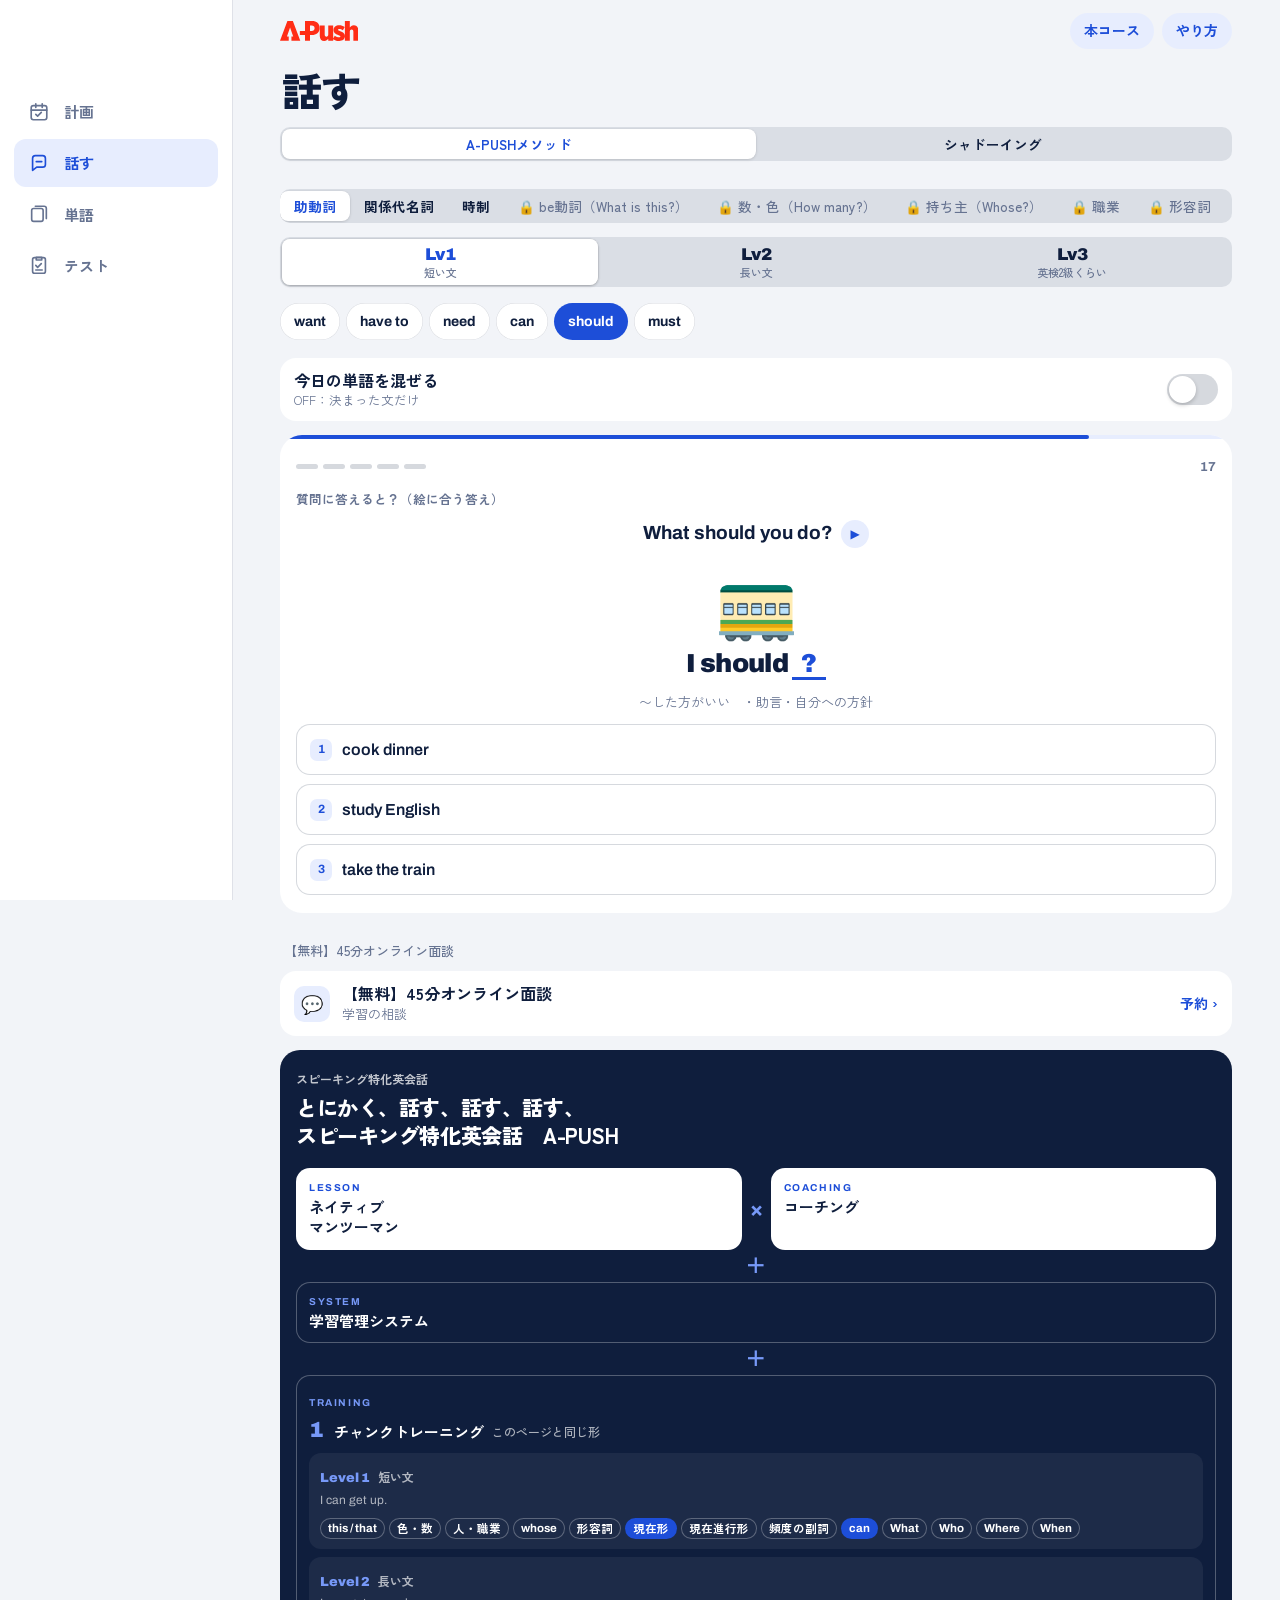
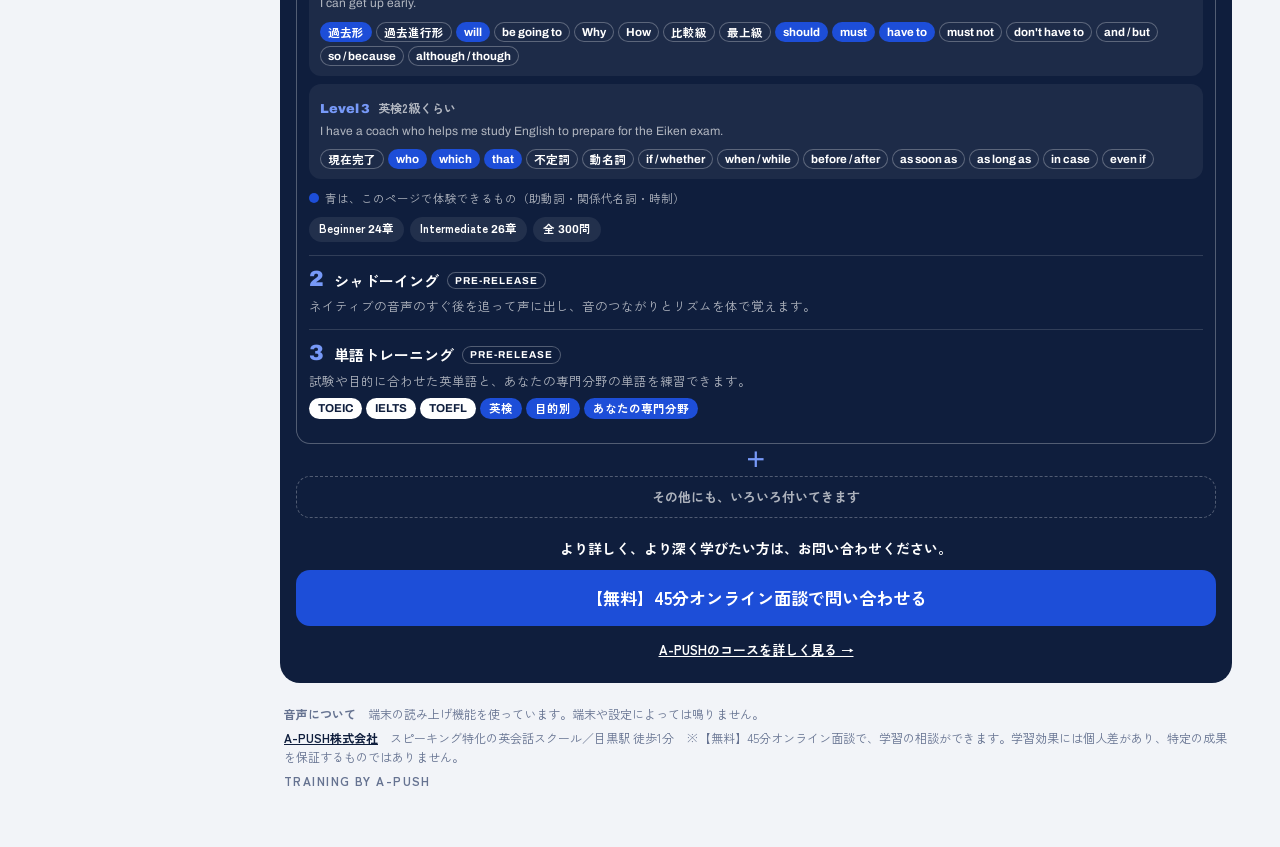
==== index.html @ 5a123e4f "ナビ：doboku・preraka を 計画・話す（＋シャドーイング）・単語・テスト に／study・training の4つ目を「テスト」に" ====
<!doctype html>
<html lang="ja">
<head>
<meta charset="utf-8">
<script>window.SITE={"id":"free","domain":"training.apush.jp","tourKey":"training","login":false,"words":{"title":"A-PUSH 単語（お試し版）","dir":"","index":false,"check":false,"default":"toeic700","syncUrl":"https://script.google.com/macros/s/AKfycbxFb0g6A2tabxluPos92mMQLU2pREAvqrwoZeflHXoOHPPf9rh5KufWlVkCX2rHs-pCvw/exec","courses":[{"g":"TOEIC","id":"toeic700","t":"TOEIC 700"},{"g":"ビジネス","id":"business","t":"ビジネス英単語（基本200）"},{"g":"IELTS","id":"ielts55","t":"IELTS 5.5"},{"g":"TOEFL","id":"toefl60","t":"TOEFL iBT 60"},{"g":"英検®","id":"eiken_pre2","t":"英検®準2級"},{"g":"ネイティブ","id":"native","t":"ネイティブのフレーズ（50）"},{"g":"スラング","id":"slang","t":"英語のスラング（50）"}],"locked":[{"g":"基本","id":"gen2","t":"中学2年レベル"},{"g":"基本","id":"gen3","t":"中学3年レベル"},{"g":"基本","id":"gen4","t":"高校基礎レベル"},{"g":"TOEIC","id":"toeic800","t":"800点"},{"g":"TOEIC","id":"toeic900","t":"900点"},{"g":"TOEIC","id":"toeic950","t":"950点"},{"g":"IELTS","id":"ielts60","t":"6.0"},{"g":"IELTS","id":"ielts65","t":"6.5"},{"g":"IELTS","id":"ielts70","t":"7.0"},{"g":"IELTS","id":"ielts75","t":"7.5"},{"g":"IELTS","id":"ielts80","t":"8.0"},{"g":"IELTS","id":"ielts85","t":"8.5"},{"g":"TOEFL","id":"toefl70","t":"70点"},{"g":"TOEFL","id":"toefl80","t":"80点"},{"g":"TOEFL","id":"toefl90","t":"90点"},{"g":"TOEFL","id":"toefl100","t":"100点"},{"g":"TOEFL","id":"toefl110","t":"110点"},{"g":"ビジネス","id":"biz1","t":"レベル1"},{"g":"ビジネス","id":"biz2","t":"レベル2"},{"g":"ビジネス","id":"biz3","t":"レベル3"},{"g":"ビジネス","id":"biz4","t":"レベル4"},{"g":"ビジネス","id":"biz5","t":"マーケティング・営業"},{"g":"ビジネス","id":"biz6","t":"IT・デジタル"},{"g":"ビジネス","id":"biz7","t":"製造・物流・品質"},{"g":"ビジネス","id":"biz8","t":"金融・会計・法務"},{"g":"ビジネス","id":"biz9","t":"人事・組織・働き方"},{"g":"ビジネス","id":"biz10","t":"インド・海外ビジネス"},{"g":"英検®","id":"eiken2","t":"2級"},{"g":"英検®","id":"eikenp1","t":"準1級"},{"g":"英検®","id":"eiken1","t":"1級"}]},"links":{"lp":"https://lp.apush.jp/","course":"/course/","line":true},"tours":{"/":[["#tabs","まず、練習する文法を選びます（助動詞・関係代名詞・時制）。"],["#lvsel","レベルです。Lv1から始めましょう。"],["#chips","この中から型を1つ選びます。"],["#qq","英語の質問です。▶でもう一度聞けます。"],["#choices","絵に合う答えを選んだら、声に出して3回。ここが本番です。"],["#btn-how","やり方はいつでもここから見られます。"],[".tabbar","下のタブで「計画・話す・単語・テスト」を行き来します。シャドーイングは「話す」の中です。"]],"/words/":[["#w-decks","単語帳を選びます。"],["#tasks","テスト → トレーニングの順に「スタート」を押します。"],["#w-mode","カードと一覧を切り替えられます。"],["#btn-howto","やり方はここから。"]],"/shadowing/":[["#sh-list","動画を選びます。レベル1から順に。"],["#howto","やり方はここから。"]],"/plan/":[["#ring","今日のゴールの達成の様子です。"],["#cal","練習した日に色がつきます。"],["#g-words","1日の目標をここで決めます。"],["#c-time","毎日の練習の時間を、自分のカレンダーに入れられます。"]]},"manifest":{"name":"A-PUSH 単語トレーニング","short":"A-PUSH単語","description":"TOEIC 700点を狙う単語を、絵と声で毎日。忘却曲線で、忘れかけた単語がまた出てきます。","start_url":"/words/?from=home","color":"#FFFFFF"},"exams":[{"id":"toeic","bank":true,"title":"TOEIC L&R","desc":"10分トレーニング・ショートタイムチャレンジ（25〜30分）・チャプター別トレーニング"},{"id":"ielts","bank":true,"title":"IELTS Academic","desc":"10分トレーニング・ショートタイムチャレンジ（25〜30分）・チャプター別トレーニング"},{"id":"toefl","bank":true,"title":"TOEFL iBT","desc":"10分トレーニング・ショートタイムチャレンジ（25〜30分）・チャプター別トレーニング"},{"id":"eiken1","bank":true,"title":"英検®1級","desc":"10分トレーニング・ショートタイムチャレンジ（25〜30分）・チャプター別トレーニング","group":"eiken","groupTitle":"英検®"},{"id":"eikenp1","bank":true,"title":"英検®準1級","desc":"10分トレーニング・ショートタイムチャレンジ（25〜30分）・チャプター別トレーニング","group":"eiken","groupTitle":"英検®"},{"id":"eiken2","bank":true,"title":"英検®2級","desc":"10分トレーニング・ショートタイムチャレンジ（25〜30分）・チャプター別トレーニング","group":"eiken","groupTitle":"英検®"},{"id":"eikenp2plus","bank":true,"title":"英検®準2級プラス","desc":"10分トレーニング・ショートタイムチャレンジ（25〜30分）・チャプター別トレーニング","group":"eiken","groupTitle":"英検®"},{"id":"eikenp2","bank":true,"title":"英検®準2級","desc":"10分トレーニング・ショートタイムチャレンジ（25〜30分）・チャプター別トレーニング","group":"eiken","groupTitle":"英検®"},{"id":"eiken3","bank":true,"title":"英検®3級","desc":"10分トレーニング・ショートタイムチャレンジ（25〜30分）・チャプター別トレーニング","group":"eiken","groupTitle":"英検®"},{"id":"eiken4","bank":true,"title":"英検®4級","desc":"10分トレーニング・ショートタイムチャレンジ（25〜30分）・チャプター別トレーニング","group":"eiken","groupTitle":"英検®"}],"daily":true,"free":true};</script>
<meta name="viewport" content="width=device-width, initial-scale=1, viewport-fit=cover">
<meta name="description" content="絵を見て英語を選び、声に出して3回。A-PUSHのスピーキング反復トレーニング。">
<meta name="theme-color" content="#F2F4F8">
<meta name="color-scheme" content="light">
<link rel="canonical" href="https://training.apush.jp/">

<!-- LINEやSNSでリンクを貼ったときのプレビュー -->
<meta property="og:type" content="website">
<meta property="og:url" content="https://training.apush.jp/">
<meta property="og:title" content="動詞チャンクトレーニング｜A-PUSH">
<meta property="og:description" content="絵を見て英語を選び、声に出して3回。1回2分のスピーキング練習。">
<meta property="og:image" content="https://training.apush.jp/ogp.png">
<meta property="og:site_name" content="A-PUSH">
<meta name="twitter:card" content="summary_large_image">

<link rel="icon" href="/favicon.png">
<link rel="apple-touch-icon" href="/apple-touch-icon.png">
<link rel="manifest" href="/chunk.webmanifest">
<meta name="apple-mobile-web-app-capable" content="yes">
<meta name="apple-mobile-web-app-title" content="A-PUSH">

<title>動詞チャンクトレーニング</title>
<link rel="preconnect" href="https://fonts.googleapis.com">
<link rel="preconnect" href="https://fonts.gstatic.com" crossorigin>
<link rel="stylesheet" href="https://fonts.googleapis.com/css2?family=Archivo:wght@500;700;900&family=Zen+Kaku+Gothic+New:wght@400;500;700;900&display=swap">
<link rel="stylesheet" href="/ui.css">
<style>
/* 話す（training）：見た目は /ui.css（doboku と同じ）。ここは doboku に無い分だけ */
img{max-width:100%}
.sr{position:absolute;width:1px;height:1px;overflow:hidden;clip:rect(0 0 0 0)}
.en{font-family:var(--en)}
.stem{font-family:var(--en);font-size:clamp(21px,5.4vw,26px);font-weight:900;letter-spacing:-.025em;line-height:1.2}
.qq{margin:0;text-align:center;font-family:var(--en);font-size:19px;font-weight:700;line-height:1.4;text-wrap:balance}
.qq button{width:28px;height:28px;border-radius:50%;background:var(--soft);color:var(--brand);font-size:12px;vertical-align:middle;margin-left:4px}
.chip.num small{font-size:11px;opacity:.7;margin-left:5px;font-weight:500}
.acts a{text-align:center;text-decoration:none}
.nudge{margin:0;padding-top:12px;border-top:.5px solid var(--line2);font-size:13px;color:var(--mute);line-height:1.6}
.nudge b{display:block;color:var(--ink);font-size:14px;font-weight:700;margin-bottom:2px}

/* ホーム画面に追加 */
.a2hs{display:grid;grid-template-columns:auto 1fr auto auto;align-items:center;gap:10px;background:var(--soft);border-radius:var(--r);padding:12px}
.a2hs img{border-radius:10px}
.a2hs b{display:block;font-size:13.5px;font-weight:700;line-height:1.4}
.a2hs span{display:block;font-size:12px;color:var(--mute);line-height:1.5;margin-top:2px}
.a2hs #a2hs-btn{background:var(--brand);color:var(--on);border-radius:99px;padding:8px 14px;font-size:13px;font-weight:700;white-space:nowrap}
.a2hs .x{font-size:20px;color:var(--mute);width:34px;height:34px}

/* やり方（スライド）：下から出る白いシート */
.how{border:0;padding:0 16px calc(16px + env(safe-area-inset-bottom,0px));margin:auto auto 0;width:100%;max-width:760px;max-height:calc(100dvh - env(safe-area-inset-top,0px) - 24px);overflow:auto;
  background:var(--card);color:var(--ink);border-radius:24px 24px 0 0;box-shadow:0 -8px 40px rgba(0,0,0,.18)}
.how::backdrop{background:var(--scrim)}
.how .sh-top{cursor:default;touch-action:auto}
.slides{display:flex;overflow-x:auto;scroll-snap-type:x mandatory;scrollbar-width:none;border-radius:14px;overscroll-behavior-x:contain;border:1px solid var(--line)}
.slides::-webkit-scrollbar{display:none}
.slides img{flex:0 0 100%;width:100%;height:auto;aspect-ratio:16/9;scroll-snap-align:center;display:block;background:#F4F7FB}
.slidebar{display:flex;align-items:center;justify-content:center;gap:12px;padding:12px 0 2px}
.slidebar button{width:44px;height:44px;border-radius:50%;background:var(--soft);color:var(--brand);font-size:22px;font-weight:700}
.slidebar button:disabled{opacity:.3;cursor:default}
.slidebar .n{font-family:var(--en);font-size:14px;font-weight:700;font-variant-numeric:tabular-nums;min-width:60px;text-align:center;color:var(--mute)}

/* 面談 */
.group a.row{text-decoration:none;color:var(--ink)}
.row .chev.go{color:var(--brand)}

/* A-PUSH のコース案内（doboku の .apush と同じ濃紺の箱） */
.more{background:var(--dark);color:#fff;border-radius:20px;padding:20px 16px 22px;--m:rgba(255,255,255,.66);--l:rgba(255,255,255,.14);--l2:rgba(255,255,255,.28);--acc:var(--mid)}
.more .k{margin:0 0 4px;font-size:12px;color:rgba(255,255,255,.75);font-weight:600}
.more h2{font-family:var(--fd);font-size:21px;font-weight:900;letter-spacing:-.02em;line-height:1.35;margin:0;text-wrap:balance}
.formula{margin-top:18px;display:grid}
.op{font-family:var(--en);font-size:20px;font-weight:900;color:var(--acc);text-align:center;line-height:1;padding:6px 0}
.duo{display:grid;grid-template-columns:1fr auto 1fr;align-items:stretch}
.duo .op{display:grid;place-items:center;padding:0 8px}
.blk{background:var(--card);color:var(--ink);border-radius:14px;padding:12px 13px}
.blk i{display:block;font-style:normal;font-family:var(--en);font-size:10px;font-weight:700;letter-spacing:.16em;color:var(--brand)}
.blk b{display:block;font-size:15px;font-weight:700;line-height:1.35;margin-top:2px}
.blk.dark{background:transparent;color:#fff;box-shadow:0 0 0 1px var(--l2) inset}
.blk.dark i{color:var(--acc)}
.train{box-shadow:0 0 0 1px var(--l2) inset;border-radius:14px;padding:12px 13px}
.train>i{font-style:normal;font-family:var(--en);font-size:10px;font-weight:700;letter-spacing:.16em;color:var(--acc)}
.tr{padding:13px 0;border-top:1px solid var(--l)}
.tr::after{content:"";display:block;clear:both}
.tr:first-of-type{border-top:0;padding-top:8px}
.tr .no{float:left;font-family:var(--en);font-size:22px;font-weight:900;color:var(--acc);line-height:1;margin:-1px 10px 0 0}
.tr h3{margin:0;font-size:15px;font-weight:700;display:flex;flex-wrap:wrap;align-items:center;gap:6px 8px}
.tr h3 small{font-size:12px;font-weight:500;color:var(--m)}
.tr p{margin:4px 0 0;font-size:12.5px;color:var(--m);line-height:1.6}
.pre{font-family:var(--en);font-size:10px;font-weight:700;letter-spacing:.1em;color:#fff;box-shadow:0 0 0 1px var(--l2) inset;border-radius:99px;padding:1px 8px}
.lvls{display:grid;gap:8px;margin-top:10px}
.lvl{border-radius:12px;background:rgba(255,255,255,.06);padding:10px 11px}
.lvh{margin:0;display:flex;flex-wrap:wrap;align-items:baseline;gap:2px 8px}
.lvh b{font-family:var(--en);font-size:13px;font-weight:900;color:var(--acc)}
.lvh span{font-size:12px;font-weight:700}
.lvh em{flex-basis:100%;font-style:normal;font-family:var(--en);font-size:12px;color:var(--m)}
.cs{display:flex;flex-wrap:wrap;gap:4px;margin-top:8px}
.cs span{font-family:var(--en);font-size:11.5px;font-weight:700;box-shadow:0 0 0 1px var(--l2) inset;border-radius:99px;padding:2px 8px;line-height:1.4}
.cs span.j{font-family:var(--f)}
.cs span.g{background:var(--brand);box-shadow:none;color:#fff}
.more .legend{font-size:11.5px;color:var(--m);margin:10px 0 0;padding:0;display:flex;align-items:center;gap:6px}
.more .legend::before{content:"";width:10px;height:10px;border-radius:50%;background:var(--brand)}
.count{display:flex;gap:6px;flex-wrap:wrap;margin-top:10px}
.count span{font-size:11.5px;font-weight:700;background:rgba(255,255,255,.08);border-radius:99px;padding:3px 10px}
.count span b{font-family:var(--en);color:#fff}
.tags{display:flex;flex-wrap:wrap;gap:4px;margin-top:7px}
.tags span{font-family:var(--en);font-size:11.5px;font-weight:700;background:var(--card);color:var(--ink);border-radius:99px;padding:2px 9px}
.tags span.g{background:var(--brand);color:#fff;font-family:var(--f)}
.etc{text-align:center;font-size:13px;font-weight:700;color:var(--m);border:1px dashed var(--l2);border-radius:14px;padding:10px}
.more .cta{margin:20px 0 10px;font-size:14px;font-weight:700;text-align:center}
.more .ghost{background:rgba(255,255,255,.1);color:#fff}
.more .lp{display:block;text-align:center;margin-top:14px;font-size:13px;font-weight:700;color:#fff}
.foot a{color:var(--ink);font-weight:700}
</style>
<script src="/lock.js"></script>
</head>
<body data-tab="sp">
<svg width="0" height="0" style="position:absolute" aria-hidden="true"><symbol id="aplogo" viewBox="0 0 228.41 58.35"><polygon points="21.57 0 0 57.45 16.22 57.45 25.48 57.45 25.48 45.57 20.25 45.57 29.37 18.69 38.55 45.57 33.35 45.57 33.35 57.45 42.61 57.45 59.18 57.45 37.53 0 21.57 0"/><path d="M93.35.33h-20.4v28.56h-15v12.25h15v16.31h14.61v-16.31h5.63c12.49-.16,22.44-6.95,22.44-20.66v-.33C115.62,7.34,106.81.33,93.35.33ZM100.94,21.05c0,4.81-3.1,7.83-8.24,7.83h-5.14v-16h5.06c5.3,0,8.32,2.69,8.32,7.92v.25Z"/><path d="M215.36,12.4c-5.63,0-9.22,3.18-11.67,6.69V.33h-14.36v43.41c0-7.51-5.39-10.77-13.38-13.79-4.32-1.79-6.53-2.69-6.53-4.32v-.16c0-1.22,1.06-2.28,3.35-2.28,3.18,0,7.34,1.55,10.85,3.75l5.22-9.71c-4.9-3.18-10.69-4.73-16.16-4.73-9.63,0-16.4,5.3-16.4,14.2v.16c0,8,5.71,11.1,13.47,13.95,4.41,1.71,6.45,2.53,6.45,4.24v.16c0,1.39-1.14,2.45-3.59,2.45-3.92,0-8.49-1.79-12.81-4.81l-4.66,8.26V13.3h-14.36v26.03c0,4.08-2.2,6.28-5.3,6.28s-5.06-2.2-5.06-6.28V13.3h-14.36v30.44c0,8.98,4.81,14.61,13.06,14.61,5.63,0,9.22-3.18,11.67-6.69v5.79h14.36v-4.55c5.54,3.86,11.77,5.44,17.56,5.44,9.96,0,16.65-5.22,16.65-14.44v13.55h14.36v-26.03c0-4.08,2.2-6.28,5.3-6.28s5.06,2.2,5.06,6.28v26.03h14.36v-30.44c0-8.98-4.81-14.61-13.06-14.61Z"/></symbol></svg>

<main class="screen">
  <div class="nav"><span class="navl"><svg class="aplogo" viewBox="0 0 228.41 58.35" fill="currentColor" role="img" aria-label="A-PUSH"><use href="#aplogo"/></svg><span class="mini">話す</span></span><button class="pill" id="btn-how" aria-haspopup="dialog">やり方</button></div>
  <h1 class="large">話す</h1>

  <div class="seg scroll" id="tabs" role="group" aria-label="種目">
    <button id="t-modal" aria-pressed="true">助動詞</button>
    <button id="t-relative" aria-pressed="false">関係代名詞</button>
    <button id="t-tense" aria-pressed="false">時制</button>
    <span id="t-locked" style="display:contents"></span>
  </div>
  <div class="seg lv" id="lvsel" role="group" aria-label="レベル">
    <button data-lv="1" aria-pressed="true"><b>Lv1</b><small>短い文</small></button>
    <button data-lv="2" aria-pressed="false"><b>Lv2</b><small>長い文</small></button>
    <button data-lv="3" aria-pressed="false"><b>Lv3</b><small>英検2級くらい</small></button>
  </div>

  <div class="chips" id="chips" role="group" aria-label="型を選ぶ"></div>
  <div class="toggle-row">
    <div><b>今日の単語を混ぜる</b><span id="mix-note">OFF：決まった文だけ</span></div>
    <button class="switch" id="mix" role="switch" aria-checked="false" aria-label="今日の単語を混ぜる"><i></i></button>
  </div>
  <div class="inst" id="rev-card" hidden>
    <span class="inst-ic" aria-hidden="true">🔁</span>
    <p><b>今日の復習：添削した文 <span id="rev-n" class="en"></span>文</b></p>
    <button class="primary" id="rev-go">復習する</button>
  </div>

  <div class="card">
    <div class="bar"><i id="tbar"></i></div>
    <div class="cin">

      <div id="v-quiz" class="cin" style="padding:0">
        <div class="meta">
          <span class="pips" id="pips"></span>
          <span id="qleft">20</span>
        </div>
        <p class="ask" id="ask">質問に答えると？</p>
        <p class="qq" id="qq"></p>
        <div class="pic" id="pic" role="img"></div>
        <p class="stem" id="stem"></p>
        <p class="say" id="stemja"></p>
        <div class="choices" id="choices"></div>
      </div>

      <div id="v-repeat" class="cin" style="padding:0" hidden>
        <p class="verdict" id="verdict"></p>
        <div class="pic" id="rpic" aria-hidden="true"></div>
        <p class="say en" id="rq"></p>
        <p class="answer" id="answer"></p>
        <p class="say" id="answerja"></p>
        <p class="say" id="rsay">声に出して3回。タップすると音が鳴ります。</p>
        <div class="dots" id="dots">
          <button class="dot" data-d="0" aria-label="1回目">1</button>
          <button class="dot" data-d="1" aria-label="2回目">2</button>
          <button class="dot" data-d="2" aria-label="3回目">3</button>
        </div>
        <div class="acts"><button class="primary" id="btn-next" disabled>次の絵へ</button></div>
      </div>

<!-- アドリブ（🎤で言う → AI添削 → 3回）と、添削した文の復習の画面。無料版・本コース共通（build が「部品の差し込み」の印の所に入れる）。動きは /adlib.js -->
      <div id="v-adlib" class="cin" style="padding:0" hidden>
        <div class="meta"><span class="wcat" id="a-tag">アドリブ</span><span id="a-n"></span></div>
        <p class="stem" id="a-frame"></p>
        <p class="say" id="a-fja"></p>
        <div class="pic" id="a-pic" aria-hidden="true"></div>
        <div class="adw"><p class="wen" id="a-en"></p><button class="tsay" id="a-say" aria-label="単語を聞く">🔊</button></div>
        <p class="say" id="a-ja"></p>
        <p class="say">この単語を使って、この型で自分の文を作り、声に出して言ってみよう。🎤を押して話し、言えたらもう一度押すと次へ進みます</p>
        <button class="mic" id="a-mic">🎤 話す</button>
        <p class="say" id="a-live" aria-live="polite"></p>
        <div id="a-type" hidden>
          <p class="say" id="a-nomic" hidden>声が使えない時は、打って入力してください</p>
          <input id="a-in" lang="en" autocomplete="off" autocapitalize="off" spellcheck="false" enterkeyhint="send" aria-label="あなたの英文" placeholder="ここに英文（直せます）">
          <div class="acts"><button class="ghost" id="a-again">もう一度話す</button><button class="primary" id="a-next">送って次へ</button></div>
        </div>
        <p class="say priv">添削のため、声（または英文）を送ります。声は文字にするためだけに使い、保存しません。名前は送りません（ログインの印は元に戻せない形にして、今月の利用分を数えるだけに使います）</p>
      </div>

      <div id="v-fix" class="cin" style="padding:0" hidden>
        <div class="meta"><span class="wcat" id="f-tag">添削</span><span id="f-n"></span></div>
        <p class="say" id="f-you-h">① あなたの文</p>
        <p class="you" id="f-you"></p>
        <p class="say" id="f-fix-h">② 添削</p>
        <p class="say" id="f-wait" role="status">添削しています…</p>
        <div id="f-err" hidden>
          <p id="f-msg" role="alert"></p>
          <div class="acts"><button class="ghost" id="f-skip">とばす</button><button class="ghost" id="f-retry">同じ文で送り直す</button><button class="primary" id="f-redo">言い直す</button></div>
        </div>
        <div id="f-ok" hidden>
          <span class="okb" id="f-badge">そのままでOK</span>
          <div class="adw"><p class="answer" id="f-en"></p><button class="tsay" id="f-say" aria-label="聞く">▶</button></div>
          <p class="say" id="f-note"></p>
          <p class="say">声に出して3回。タップすると音が鳴ります。</p>
          <div class="dots" id="f-dots">
            <button class="dot" data-f="0" aria-label="1回目">1</button>
            <button class="dot" data-f="1" aria-label="2回目">2</button>
            <button class="dot" data-f="2" aria-label="3回目">3</button>
          </div>
        </div>
        <div class="acts"><button class="primary" id="f-next" disabled>次へ</button></div>
      </div>


      <div id="v-result" class="cin" style="padding:0" hidden>
        <p class="big"><span id="rscore">0</span><em id="rtotal"> / 5</em></p>
        <p class="rmsg" id="rmsg"></p>
        <div class="recap" id="recap"></div>
        <div class="nudge">
          <b>次は、人を相手に話してみませんか。</b>
          ここで作った文は、相手がいて初めて会話になります。学習の相談は、【無料】45分オンライン面談でできます。
        </div>
        <div class="acts">
          <button class="primary" id="btn-again">もう1回</button>
          <a class="ghost" href="https://line.me/R/oaMessage/@431enzow/?%E4%BA%88%E7%B4%84" target="_blank" rel="noopener">【無料】45分オンライン面談</a>
        </div>
      </div>

    </div>
  </div>

  <div class="a2hs" id="a2hs" hidden>
    <img src="/apple-touch-icon.png" alt="" width="44" height="44">
    <div>
      <b>ホーム画面に追加すると、毎日すぐ開けます</b>
      <span id="a2hs-how"></span>
    </div>
    <button id="a2hs-btn" hidden>追加する</button>
    <button class="x" id="a2hs-x" aria-label="閉じる">×</button>
  </div>

  <p class="label">【無料】45分オンライン面談</p>
  <div class="group">
    <a class="row" href="https://line.me/R/oaMessage/@431enzow/?%E4%BA%88%E7%B4%84" target="_blank" rel="noopener"><span class="ic" aria-hidden="true">💬</span><span><b>【無料】45分オンライン面談</b><small>学習の相談</small></span><span class="chev go">予約 ›</span></a>
  </div>

  <section class="more" aria-labelledby="more-h">
    <p class="k">スピーキング特化英会話</p>
    <h2 id="more-h">とにかく、話す、話す、話す、<br>スピーキング特化英会話　A-PUSH</h2>

    <div class="formula">
      <div class="duo">
        <div class="blk"><i>LESSON</i><b>ネイティブ<br>マンツーマン</b></div>
        <span class="op" aria-label="かける">×</span>
        <div class="blk"><i>COACHING</i><b>コーチング</b></div>
      </div>
      <span class="op" aria-label="たす">＋</span>
      <div class="blk dark"><i>SYSTEM</i><b>学習管理システム</b></div>
      <span class="op" aria-label="たす">＋</span>

      <div class="train">
        <i>TRAINING</i>

        <div class="tr">
          <span class="no">1</span>
          <div>
            <h3>チャンクトレーニング<small>このページと同じ形</small></h3>
            <div class="lvls">
              <div class="lvl">
                <p class="lvh"><b>Level 1</b><span>短い文</span><em>I can get up.</em></p>
                <div class="cs"><span>this / that</span><span class="j">色・数</span><span class="j">人・職業</span><span>whose</span><span class="j">形容詞</span><span class="j g">現在形</span><span class="j">現在進行形</span><span class="j">頻度の副詞</span><span class="g">can</span><span>What</span><span>Who</span><span>Where</span><span>When</span></div>
              </div>
              <div class="lvl">
                <p class="lvh"><b>Level 2</b><span>長い文</span><em>I can get up early.</em></p>
                <div class="cs"><span class="j g">過去形</span><span class="j">過去進行形</span><span class="g">will</span><span>be going to</span><span>Why</span><span>How</span><span class="j">比較級</span><span class="j">最上級</span><span class="g">should</span><span class="g">must</span><span class="g">have to</span><span>must not</span><span>don't have to</span><span>and / but</span><span>so / because</span><span>although / though</span></div>
              </div>
              <div class="lvl">
                <p class="lvh"><b>Level 3</b><span>英検2級くらい</span><em>I have a coach who helps me study English to prepare for the Eiken exam.</em></p>
                <div class="cs"><span class="j">現在完了</span><span class="g">who</span><span class="g">which</span><span class="g">that</span><span class="j">不定詞</span><span class="j">動名詞</span><span>if / whether</span><span>when / while</span><span>before / after</span><span>as soon as</span><span>as long as</span><span>in case</span><span>even if</span></div>
              </div>
            </div>
            <p class="legend">青は、このページで体験できるもの（助動詞・関係代名詞・時制）</p>
            <div class="count"><span>Beginner <b>24</b>章</span><span>Intermediate <b>26</b>章</span><span>全 <b>300</b>問</span></div>
          </div>
        </div>

        <div class="tr">
          <span class="no">2</span>
          <div>
            <h3>シャドーイング<span class="pre">PRE-RELEASE</span></h3>
            <p>ネイティブの音声のすぐ後を追って声に出し、音のつながりとリズムを体で覚えます。</p>
          </div>
        </div>

        <div class="tr">
          <span class="no">3</span>
          <div>
            <h3>単語トレーニング<span class="pre">PRE-RELEASE</span></h3>
            <p>試験や目的に合わせた英単語と、あなたの専門分野の単語を練習できます。</p>
            <div class="tags"><span>TOEIC</span><span>IELTS</span><span>TOEFL</span><span class="g">英検</span><span class="g">目的別</span><span class="g">あなたの専門分野</span></div>
          </div>
        </div>
      </div>

      <span class="op" aria-label="たす">＋</span>
      <div class="etc">その他にも、いろいろ付いてきます</div>
    </div>

    <p class="cta">より詳しく、より深く学びたい方は、お問い合わせください。</p>
    <div class="acts">
      <a class="primary" href="https://line.me/R/oaMessage/@431enzow/?%E4%BA%88%E7%B4%84" target="_blank" rel="noopener">【無料】45分オンライン面談で問い合わせる</a>
    </div>
    <a class="lp" href="https://lp.apush.jp/" target="_blank" rel="noopener">A-PUSHのコースを詳しく見る →</a>
  </section>

  <footer class="foot">
    <span><b>音声について</b>　端末の読み上げ機能を使っています。端末や設定によっては鳴りません。</span>
    <span><a href="https://lp.apush.jp/" target="_blank" rel="noopener">A-PUSH株式会社</a>　スピーキング特化の英会話スクール／目黒駅 徒歩1分　※【無料】45分オンライン面談で、学習の相談ができます。学習効果には個人差があり、特定の成果を保証するものではありません。</span>
    <span class="by">TRAINING BY A-PUSH</span>
  </footer>
</main>

<dialog class="how" id="how" aria-label="使い方（A-PUSH 英語の学び方）">
  <div class="sh-top"><div class="grab"></div><div class="sh-head"><span class="sh-title">やり方</span><button class="sh-x" id="how-x" aria-label="閉じる">×</button></div></div>
  <div class="slides" id="slides">
    <img src="/howto/01.webp" alt="英語は、慣れでできている。" width="1600" height="900">
    <img src="/howto/02.webp" alt="話せる英語は、声に出した回数で決まる。" width="1600" height="900" loading="lazy">
    <img src="/howto/03.webp" alt="感覚と知識を、合わせる。" width="1600" height="900" loading="lazy">
    <img src="/howto/04.webp" alt="使い方：毎日、3つを順番に回す。" width="1600" height="900" loading="lazy">
    <img src="/howto/05.webp" alt="やり方：シャドーイング。聞いて、重ねて言う。" width="1600" height="900" loading="lazy">
    <img src="/howto/06.webp" alt="分からなくても、真似て言い続ける。" width="1600" height="900" loading="lazy">
    <img src="/howto/07.webp" alt="やり方：スピーキング。絵を見て、選んで、声に出す。" width="1600" height="900" loading="lazy">
    <img src="/howto/08.webp" alt="単語の学習方法：選んで、声に出して、3回。" width="1600" height="900" loading="lazy">
    <img src="/howto/09.webp" alt="単語の復習：言えた単語は、決まった日に戻ってくる。" width="1600" height="900" loading="lazy">
    <img src="/howto/10.webp" alt="まず慣れ。その次に専門用語。" width="1600" height="900" loading="lazy">
    <img src="/howto/11.webp" alt="頭に余裕ができると、意味が入る。" width="1600" height="900" loading="lazy">
    <img src="/howto/12.webp" alt="考える前に、口から出す。" width="1600" height="900" loading="lazy">
    <img src="/howto/13.webp" alt="英語を、九九にする。" width="1600" height="900" loading="lazy">
    <img src="/howto/14.webp" alt="忘れかけた頃に、もう一度。" width="1600" height="900" loading="lazy">
    <img src="/howto/15.webp" alt="まとめ：単語＋圧倒的な反復。慣れで、英語力を作る。" width="1600" height="900" loading="lazy">
    <img src="/howto/16.webp" alt="【無料】45分オンライン面談、待ってます！申し込みは lp.apush.jp" width="1600" height="900" loading="lazy">
  </div>
  <div class="slidebar">
    <button id="sl-prev" aria-label="前のスライド">‹</button>
    <span class="n" id="sl-n">1 / 16</span>
    <button id="sl-next" aria-label="次のスライド">›</button>
  </div>
</dialog>
<p class="toast" id="toast" role="status" hidden></p>

<script src="/activity.js"></script>
<script src="/adlib.js"></script>  <!-- アドリブ→🎤→AI添削→3回→復習（無料版・本コース共通） -->
<script>
/* 動詞チャンク30：[絵, Lv1 原形, 日本語, 過去形, Lv2 原形, 日本語, 過去形, Lv3 原形, 日本語, 過去形]
   Lv1 短い文 ／ Lv2 長い文 ／ Lv3 英検2級くらいの単語と言い回し */
const V=[
["⏰","get up","起きる","got up","get up early","早く起きる","got up early","get up before sunrise","日の出前に起きる","got up before sunrise"],
["🛌","go to bed","寝る","went to bed","go to bed before midnight","夜12時前に寝る","went to bed before midnight","go to bed early to recover from jet lag","時差ボケを治すために早く寝る","went to bed early to recover from jet lag"],
["🚿","take a shower","シャワーを浴びる","took a shower","take a quick shower","さっとシャワーを浴びる","took a quick shower","take a shower to refresh myself after work","仕事のあとシャワーで気分をすっきりさせる","took a shower to refresh myself after work"],
["🪥","brush my teeth","歯をみがく","brushed my teeth","brush my teeth after lunch","昼ごはんのあと歯をみがく","brushed my teeth after lunch","brush my teeth thoroughly before the dental checkup","歯の検診の前に、念入りに歯をみがく","brushed my teeth thoroughly before the dental checkup"],
["🧼","wash my hands","手を洗う","washed my hands","wash my hands with soap","せっけんで手を洗う","washed my hands with soap","wash my hands carefully to avoid catching a cold","風邪をひかないように、しっかり手を洗う","washed my hands carefully to avoid catching a cold"],
["👕","get dressed","着替える","got dressed","get dressed for the party","パーティー用に着替える","got dressed for the party","get dressed appropriately for the job interview","面接にふさわしい服に着替える","got dressed appropriately for the job interview"],
["🍳","eat breakfast","朝ごはんを食べる","ate breakfast","eat breakfast with my family","家族と朝ごはんを食べる","ate breakfast with my family","eat a balanced breakfast to stay healthy","健康のために、バランスのいい朝ごはんを食べる","ate a balanced breakfast to stay healthy"],
["☕","drink coffee","コーヒーを飲む","drank coffee","drink a cup of coffee","コーヒーを1杯飲む","drank a cup of coffee","drink less coffee to reduce my caffeine intake","カフェインをとりすぎないよう、コーヒーを減らす","drank less coffee to reduce my caffeine intake"],
["👨‍🍳","cook dinner","夕飯を作る","cooked dinner","cook dinner for my family","家族に夕飯を作る","cooked dinner for my family","cook dinner with fresh local ingredients","地元の新鮮な食材で夕飯を作る","cooked dinner with fresh local ingredients"],
["🍽️","do the dishes","皿を洗う","did the dishes","do the dishes after dinner","夕飯のあと皿を洗う","did the dishes after dinner","do the dishes without being asked","言われる前に皿を洗う","did the dishes without being asked"],
["🧺","do the laundry","洗濯する","did the laundry","do the laundry before work","仕事の前に洗濯する","did the laundry before work","do the laundry and fold all the clothes","洗濯して、服を全部たたむ","did the laundry and folded all the clothes"],
["🧹","clean my room","部屋を掃除する","cleaned my room","clean my room and the kitchen","部屋とキッチンを掃除する","cleaned my room and the kitchen","clean my room and throw away unnecessary things","部屋を掃除して、いらない物を捨てる","cleaned my room and threw away unnecessary things"],
["🗑️","take out the trash","ゴミを出す","took out the trash","take out the trash in the morning","朝ゴミを出す","took out the trash in the morning","take out the trash and separate the recyclables","ゴミを出して、資源ごみを分別する","took out the trash and separated the recyclables"],
["🚪","leave home","家を出る","left home","leave home at seven","7時に家を出る","left home at seven","leave home early to avoid the rush hour","ラッシュアワーを避けるために早く家を出る","left home early to avoid the rush hour"],
["🚃","take the train","電車に乗る","took the train","take the train to work","電車で仕事に行く","took the train to work","take an earlier train to arrive on time","時間どおりに着くよう、早めの電車に乗る","took an earlier train to arrive on time"],
["🚗","drive a car","車を運転する","drove a car","drive my car to the station","駅まで車を運転する","drove my car to the station","drive carefully in heavy traffic","渋滞の中を慎重に運転する","drove carefully in heavy traffic"],
["💼","go to work","仕事に行く","went to work","go to work by bike","自転車で仕事に行く","went to work by bike","go to work early to prepare for the presentation","プレゼンの準備のために早く出社する","went to work early to prepare for the presentation"],
["📧","check my email","メールを確認する","checked my email","check my email on my phone","スマホでメールを確認する","checked my email on my phone","check my email and reply to my clients","メールを確認して、取引先に返信する","checked my email and replied to my clients"],
["📞","make a phone call","電話をかける","made a phone call","make a phone call to my mother","母に電話をかける","made a phone call to my mother","make a phone call to confirm the reservation","予約を確認するために電話をかける","made a phone call to confirm the reservation"],
["📝","write a report","レポートを書く","wrote a report","write a report for my boss","上司にレポートを書く","wrote a report for my boss","write a report on the results of the survey","調査の結果についてレポートを書く","wrote a report on the results of the survey"],
["🛒","go shopping","買い物に行く","went shopping","go shopping at the mall","ショッピングモールで買い物する","went shopping at the mall","go shopping for groceries on a tight budget","限られた予算で食料品を買いに行く","went shopping for groceries on a tight budget"],
["🎫","buy a ticket","チケットを買う","bought a ticket","buy a ticket for the concert","コンサートのチケットを買う","bought a ticket for the concert","buy a ticket in advance to get a discount","割引を受けるために前もってチケットを買う","bought a ticket in advance to get a discount"],
["💳","pay the bill","会計をする","paid the bill","pay the bill by card","カードで会計をする","paid the bill by card","pay the bill before the due date","期限の前に請求書を支払う","paid the bill before the due date"],
["🏋️","go to the gym","ジムに行く","went to the gym","go to the gym after work","仕事のあとジムに行く","went to the gym after work","go to the gym to build muscle and stay in shape","筋肉をつけて体型を保つためにジムに行く","went to the gym to build muscle and stay in shape"],
["🏃","run in the park","公園を走る","ran in the park","run in the park with my dog","犬と公園を走る","ran in the park with my dog","run in the park to prepare for the marathon","マラソンに備えて公園を走る","ran in the park to prepare for the marathon"],
["⚽","play soccer","サッカーをする","played soccer","play soccer with my friends","友達とサッカーをする","played soccer with my friends","play soccer in a local tournament","地元の大会でサッカーをする","played soccer in a local tournament"],
["🎬","watch a movie","映画を見る","watched a movie","watch a movie at home","家で映画を見る","watched a movie at home","watch a movie without Japanese subtitles","日本語字幕なしで映画を見る","watched a movie without Japanese subtitles"],
["📖","read a book","本を読む","read a book","read a book on the train","電車で本を読む","read a book on the train","read a book about economics","経済についての本を読む","read a book about economics"],
["🎧","listen to music","音楽を聴く","listened to music","listen to music on the way to work","通勤中に音楽を聴く","listened to music on the way to work","listen to an English podcast to improve my listening skills","リスニング力を上げるために英語のポッドキャストを聞く","listened to an English podcast to improve my listening skills"],
["📚","study English","英語を勉強する","studied English","study English for an hour","英語を1時間勉強する","studied English for an hour","study English to prepare for the Eiken exam","英検に備えて英語を勉強する","studied English to prepare for the Eiken exam"]
];
let LV=1;
const ph=vi=>{const v=V[vi],o=1+(LV-1)*3;return {b:v[o],j:v[o+1],p:v[o+2]};};


const MODALS=[
["I want to","〜したい","自分の希望を言うとき","What do you want to do?"],
["I have to","〜しなければいけない","状況としてやる必要があるとき","What do you have to do?"],
["I need to","〜する必要がある","必要性を伝えるとき","What do you need to do?"],
["I can","〜できる","できることを伝えるとき","What can you do?"],
["I should","〜した方がいい","助言・自分への方針","What should you do?"],
["I must","〜しなければならない","強い義務・決意","What must you do?"]
];
const RELATIVES=[
["I have a coach who helps me","〜するのを手伝ってくれるコーチがいます","who：人を説明する","What kind of coach do you have?"],
["I use an app which helps me","〜するのを助けてくれるアプリを使っています","which：物を説明する","What app do you use?"],
["I need a plan that helps me","〜するための計画が必要です","that：人にも物にも使える","What do you need?"]
];
const TENSES=[
["past","過去","昨日のこと"],
["habit","現在","いつもの習慣"],
["future","未来","明日の予定"],
["mix","ミックス","3つをランダムに"]
];
const TENSE_KEYS=["past","habit","future"];
/* 時を表す言葉のバリエーション（2026-10-18）：[英語, 質問, 日本語] */
const TW={
  past:[["yesterday","What did you do yesterday?","昨日 〜した"],["last night","What did you do last night?","昨夜 〜した"],["this morning","What did you do this morning?","今朝 〜した"]],
  habit:[["every day","What do you do every day?","毎日 〜する"],["on weekends","What do you do on weekends?","週末に 〜する"]],
  future:[["tomorrow","What will you do tomorrow?","明日 〜する"],["this weekend","What will you do this weekend?","今週末 〜する"],["after work","What will you do after work?","仕事のあと 〜する"]]
};
function tenseSentence(vi,key,w){
  const x=ph(vi),t=TW[key][w||0][0];
  if(key==="past")   return "I "+x.p+" "+t+".";
  if(key==="habit")  return "I "+x.b+" "+t+".";
  return "I will "+x.b+" "+t+".";
}
/* 質問に答える（2026-10-18）：どの問題も、聞こえる質問に答える形 */
const questionOf=q=>MODE==="tense"?TW[q.t][q.w][1]:SET()[SEL][3];

/* 1文ずつ確かめて不自然だった文（2026-10-18）。この文になる組み合わせは、問題にも選択肢にも出さない */
const BAD=new Set(["I ate a balanced breakfast to stay healthy last night.", "I ate a balanced breakfast to stay healthy yesterday.", "I ate breakfast last night.", "I ate breakfast with my family last night.", "I brush my teeth after lunch on weekends.", "I brush my teeth on weekends.", "I brush my teeth thoroughly before the dental checkup every day.", "I brush my teeth thoroughly before the dental checkup on weekends.", "I brushed my teeth after lunch last night.", "I brushed my teeth after lunch this morning.", "I brushed my teeth after lunch yesterday.", "I brushed my teeth last night.", "I brushed my teeth this morning.", "I brushed my teeth thoroughly before the dental checkup last night.", "I brushed my teeth yesterday.", "I buy a ticket every day.", "I buy a ticket for the concert every day.", "I buy a ticket for the concert on weekends.", "I buy a ticket in advance to get a discount every day.", "I buy a ticket in advance to get a discount on weekends.", "I buy a ticket on weekends.", "I can brush my teeth after lunch.", "I can brush my teeth thoroughly before the dental checkup.", "I can brush my teeth.", "I can buy a ticket for the concert.", "I can buy a ticket.", "I can check my email and reply to my clients.", "I can check my email on my phone.", "I can check my email.", "I can clean my room and the kitchen.", "I can clean my room and throw away unnecessary things.", "I can clean my room.", "I can do the dishes after dinner.", "I can do the dishes without being asked.", "I can do the dishes.", "I can do the laundry and fold all the clothes.", "I can do the laundry before work.", "I can do the laundry.", "I can drink a cup of coffee.", "I can drink coffee.", "I can drink less coffee to reduce my caffeine intake.", "I can drive my car to the station.", "I can eat a balanced breakfast to stay healthy.", "I can eat breakfast with my family.", "I can eat breakfast.", "I can get dressed appropriately for the job interview.", "I can get dressed for the party.", "I can get dressed.", "I can get up before sunrise.", "I can get up early.", "I can get up.", "I can go shopping at the mall.", "I can go shopping.", "I can go to bed before midnight.", "I can go to bed early to recover from jet lag.", "I can go to bed.", "I can go to the gym after work.", "I can go to the gym.", "I can go to work by bike.", "I can go to work early to prepare for the presentation.", "I can go to work.", "I can leave home at seven.", "I can leave home early to avoid the rush hour.", "I can leave home.", "I can listen to music on the way to work.", "I can listen to music.", "I can make a phone call to confirm the reservation.", "I can make a phone call to my mother.", "I can make a phone call.", "I can pay the bill by card.", "I can pay the bill.", "I can play soccer with my friends.", "I can read a book on the train.", "I can read a book.", "I can run in the park with my dog.", "I can run in the park.", "I can study English for an hour.", "I can study English.", "I can take a quick shower.", "I can take a shower to refresh myself after work.", "I can take a shower.", "I can take an earlier train to arrive on time.", "I can take out the trash and separate the recyclables.", "I can take out the trash in the morning.", "I can take out the trash.", "I can take the train to work.", "I can take the train.", "I can wash my hands carefully to avoid catching a cold.", "I can wash my hands with soap.", "I can wash my hands.", "I can watch a movie at home.", "I can watch a movie.", "I can write a report for my boss.", "I can write a report.", "I clean my room and the kitchen every day.", "I cooked dinner for my family this morning.", "I cooked dinner this morning.", "I cooked dinner with fresh local ingredients this morning.", "I did the dishes after dinner this morning.", "I did the laundry before work last night.", "I do the dishes without being asked on weekends.", "I do the laundry before work on weekends.", "I drank a cup of coffee last night.", "I drank coffee last night.", "I drank less coffee to reduce my caffeine intake last night.", "I drank less coffee to reduce my caffeine intake this morning.", "I drank less coffee to reduce my caffeine intake yesterday.", "I drink a cup of coffee on weekends.", "I drink coffee on weekends.", "I drink less coffee to reduce my caffeine intake every day.", "I drink less coffee to reduce my caffeine intake on weekends.", "I drive a car every day.", "I drive a car on weekends.", "I drive carefully in heavy traffic on weekends.", "I drove a car last night.", "I drove a car this morning.", "I drove a car yesterday.", "I eat a balanced breakfast to stay healthy on weekends.", "I eat breakfast on weekends.", "I get dressed appropriately for the job interview every day.", "I get dressed appropriately for the job interview on weekends.", "I get dressed every day.", "I get dressed for the party on weekends.", "I get dressed on weekends.", "I get up every day.", "I get up on weekends.", "I go shopping at the mall every day.", "I go shopping for groceries on a tight budget every day.", "I go to bed early to recover from jet lag every day.", "I go to bed early to recover from jet lag on weekends.", "I go to bed every day.", "I go to bed on weekends.", "I go to the gym after work on weekends.", "I go to work by bike on weekends.", "I go to work early to prepare for the presentation every day.", "I go to work early to prepare for the presentation on weekends.", "I got dressed appropriately for the job interview last night.", "I got dressed for the party this morning.", "I got dressed last night.", "I got dressed this morning.", "I got dressed yesterday.", "I got up before sunrise last night.", "I got up early last night.", "I got up last night.", "I got up this morning.", "I got up yesterday.", "I have a coach who helps me brush my teeth after lunch.", "I have a coach who helps me brush my teeth thoroughly before the dental checkup.", "I have a coach who helps me brush my teeth.", "I have a coach who helps me buy a ticket for the concert.", "I have a coach who helps me buy a ticket in advance to get a discount.", "I have a coach who helps me buy a ticket.", "I have a coach who helps me check my email and reply to my clients.", "I have a coach who helps me check my email on my phone.", "I have a coach who helps me check my email.", "I have a coach who helps me clean my room and the kitchen.", "I have a coach who helps me clean my room and throw away unnecessary things.", "I have a coach who helps me clean my room.", "I have a coach who helps me cook dinner for my family.", "I have a coach who helps me cook dinner with fresh local ingredients.", "I have a coach who helps me cook dinner.", "I have a coach who helps me do the dishes after dinner.", "I have a coach who helps me do the dishes without being asked.", "I have a coach who helps me do the dishes.", "I have a coach who helps me do the laundry and fold all the clothes.", "I have a coach who helps me do the laundry before work.", "I have a coach who helps me do the laundry.", "I have a coach who helps me drink a cup of coffee.", "I have a coach who helps me drink coffee.", "I have a coach who helps me drive a car.", "I have a coach who helps me drive carefully in heavy traffic.", "I have a coach who helps me drive my car to the station.", "I have a coach who helps me eat breakfast with my family.", "I have a coach who helps me eat breakfast.", "I have a coach who helps me get dressed appropriately for the job interview.", "I have a coach who helps me get dressed for the party.", "I have a coach who helps me get dressed.", "I have a coach who helps me get up before sunrise.", "I have a coach who helps me get up early.", "I have a coach who helps me get up.", "I have a coach who helps me go shopping at the mall.", "I have a coach who helps me go shopping for groceries on a tight budget.", "I have a coach who helps me go shopping.", "I have a coach who helps me go to bed before midnight.", "I have a coach who helps me go to bed early to recover from jet lag.", "I have a coach who helps me go to bed.", "I have a coach who helps me go to work by bike.", "I have a coach who helps me go to work early to prepare for the presentation.", "I have a coach who helps me go to work.", "I have a coach who helps me leave home at seven.", "I have a coach who helps me leave home early to avoid the rush hour.", "I have a coach who helps me leave home.", "I have a coach who helps me listen to an English podcast to improve my listening skills.", "I have a coach who helps me listen to music on the way to work.", "I have a coach who helps me listen to music.", "I have a coach who helps me make a phone call to confirm the reservation.", "I have a coach who helps me make a phone call to my mother.", "I have a coach who helps me make a phone call.", "I have a coach who helps me pay the bill before the due date.", "I have a coach who helps me pay the bill by card.", "I have a coach who helps me pay the bill.", "I have a coach who helps me play soccer in a local tournament.", "I have a coach who helps me play soccer with my friends.", "I have a coach who helps me read a book about economics.", "I have a coach who helps me read a book on the train.", "I have a coach who helps me read a book.", "I have a coach who helps me run in the park to prepare for the marathon.", "I have a coach who helps me run in the park with my dog.", "I have a coach who helps me take a quick shower.", "I have a coach who helps me take a shower to refresh myself after work.", "I have a coach who helps me take a shower.", "I have a coach who helps me take an earlier train to arrive on time.", "I have a coach who helps me take out the trash and separate the recyclables.", "I have a coach who helps me take out the trash in the morning.", "I have a coach who helps me take out the trash.", "I have a coach who helps me take the train to work.", "I have a coach who helps me take the train.", "I have a coach who helps me wash my hands carefully to avoid catching a cold.", "I have a coach who helps me wash my hands with soap.", "I have a coach who helps me wash my hands.", "I have a coach who helps me watch a movie at home.", "I have a coach who helps me watch a movie without Japanese subtitles.", "I have a coach who helps me watch a movie.", "I have a coach who helps me write a report for my boss.", "I have a coach who helps me write a report on the results of the survey.", "I have a coach who helps me write a report.", "I have to do the dishes without being asked.", "I have to drink a cup of coffee.", "I have to drink coffee.", "I have to drive a car.", "I have to go shopping at the mall.", "I have to leave home.", "I have to listen to music on the way to work.", "I have to listen to music.", "I have to make a phone call to my mother.", "I have to play soccer with my friends.", "I have to read a book on the train.", "I have to watch a movie at home.", "I have to watch a movie without Japanese subtitles.", "I have to watch a movie.", "I leave home early to avoid the rush hour on weekends.", "I leave home every day.", "I leave home on weekends.", "I left home early to avoid the rush hour last night.", "I left home last night.", "I left home this morning.", "I left home yesterday.", "I listen to music on the way to work on weekends.", "I listened to music on the way to work last night.", "I made a phone call to my mother yesterday.", "I make a phone call on weekends.", "I make a phone call to confirm the reservation every day.", "I make a phone call to confirm the reservation on weekends.", "I make a phone call to my mother every day.", "I make a phone call to my mother on weekends.", "I must drink a cup of coffee.", "I must drink coffee.", "I must go shopping at the mall.", "I must go shopping.", "I must leave home.", "I must listen to music on the way to work.", "I must listen to music.", "I must make a phone call to my mother.", "I must play soccer in a local tournament.", "I must play soccer with my friends.", "I must play soccer.", "I must read a book on the train.", "I must read a book.", "I must run in the park with my dog.", "I must run in the park.", "I must watch a movie at home.", "I must watch a movie without Japanese subtitles.", "I must watch a movie.", "I need a plan that helps me brush my teeth after lunch.", "I need a plan that helps me brush my teeth thoroughly before the dental checkup.", "I need a plan that helps me brush my teeth.", "I need a plan that helps me buy a ticket for the concert.", "I need a plan that helps me buy a ticket in advance to get a discount.", "I need a plan that helps me buy a ticket.", "I need a plan that helps me check my email and reply to my clients.", "I need a plan that helps me check my email on my phone.", "I need a plan that helps me check my email.", "I need a plan that helps me clean my room and the kitchen.", "I need a plan that helps me clean my room and throw away unnecessary things.", "I need a plan that helps me cook dinner for my family.", "I need a plan that helps me cook dinner with fresh local ingredients.", "I need a plan that helps me cook dinner.", "I need a plan that helps me do the dishes after dinner.", "I need a plan that helps me do the dishes without being asked.", "I need a plan that helps me do the dishes.", "I need a plan that helps me do the laundry before work.", "I need a plan that helps me do the laundry.", "I need a plan that helps me drink a cup of coffee.", "I need a plan that helps me drink coffee.", "I need a plan that helps me drive a car.", "I need a plan that helps me drive carefully in heavy traffic.", "I need a plan that helps me drive my car to the station.", "I need a plan that helps me eat breakfast with my family.", "I need a plan that helps me eat breakfast.", "I need a plan that helps me get dressed appropriately for the job interview.", "I need a plan that helps me get dressed for the party.", "I need a plan that helps me get dressed.", "I need a plan that helps me get up.", "I need a plan that helps me go shopping at the mall.", "I need a plan that helps me go shopping.", "I need a plan that helps me go to bed.", "I need a plan that helps me go to work by bike.", "I need a plan that helps me go to work early to prepare for the presentation.", "I need a plan that helps me go to work.", "I need a plan that helps me leave home at seven.", "I need a plan that helps me leave home.", "I need a plan that helps me listen to music on the way to work.", "I need a plan that helps me listen to music.", "I need a plan that helps me make a phone call to confirm the reservation.", "I need a plan that helps me make a phone call to my mother.", "I need a plan that helps me make a phone call.", "I need a plan that helps me pay the bill before the due date.", "I need a plan that helps me pay the bill by card.", "I need a plan that helps me pay the bill.", "I need a plan that helps me play soccer in a local tournament.", "I need a plan that helps me play soccer with my friends.", "I need a plan that helps me play soccer.", "I need a plan that helps me read a book on the train.", "I need a plan that helps me read a book.", "I need a plan that helps me run in the park to prepare for the marathon.", "I need a plan that helps me run in the park with my dog.", "I need a plan that helps me take a quick shower.", "I need a plan that helps me take a shower to refresh myself after work.", "I need a plan that helps me take a shower.", "I need a plan that helps me take an earlier train to arrive on time.", "I need a plan that helps me take out the trash and separate the recyclables.", "I need a plan that helps me take out the trash in the morning.", "I need a plan that helps me take out the trash.", "I need a plan that helps me take the train to work.", "I need a plan that helps me take the train.", "I need a plan that helps me wash my hands carefully to avoid catching a cold.", "I need a plan that helps me wash my hands with soap.", "I need a plan that helps me wash my hands.", "I need a plan that helps me watch a movie at home.", "I need a plan that helps me watch a movie without Japanese subtitles.", "I need a plan that helps me watch a movie.", "I need a plan that helps me write a report for my boss.", "I need a plan that helps me write a report on the results of the survey.", "I need a plan that helps me write a report.", "I need to do the dishes without being asked.", "I need to drive a car.", "I need to go shopping at the mall.", "I need to leave home.", "I need to listen to music on the way to work.", "I need to listen to music.", "I need to make a phone call to my mother.", "I need to play soccer in a local tournament.", "I need to play soccer with my friends.", "I need to read a book on the train.", "I need to watch a movie at home.", "I need to watch a movie without Japanese subtitles.", "I need to watch a movie.", "I pay the bill before the due date every day.", "I pay the bill before the due date on weekends.", "I pay the bill by card every day.", "I pay the bill by card on weekends.", "I pay the bill every day.", "I pay the bill on weekends.", "I play soccer in a local tournament every day.", "I read a book about economics every day.", "I should drink a cup of coffee.", "I should drink coffee.", "I should drive a car.", "I should leave home.", "I should listen to music on the way to work.", "I should listen to music.", "I should make a phone call to my mother.", "I should watch a movie at home.", "I should watch a movie.", "I take a quick shower on weekends.", "I take a shower on weekends.", "I take a shower to refresh myself after work on weekends.", "I take an earlier train to arrive on time on weekends.", "I take the train to work on weekends.", "I took a shower to refresh myself after work this morning.", "I took an earlier train to arrive on time last night.", "I took out the trash in the morning last night.", "I took out the trash in the morning this morning.", "I took out the trash in the morning yesterday.", "I took the train to work last night.", "I use an app which helps me brush my teeth after lunch.", "I use an app which helps me brush my teeth thoroughly before the dental checkup.", "I use an app which helps me brush my teeth.", "I use an app which helps me clean my room and the kitchen.", "I use an app which helps me clean my room and throw away unnecessary things.", "I use an app which helps me clean my room.", "I use an app which helps me do the dishes after dinner.", "I use an app which helps me do the dishes without being asked.", "I use an app which helps me do the dishes.", "I use an app which helps me do the laundry and fold all the clothes.", "I use an app which helps me do the laundry before work.", "I use an app which helps me do the laundry.", "I use an app which helps me drink a cup of coffee.", "I use an app which helps me drink coffee.", "I use an app which helps me drive a car.", "I use an app which helps me drive carefully in heavy traffic.", "I use an app which helps me drive my car to the station.", "I use an app which helps me eat breakfast with my family.", "I use an app which helps me eat breakfast.", "I use an app which helps me get dressed appropriately for the job interview.", "I use an app which helps me get dressed for the party.", "I use an app which helps me get dressed.", "I use an app which helps me go shopping at the mall.", "I use an app which helps me go shopping.", "I use an app which helps me go to the gym after work.", "I use an app which helps me go to the gym.", "I use an app which helps me go to work by bike.", "I use an app which helps me go to work early to prepare for the presentation.", "I use an app which helps me go to work.", "I use an app which helps me leave home at seven.", "I use an app which helps me leave home early to avoid the rush hour.", "I use an app which helps me leave home.", "I use an app which helps me make a phone call to my mother.", "I use an app which helps me play soccer in a local tournament.", "I use an app which helps me play soccer with my friends.", "I use an app which helps me play soccer.", "I use an app which helps me run in the park to prepare for the marathon.", "I use an app which helps me run in the park with my dog.", "I use an app which helps me take a quick shower.", "I use an app which helps me take a shower to refresh myself after work.", "I use an app which helps me take a shower.", "I use an app which helps me take out the trash and separate the recyclables.", "I use an app which helps me take out the trash in the morning.", "I use an app which helps me take out the trash.", "I use an app which helps me take the train to work.", "I use an app which helps me wash my hands carefully to avoid catching a cold.", "I use an app which helps me wash my hands with soap.", "I use an app which helps me wash my hands.", "I use an app which helps me watch a movie without Japanese subtitles.", "I use an app which helps me write a report for my boss.", "I use an app which helps me write a report.", "I want to go shopping for groceries on a tight budget.", "I want to leave home.", "I want to make a phone call to my mother.", "I want to wash my hands with soap.", "I wash my hands carefully to avoid catching a cold on weekends.", "I wash my hands every day.", "I wash my hands on weekends.", "I wash my hands with soap every day.", "I wash my hands with soap on weekends.", "I washed my hands carefully to avoid catching a cold last night.", "I washed my hands carefully to avoid catching a cold this morning.", "I washed my hands carefully to avoid catching a cold yesterday.", "I washed my hands last night.", "I washed my hands this morning.", "I washed my hands with soap last night.", "I washed my hands with soap this morning.", "I washed my hands with soap yesterday.", "I washed my hands yesterday.", "I watch a movie without Japanese subtitles every day.", "I went to bed before midnight this morning.", "I went to bed before midnight yesterday.", "I went to bed early to recover from jet lag this morning.", "I went to bed early to recover from jet lag yesterday.", "I went to bed last night.", "I went to bed this morning.", "I went to bed yesterday.", "I went to the gym after work this morning.", "I went to work by bike last night.", "I went to work early to prepare for the presentation last night.", "I went to work last night.", "I will brush my teeth after lunch after work.", "I will brush my teeth after lunch this weekend.", "I will brush my teeth after lunch tomorrow.", "I will brush my teeth after work.", "I will brush my teeth this weekend.", "I will brush my teeth thoroughly before the dental checkup after work.", "I will brush my teeth tomorrow.", "I will do the dishes after dinner after work.", "I will do the dishes without being asked after work.", "I will do the dishes without being asked this weekend.", "I will do the laundry before work after work.", "I will do the laundry before work this weekend.", "I will drink a cup of coffee this weekend.", "I will drink a cup of coffee tomorrow.", "I will drink coffee this weekend.", "I will drink coffee tomorrow.", "I will drink less coffee to reduce my caffeine intake after work.", "I will drink less coffee to reduce my caffeine intake this weekend.", "I will drive a car after work.", "I will drive a car this weekend.", "I will drive a car tomorrow.", "I will drive carefully in heavy traffic after work.", "I will drive carefully in heavy traffic this weekend.", "I will eat a balanced breakfast to stay healthy after work.", "I will eat a balanced breakfast to stay healthy this weekend.", "I will eat breakfast after work.", "I will eat breakfast this weekend.", "I will eat breakfast with my family after work.", "I will get dressed after work.", "I will get dressed appropriately for the job interview after work.", "I will get dressed appropriately for the job interview this weekend.", "I will get dressed this weekend.", "I will get dressed tomorrow.", "I will get up after work.", "I will get up before sunrise after work.", "I will get up early after work.", "I will get up this weekend.", "I will get up tomorrow.", "I will go to bed after work.", "I will go to bed before midnight after work.", "I will go to bed before midnight tomorrow.", "I will go to bed early to recover from jet lag after work.", "I will go to bed early to recover from jet lag tomorrow.", "I will go to bed this weekend.", "I will go to bed tomorrow.", "I will go to the gym after work after work.", "I will go to the gym after work this weekend.", "I will go to work after work.", "I will go to work by bike after work.", "I will go to work by bike this weekend.", "I will go to work early to prepare for the presentation after work.", "I will go to work early to prepare for the presentation this weekend.", "I will leave home after work.", "I will leave home at seven after work.", "I will leave home early to avoid the rush hour after work.", "I will leave home early to avoid the rush hour this weekend.", "I will leave home this weekend.", "I will leave home tomorrow.", "I will listen to music on the way to work after work.", "I will listen to music on the way to work this weekend.", "I will make a phone call to my mother tomorrow.", "I will play soccer in a local tournament after work.", "I will take a quick shower this weekend.", "I will take a quick shower tomorrow.", "I will take a shower this weekend.", "I will take a shower to refresh myself after work after work.", "I will take a shower to refresh myself after work this weekend.", "I will take a shower tomorrow.", "I will take an earlier train to arrive on time after work.", "I will take an earlier train to arrive on time this weekend.", "I will take out the trash in the morning after work.", "I will take out the trash in the morning tomorrow.", "I will take the train to work after work.", "I will take the train to work this weekend.", "I will wash my hands after work.", "I will wash my hands carefully to avoid catching a cold after work.", "I will wash my hands carefully to avoid catching a cold this weekend.", "I will wash my hands carefully to avoid catching a cold tomorrow.", "I will wash my hands this weekend.", "I will wash my hands tomorrow.", "I will wash my hands with soap after work.", "I will wash my hands with soap this weekend.", "I will wash my hands with soap tomorrow.", "I write a report on the results of the survey every day.", "I write a report on the results of the survey on weekends."]);
/* この型・このレベルで使える動作 */
function goodV(){
  return V.map((_,i)=>i).filter(vi=>!BAD.has(SET()[SEL][0]+" "+ph(vi).b+"."));
}
/* 時制：その時制・その時の言葉で、自然な文になる動作 */
const goodFor=(t,w)=>V.map((_,i)=>i).filter(vi=>!BAD.has(tenseSentence(vi,t,w)));
const LIMITS={1:20,2:25,3:30}, LIMIT_OF=()=>LIMITS[LV];
const $=id=>document.getElementById(id);
let MODE="modal", SEL=4, queue=[], qi=0, score=0, log=[], taps=0, timer=null, left=0;

const shuffle=a=>{a=a.slice();for(let i=a.length-1;i>0;i--){const j=Math.floor(Math.random()*(i+1));[a[i],a[j]]=[a[j],a[i]];}return a;};
const esc=s=>String(s).replace(/[&<>"]/g,c=>({"&":"&amp;","<":"&lt;",">":"&gt;",'"':"&quot;"}[c]));
/* 切り替え（セグメント）の白い板を、押した所へすべらせる（doboku の engine.js と同じ） */
function segSlide(id){
  const el=$(id);if(!el)return;
  let i=el.querySelector(".sl");
  if(!i){i=document.createElement("i");i.className="sl";el.insertBefore(i,el.firstChild);}
  const btns=[...el.querySelectorAll("button")];if(!btns.length)return;
  const n=btns.findIndex(b=>b.getAttribute("aria-pressed")==="true");
  i.hidden=n<0;if(n<0)return;
  i.style.width="calc((100% - 4px) / "+btns.length+")";
  i.style.transform="translateX("+n*100+"%)";
}
function view(k){["quiz","repeat","adlib","fix","result"].forEach(n=>$("v-"+n).hidden=(n!==k));}
function speak(t){if(window.apSay)return apSay(t);try{if(!("speechSynthesis" in window))return;speechSynthesis.cancel();const u=new SpeechSynthesisUtterance(t);u.lang="en-US";u.rate=.9;speechSynthesis.speak(u);}catch(e){}}

const SET=()=>MODE==="modal"?MODALS:MODE==="relative"?RELATIVES:TENSES;
function sentenceOf(q){
  if(MODE==="tense")return tenseSentence(q.vi,q.t,q.w);
  return SET()[SEL][0]+" "+ph(q.vi).b+".";
}

/* ---- アドリブ5問（/?adlib=1）：今日の単語 × 今の型。🎤で言う → AI 添削 → 3回 ----
   単語の記録は読むだけ（書かない）。今日の新しい単語 → 今日の復習 → なければ最後に学習した日の単語 */
let AD=false, WC=null, adl=[];
// 単語の画面で選んでいる単語帳（無ければ TOEIC 700）。ファイルが読めなければ WC は null のまま
function loadDeck(){
  return new Promise(done=>{
    if(WC)return done();
    let id=null;try{id=localStorage.getItem("apush-words-course");}catch(e){}
    if(!id||!/^[a-z0-9_]+$/.test(id))id="toeic700";
    const sc=document.createElement("script");sc.src="/words/"+id+".js";
    sc.onload=()=>{if(window.APW_COURSE&&window.APW_COURSE.id===id)WC=window.APW_COURSE;done();};
    sc.onerror=()=>done();
    document.head.appendChild(sc);
  });
}
function todayWords(C,S,t){
  if(!C||!S||!S.cards)return [];
  const days=S.days||{}, ids=[];
  ((days[t]||{}).batch||[]).forEach(wi=>ids.push(wi+":0"));
  Object.keys(S.cards).filter(id=>S.cards[id].box<=5&&S.cards[id].due<=t)
    .sort((a,b)=>S.cards[a].due<S.cards[b].due?-1:S.cards[a].due>S.cards[b].due?1:0).forEach(id=>ids.push(id));
  if(!ids.length){
    const last=Object.keys(days).filter(k=>k<=t&&(days[k].batch||[]).length).sort().pop();
    if(last)days[last].batch.forEach(wi=>ids.push(wi+":0"));
  }
  const seen=new Set(), out=[];
  ids.forEach(id=>{
    const [wi,si]=id.split(":").map(Number), w=C.words[wi]; if(!w||seen.has(wi))return; seen.add(wi);
    const m=w[1][si]||w[1][0]; out.push({en:w[0],ja:m[0],emo:m[1]||""});
  });
  return out;
}
function wordsNow(){
  if(!WC)return [];
  let S=null; try{ S=JSON.parse(localStorage.getItem("apush-words-"+WC.id+"-v1")); }catch(e){}
  return todayWords(WC,S,ymd(new Date()));
}
/* その型の文の枠：助動詞 I should ＿＿. ／ 関係代名詞 I have a coach who ＿＿. ／ 時制 I ＿＿ yesterday. */
function frameOf(){
  if(MODE==="tense"){
    let t=TENSES[SEL][0]; if(t==="mix")t=TENSE_KEYS[Math.floor(Math.random()*3)];
    const w=TW[t][0];
    return {en:(t==="future"?"I will ＿＿ ":"I ＿＿ ")+w[0]+".", ja:w[2]};
  }
  const s=SET()[SEL];
  return {en:s[0].replace(/ helps me$/,"")+" ＿＿.", ja:s[2]};
}
async function startAdlib(){
  await loadDeck();
  const ws=wordsNow();
  if(!ws.length){toast('今日の単語がまだありません。<a href="/words/">単語</a>で今日の単語を始めると、ここでアドリブができます');setTimeout(()=>$("toast").hidden=true,6000);return;}
  AD=true;clearInterval(timer);Adlib.reset();
  queue=Array.from({length:5},(_,n)=>({ad:true,word:ws[n%ws.length],frame:frameOf()}));   // 単語が少なければ、くり返す
  qi=0;score=0;log=[];adl=[];
  openAd();
  $("v-adlib").closest(".card").scrollIntoView({behavior:"smooth",block:"start"});
}
/* 今日の単語を混ぜる：ONなら、話すは毎回アドリブ5問（今日の単語 × 今の型） */
let MIX=false;
try{ MIX=localStorage.getItem("apush-training-mix")==="1"; }catch(e){}
function paintMix(){
  $("mix").setAttribute("aria-checked",String(MIX));
  $("mix-note").textContent=MIX?"ON：今日の単語でアドリブ":"OFF：決まった文だけ";
}
$("mix").addEventListener("click",()=>{
  MIX=!MIX; try{ localStorage.setItem("apush-training-mix",MIX?"1":"0"); }catch(e){}
  paintMix(); MIX?startAdlib():startRound();
});
const restart=()=>AD||MIX?startAdlib():startRound();   // アドリブ中に型やレベルを変えたら、新しい型でアドリブをやり直す
function openAd(){
  const q=queue[qi];
  clearInterval(timer);$("tbar").style.width="100%";$("tbar").classList.remove("low");
  Adlib.show({tag:"アドリブ",n:(qi+1)+" / "+queue.length,frame:q.frame.en,frameJa:q.frame.ja,pic:q.word.emo,word:q.word.en,meaning:q.word.ja,pattern:q.frame.en});
}
/* アドリブの流れ（🎤・添削・3回・復習は /adlib.js）。ここはこのページの分だけ */
Adlib.setup({
  send(it){adl.push(it);if(qi>=queue.length-1){Adlib.fix(adl);return;}qi++;openAd();},   // 5問目のあとは添削を1文ずつ
  fixed(){if(window.apMark)apMark("adlib");},   // 添削した文を3回言えた＝今日＆計画の「アドリブ n / 5」
  done:showAdResult,
  reviewStart(){clearInterval(timer);$("tbar").style.width="100%";$("tbar").classList.remove("low");},
  reviewDone(L){
    $("rscore").textContent=L.length;$("rtotal").textContent=" 文 復習";
    $("rmsg").textContent="今日の復習おわり。";
    $("recap").innerHTML=L.map(x=>'<div class="rrow"><span class="m">🔁</span><span class="s">'+esc(x.en)+'</span><span class="v y">✓</span></div>').join("");
    $("btn-again").textContent="練習にもどる";
    AD=false;
    view("result");
  }
});
function showAdResult(){
  AD=false;
  const ok=adl.filter(it=>it.marked).length;
  $("rscore").textContent=ok;$("rtotal").textContent=" / "+adl.length+" 文";
  $("rmsg").textContent=ok?"アドリブ、おつかれさまでした。添削した文は、1日後・4日後・11日後に「今日の復習」で出てきます。":"添削できた文がありませんでした。電波の良い所で、もう1回。";
  $("recap").innerHTML=adl.map(it=>'<div class="rrow"><span class="m">💬</span><span class="s">'+esc(it.r?it.r.corrected:it.you)+'</span><span class="v '+(it.marked?"y":"n")+'">'+(it.marked?"✓":"–")+'</span></div>').join("");
  $("btn-again").textContent=MIX?"もう1回":"いつもの練習へ";
  view("result");
}
const ymd=d=>d.getFullYear()+"-"+String(d.getMonth()+1).padStart(2,"0")+"-"+String(d.getDate()).padStart(2,"0");

/* ホーム画面に追加：スマホのブラウザで開いた時だけ案内 */
(function(){
  var standalone = matchMedia("(display-mode: standalone)").matches || navigator.standalone === true;
  var closed=false; try{ closed = localStorage.getItem("apush-a2hs-chunk-closed")==="1"; }catch(e){}
  if(standalone || closed) return;
  var ua=navigator.userAgent, ios=/iPhone|iPad|iPod/.test(ua);
  if(!ios && !/Android/.test(ua)) return;          // パソコンでは出さない
  var box=$("a2hs"), how=$("a2hs-how"), btn=$("a2hs-btn"), deferred=null;
  how.textContent = ios ? "Safariの下の共有ボタン（□↑）→「ホーム画面に追加」" : "右上のメニュー（⋮）→「ホーム画面に追加」";
  box.hidden=false;
  addEventListener("beforeinstallprompt",function(e){ e.preventDefault(); deferred=e; btn.hidden=false; how.textContent="ボタンを押すだけで追加できます"; });
  btn.addEventListener("click",function(){ if(!deferred) return; deferred.prompt(); deferred.userChoice.then(function(){ deferred=null; box.hidden=true; }); });
  $("a2hs-x").addEventListener("click",function(){ box.hidden=true; try{ localStorage.setItem("apush-a2hs-chunk-closed","1"); }catch(e){} });
})();

/* 使い方の開閉 */
/* 使い方：スライド（A-PUSH 英語の学び方）。スワイプ・‹ ›・←→キーでめくる */
const slides=$("slides"), slN=slides.children.length;
const slAt=()=>Math.round(slides.scrollLeft/slides.clientWidth);
const slGo=i=>slides.scrollTo({left:Math.max(0,Math.min(slN-1,i))*slides.clientWidth,behavior:"smooth"});
const slSync=()=>{const i=slAt(); $("sl-n").textContent=(i+1)+" / "+slN; $("sl-prev").disabled=i===0; $("sl-next").disabled=i===slN-1;};
slides.addEventListener("scroll",slSync,{passive:true});
$("sl-prev").addEventListener("click",()=>slGo(slAt()-1));
$("sl-next").addEventListener("click",()=>slGo(slAt()+1));
$("how").addEventListener("keydown",e=>{const d={ArrowLeft:-1,ArrowRight:1}[e.key]; if(d){e.preventDefault(); slGo(slAt()+d);}});
$("btn-how").addEventListener("click",()=>{$("how").showModal(); slides.scrollLeft=0; slSync();});
$("how-x").addEventListener("click",()=>$("how").close());
$("how").addEventListener("click",e=>{if(e.target===$("how"))$("how").close();}); // 背景タップで閉じる

/* 種目タブ */
["modal","relative","tense"].forEach(k=>$("t-"+k).addEventListener("click",()=>{
  MODE=k; SEL=(k==="tense")?0:(k==="modal"?4:0);
  ["modal","relative","tense"].forEach(n=>$("t-"+n).setAttribute("aria-pressed",String(n===k)));
  segSlide("tabs");
  renderChips(); restart();
}));

function renderChips(){
  $("chips").innerHTML=SET().map((x,i)=>{
    const mix=(MODE==="tense"&&x[0]==="mix");
    // 短い名前だけ：助動詞は want / have to …、関係代名詞は who / which / that
    const label=MODE==="tense"?(mix?"ミックス":x[1])
      :MODE==="modal"?x[0].replace(/^I /,"").replace(/ to$/,"").replace(/^have$/,"have to")
      :x[2].split("：")[0];
    // 関係代名詞は「1・2・3」＋下に小さく who / which / that
    const inner = MODE==="relative" ? '<b>'+(i+1)+'</b><small>'+esc(label)+'</small>' : esc(label);
    return '<button class="chip'+(MODE==="tense"?"":" en")+(MODE==="relative"?" num":"")+'" data-s="'+i+'" aria-pressed="'+(i===SEL)+'" aria-label="'+esc(label)+'">'+inner+'</button>';
  }).join("");
}
$("chips").addEventListener("click",e=>{
  const b=e.target.closest("[data-s]"); if(!b)return;
  SEL=+b.dataset.s;
  document.querySelectorAll("[data-s]").forEach(el=>el.setAttribute("aria-pressed",String(+el.dataset.s===SEL)));
  restart();
});

function startRound(){
  AD=false;Adlib.reset();$("btn-again").textContent="もう1回";
  if(MODE==="tense"){   /* 時制：5問。選択肢は同じ時制・ちがう動作の文（まちがい探しにしない） */
    const sel=TENSES[SEL][0],used=new Set();queue=[];
    for(let n=0;n<40&&queue.length<5;n++){
      const t=sel==="mix"?TENSE_KEYS[Math.floor(Math.random()*3)]:sel,w=Math.floor(Math.random()*TW[t].length);
      const g=goodFor(t,w).filter(vi=>!used.has(vi));
      if(goodFor(t,w).length<3||!g.length)continue;
      const vi=shuffle(g)[0];used.add(vi);queue.push({vi,t,w});
    }
    qi=0;score=0;log=[];
    if(queue.length){askQuestion();return;}
  }
  const good=MODE==="tense"?[]:goodV();
  if(good.length<3){   /* 選択肢が3つ作れない型は出さない */
    clearInterval(timer);queue=[];log=[];qi=0;score=0;paintPips();
    $("ask").textContent="このレベルでは、この型の問題がありません。ほかの型かレベルを選んでください。";
    $("qq").innerHTML="";$("pic").textContent="";$("stem").innerHTML="";$("stemja").textContent="";$("choices").innerHTML="";
    view("quiz");return;
  }
  queue=shuffle(good).slice(0,5).map(vi=>({vi}));
  qi=0;score=0;log=[];
  askQuestion();
}
function paintPips(){
  $("pips").innerHTML=queue.map((_,i)=>{
    const l=log[i];return '<span class="pip'+(l?(l.right?" y":" n"):"")+'"></span>';
  }).join("");
}
function askQuestion(){
  const q=queue[qi];
  const v=V[q.vi];
  paintPips();
  const qs=questionOf(q);
  $("qq").innerHTML=esc(qs)+' <button type="button" aria-label="質問をもう一度聞く">▶</button>';
  speak(qs);
  $("pic").textContent=v[0];
  $("pic").setAttribute("aria-label","絵："+ph(q.vi).j);
  if(MODE==="tense"){
    $("ask").textContent="質問に答えると？";
    $("stem").innerHTML='<span class="blank">'+esc(TW[q.t][q.w][0])+'</span>';
    $("stemja").textContent=TW[q.t][q.w][2];
    const wrong=shuffle(goodFor(q.t,q.w).filter(i=>i!==q.vi)).slice(0,2);
    $("choices").innerHTML=shuffle([q.vi,...wrong]).map((o,n)=>
      '<button class="ch" data-v="'+o+'"><span class="k en">'+(n+1)+'</span>'+esc(tenseSentence(o,q.t,q.w))+'</button>').join("");
  }else{
    const s=SET()[SEL];
    $("ask").textContent="質問に答えると？（絵に合う答え）";
    $("stem").innerHTML=esc(s[0])+' <span class="blank">?</span>';
    $("stemja").textContent=s[1]+"　・"+s[2];
    const wrong=shuffle(goodV().filter(i=>i!==q.vi)).slice(0,2);
    $("choices").innerHTML=shuffle([q.vi,...wrong]).map((o,n)=>
      '<button class="ch" data-v="'+o+'"><span class="k en">'+(n+1)+'</span>'+esc(ph(o).b)+'</button>').join("");
  }
  view("quiz");
  startTimer();
}
function startTimer(){
  left=LIMIT_OF();paintTimer();
  clearInterval(timer);
  timer=setInterval(()=>{left--;paintTimer();if(left<=0){clearInterval(timer);answer(null);}},1000);
}
function paintTimer(){
  const bar=$("tbar");
  bar.style.width=Math.max(0,left)/LIMIT_OF()*100+"%";
  bar.classList.toggle("low",left<=5);
  $("qleft").textContent=Math.max(0,left);
}
$("qq").addEventListener("click",e=>{if(e.target.closest("button"))speak(questionOf(queue[qi]));});
$("choices").addEventListener("click",e=>{
  const b=e.target.closest(".ch"); if(!b||b.disabled)return;
  clearInterval(timer);
  answer(+b.dataset.v);
});
function answer(chosen){
  const q=queue[qi];
  const correctKey=q.vi;
  const right=(chosen===correctKey);
  if(right)score++;
  log.push({q,right,timeout:chosen===null});
  document.querySelectorAll(".ch").forEach(el=>{
    el.disabled=true;
    const val=+el.dataset.v;
    if(val===correctKey)el.classList.add("correct");
    else if(chosen!==null&&val===chosen)el.classList.add("wrong");
    else el.classList.add("dim");
  });
  setTimeout(()=>openRepeat(q,right,chosen===null),650);
}
function openRepeat(q,right,timedOut){
  const s=sentenceOf(q), v=V[q.vi];
  $("tbar").style.width="100%";$("tbar").classList.remove("low");
  $("verdict").textContent=right?"正解":(timedOut?"時間切れ　正しい形はこちら":"おしい　正しい形はこちら");
  $("verdict").className="verdict "+(right?"y":"n");
  $("rpic").textContent=v[0];
  $("rq").textContent=questionOf(q);
  $("answer").className="answer";
  $("answer").textContent=s;
  $("answerja").textContent=ph(q.vi).j+"（"+(MODE==="tense"?TW[q.t][q.w][2]:SET()[SEL][1])+"）";
  $("rpic").hidden=false;
  $("rq").className="say en";
  $("rsay").textContent="声に出して3回。タップすると音が鳴ります。";
  resetDots();
  view("repeat");
  speak(s);
}
function resetDots(){
  taps=0;
  document.querySelectorAll(".dot").forEach(d=>d.classList.remove("on"));
  repLabel();
}
// 3回言う：点でも「言えた」ボタンでも数える。3回で「次へ」になる
function repLabel(){$("btn-next").disabled=false;$("btn-next").textContent=taps<3?"言えた（"+taps+"/3）":(qi===queue.length-1)?"結果を見る":"次の絵へ";}
function repTap(){
  if(taps>=3)return;
  $("dots").querySelectorAll(".dot")[taps].classList.add("on");taps++;
  if(taps<3)speak(sentenceOf(queue[qi]));
  repLabel();
}
$("dots").addEventListener("click",e=>{if(e.target.closest("[data-d]"))repTap();});
$("btn-next").addEventListener("click",()=>{
  if(taps<3){repTap();return;}
  if(qi>=queue.length-1){showResult();return;}
  qi++;askQuestion();
});
function showResult(){
  if(window.apMark)apMark("chunk");
  const n=queue.length;
  $("rscore").textContent=score;$("rtotal").textContent=" / "+n;
  $("rmsg").textContent=score===n?"全問正解。上の型を変えて、次の形へ。":
    score>=n*.6?"あと少し。もう1回いきましょう。":
    "この形はまだ練習が要ります。もう1回。";
  $("recap").innerHTML=log.map(l=>
    '<div class="rrow"><span class="m">'+V[l.q.vi][0]+'</span>'+
    '<span class="s">'+esc(sentenceOf(l.q))+'</span>'+
    '<span class="v '+(l.right?"y":"n")+'">'+(l.right?"○":"×")+'</span></div>').join("");
  view("result");
}
$("btn-again").addEventListener("click",()=>MIX?startAdlib():startRound());

/* レベル：1 短い文 ／ 2 長い文 ／ 3 英検2級くらい */
$("lvsel").addEventListener("click",e=>{
  const b=e.target.closest("[data-lv]"); if(!b)return;
  LV=+b.dataset.lv;
  $("lvsel").querySelectorAll("[data-lv]").forEach(el=>el.setAttribute("aria-pressed",String(el===b)));
  segSlide("lvsel"); restart();
});

renderChips();
if(window.apLockedTabs)$("t-locked").innerHTML=apLockedTabs(["助動詞","関係代名詞","現在形","過去形","未来（will）"]);   /* 本コースの文法は鍵付きで並べる */
segSlide("tabs"); segSlide("lvsel");
startRound();
paintMix();
Adlib.paintRev();
// 今日＆計画・単語の画面から：/?adlib=1 はアドリブ5問、/?review=adlib は添削した文の復習
{const q=new URLSearchParams(location.search);
 if(q.has("adlib")||q.has("review"))history.replaceState(null,"",location.pathname);
 if(q.get("adlib")==="1"||MIX)startAdlib();
 else if(q.get("review")==="adlib")Adlib.openReview();}
</script>
<script src="/ui.js" defer></script>
<script src="/say.js"></script><script src="/install.js" defer></script>  <!-- ホーム画面に追加の案内・LINEから来た人・記録の引き継ぎ（2026-10-16） -->
</body>
</html>
---- ui.css ----
/* A-PUSH 共通の見た目（doboku・club-kit と同じ。2026-10-17）。club-kit/template/shell.html の style から作った。白基調だけ。 */

/* 型：iPhoneのアプリに近い形。下に4つのタブ（今日＆計画・話す・シャドーイング・単語）、上は大きな見出し→スクロールですりガラスのバー。
   お知らせと通知は「今日＆計画」から。色は団体の色1つ（--brand）＋白。暗い画面の設定では濃紺。文字は端末の文字（iPhoneならヒラギノ）。 */
:root{
  --brand:#1D4ED8;
  --bg:#F2F4F8; --card:#FFFFFF; --ink:#0F1E3D; --mute:#667391; --line:rgba(15,30,61,.10); --line2:rgba(15,30,61,.17);
  --soft:#E7EDFE; --soft2:#C7D5FD; --mid:#7799F8;
  --on:#FFFFFF; --ok:#16A34A; --warn:#B45309; --ng:#DC2626; --bar:rgba(255,255,255,.72); --scrim:rgba(15,30,61,.32); --dark:#0F1E3D;
  /* 本文・見出し＝Zen Kaku Gothic New／数字と英語＝Archivo。届かない時（オフライン）は端末の文字に戻る */
  --f:"Zen Kaku Gothic New",-apple-system,BlinkMacSystemFont,"Hiragino Sans","Hiragino Kaku Gothic ProN","Noto Sans JP","Yu Gothic",system-ui,sans-serif;
  --fd:"Zen Kaku Gothic New",-apple-system,BlinkMacSystemFont,"Hiragino Sans","Hiragino Kaku Gothic ProN","Noto Sans JP",system-ui,sans-serif;
  --en:"Archivo","Zen Kaku Gothic New",-apple-system,BlinkMacSystemFont,"Hiragino Sans","Noto Sans JP",system-ui,sans-serif;
  --r:16px; --spring:cubic-bezier(.2,.8,.2,1);
  color-scheme:light;
}
*{box-sizing:border-box}
[hidden]{display:none!important}
html{-webkit-tap-highlight-color:transparent;-webkit-text-size-adjust:100%;overscroll-behavior:none;background:var(--bg)}
body{margin:0;overscroll-behavior:none;background:var(--bg);color:var(--ink);font-family:var(--f);font-size:16px;line-height:1.55;-webkit-font-smoothing:antialiased;min-height:100dvh}
body::before{content:"";position:fixed;inset:0 0 auto;height:env(safe-area-inset-top,0px);z-index:9;background:var(--bar);-webkit-backdrop-filter:blur(20px);backdrop-filter:blur(20px)}
button{font:inherit;color:inherit;cursor:pointer;background:none;border:0;padding:0}
button,a,[role="button"],.tap{touch-action:manipulation;-webkit-user-select:none;user-select:none;-webkit-touch-callout:none}
input,textarea,select{font:inherit;font-size:16px;color:inherit}
:focus-visible{outline:3px solid var(--mid);outline-offset:2px;border-radius:8px}
a{color:inherit}

/* 画面 */
.screen{max-width:560px;margin:0 auto;padding-left:max(16px,env(safe-area-inset-left,0px));padding-right:max(16px,env(safe-area-inset-right,0px));
  padding-bottom:calc(96px + env(safe-area-inset-bottom,0px));display:flex;flex-direction:column;gap:12px;animation:in .28s var(--spring)}
@keyframes in{from{opacity:0;transform:translateY(6px)}to{opacity:1;transform:none}}
.nav{position:sticky;top:env(safe-area-inset-top,0px);z-index:8;margin:0 calc(-1*max(16px,env(safe-area-inset-left,0px))) -4px;
  padding:10px max(16px,env(safe-area-inset-right,0px)) 8px max(16px,env(safe-area-inset-left,0px));min-height:52px;
  display:flex;justify-content:space-between;align-items:center;gap:8px;transition:background .2s,box-shadow .2s}
.nav.stuck{background:var(--bar);-webkit-backdrop-filter:blur(20px) saturate(180%);backdrop-filter:blur(20px) saturate(180%);box-shadow:0 .5px 0 var(--line2)}
.nav .mini{font-weight:700;font-size:17px;opacity:0;transition:opacity .2s;letter-spacing:-.01em}
.nav.stuck .mini{opacity:1}
/* A-PUSHのロゴ（どの団体のサイトでも一番上・左）。スクロールすると、ロゴがその画面の名前に入れ替わる */
.navl{position:relative;display:flex;align-items:center;min-width:0;height:38px}
.aplogo{display:block;height:20px;width:auto;color:#FF2D16;transition:opacity .2s}
.nav.stuck .aplogo{opacity:0}
.navl .mini{position:absolute;left:0;white-space:nowrap}
.navr{display:flex;align-items:center;gap:8px}
.pill{background:var(--soft);color:var(--brand);font-weight:600;font-size:14px;padding:7px 14px;border-radius:999px;transition:transform .1s ease-out}
.bell{position:relative;width:38px;height:38px;border-radius:50%;background:var(--soft);color:var(--brand);display:grid;place-items:center;flex:none}
.bell svg{width:21px;height:21px}
.bell .badge{position:absolute;top:-2px;right:-2px;min-width:19px;height:19px;border-radius:99px;background:var(--ng);color:#fff;font-size:11px;font-weight:800;
  display:grid;place-items:center;padding:0 5px;box-shadow:0 0 0 2px var(--bg)}
.eyebrow{margin:6px 2px 0;font-size:12px;font-weight:600;letter-spacing:.08em;color:var(--brand);text-transform:uppercase}
.large{font-family:var(--fd);font-size:34px;font-weight:900;letter-spacing:-.028em;line-height:1.12;margin:0 2px;text-wrap:balance}
.sub{color:var(--mute);font-size:15px;margin:-6px 2px 4px}
.sub button{color:var(--brand);font-weight:600}
.label{font-size:13px;color:var(--mute);margin:14px 4px -4px;font-weight:500}
.hr{height:1px;background:var(--line2);margin:22px 2px 6px;border:0}
.sect{font-family:var(--fd);font-size:25px;font-weight:900;letter-spacing:-.025em;margin:4px 2px 0}
.note{margin:0 4px;font-size:12.5px;color:var(--mute)}

/* 押した時の反応（指を離す前） */
.press{transition:transform .1s ease-out,background-color .12s,opacity .12s}
.press:active,.press.down{transform:scale(.97)}

/* 共通の箱 */
.group{background:var(--card);border-radius:var(--r);overflow:hidden}
.row{display:grid;grid-template-columns:36px 1fr auto;gap:12px;align-items:center;padding:12px 14px;width:100%;text-align:left;min-height:60px}
.row+.row{border-top:.5px solid var(--line2)}
.row:active{background:var(--line)}
.ic{width:36px;height:36px;border-radius:10px;display:grid;place-items:center;font-size:18px;background:var(--soft)}
.row b{font-weight:700;font-size:16px;display:block;line-height:1.3}
.row small{color:var(--mute);font-size:13px;display:block}
.chev{color:var(--mute);font-size:14px;font-weight:600;white-space:nowrap}
.row.done .chev{color:var(--ok)}

/* 今日 */
.hero{display:grid;grid-template-columns:auto 1fr;gap:18px;align-items:center;background:var(--card);border-radius:20px;padding:18px}
.ring{width:96px;height:96px}
.ring circle{fill:none;stroke-width:11;stroke-linecap:round}
.ring .t{stroke:var(--soft)}
.ring .v{stroke:var(--brand);transition:stroke-dashoffset .9s var(--spring)}
.hero b{font-family:var(--en);font-weight:900;font-size:28px;letter-spacing:-.02em;font-variant-numeric:tabular-nums;display:block;line-height:1.2}
.hero p{margin:2px 0 0;color:var(--mute);font-size:14px}
.tiles{display:grid;grid-template-columns:repeat(3,1fr);gap:8px}
.tiles div{background:var(--card);border-radius:14px;padding:10px 6px;text-align:center;font-size:12px;color:var(--mute)}
.tiles b{display:block;font-family:var(--en);font-weight:900;font-size:24px;color:var(--ink);font-variant-numeric:tabular-nums;letter-spacing:-.01em;line-height:1.25}
.sum{display:grid;grid-template-columns:1fr 1fr;gap:8px}
.sum div{background:var(--card);border-radius:14px;padding:12px;display:flex;flex-direction:column;gap:2px;min-width:0}
.sum span{font-size:11.5px;color:var(--mute);line-height:1.4}
.sum b{font-size:17px;font-weight:700;color:var(--brand)}
.inst{display:grid;grid-template-columns:auto 1fr auto;gap:10px;align-items:center;background:var(--soft);border-radius:var(--r);padding:12px 12px 12px 14px}
.inst-ic{width:30px;height:30px;border-radius:9px;background:var(--brand);color:var(--on);display:grid;place-items:center;font-weight:800}
.inst p{margin:0;font-size:13.5px;line-height:1.55}
.inst-x{color:var(--mute);font-size:20px;width:34px;height:34px}
.inst .primary{grid-column:1/-1}
.apush{display:grid;grid-template-columns:1fr auto;grid-template-areas:"k c" "n c";align-items:center;gap:2px 12px;text-decoration:none;color:#fff;background:var(--dark);border-radius:20px;padding:16px 18px;margin-top:8px}
.ap-k{grid-area:k;font-size:12px;color:rgba(255,255,255,.75);font-weight:600}
.ap-n{grid-area:n;font-family:var(--en);font-weight:900;font-size:28px;line-height:1.05;letter-spacing:-.015em}
.ap-c{grid-area:c;font-size:13px;font-weight:600;background:var(--brand);color:var(--on);border-radius:99px;padding:9px 14px;white-space:nowrap}
.foot{font-size:12px;color:var(--mute);padding:8px 4px 0;display:flex;flex-direction:column;gap:6px}
.foot .by{letter-spacing:.12em;font-weight:600}

/* 話す */
.toggle-row{display:flex;justify-content:space-between;align-items:center;gap:12px;background:var(--card);border-radius:var(--r);padding:12px 14px}
.toggle-row div{display:flex;flex-direction:column;line-height:1.35;min-width:0}
.toggle-row b{font-size:16px;font-weight:600}
.toggle-row span{font-size:12.5px;color:var(--mute)}
.switch{flex:none;width:51px;height:31px;border-radius:99px;background:var(--line2);position:relative;transition:background .2s}
.switch i{position:absolute;top:2px;left:2px;width:27px;height:27px;border-radius:50%;background:#fff;box-shadow:0 2px 4px rgba(0,0,0,.2);transition:transform .3s var(--spring)}
.switch[aria-checked="true"]{background:var(--ok)}
.switch[aria-checked="true"] i{transform:translateX(20px)}
.seg{position:relative;display:grid;grid-auto-flow:column;grid-auto-columns:1fr;background:var(--line);border-radius:10px;padding:2px}
.seg .sl{position:absolute;top:2px;bottom:2px;left:2px;border-radius:8px;background:var(--card);box-shadow:0 1px 3px rgba(0,0,0,.13),0 0 0 .5px rgba(0,0,0,.04);
  transition:transform .32s var(--spring),width .32s var(--spring);pointer-events:none}
.seg button,.seg a{position:relative;z-index:1;border-radius:8px;padding:7px 4px;font-size:13.5px;font-weight:600;color:var(--ink);line-height:1.2;transition:color .2s,transform .1s ease-out}
.seg button:active,.seg a:active{transform:scale(.96)}
.seg button[aria-pressed="true"],.seg a[aria-pressed="true"]{color:var(--brand);background:var(--card);box-shadow:0 1px 3px rgba(0,0,0,.13),0 0 0 .5px rgba(0,0,0,.04)}
.seg a{text-decoration:none;text-align:center}
.seg.sp-kind{margin:0 0 14px}
.seg.lv button{display:flex;flex-direction:column;align-items:center;padding:6px 4px}
.seg.lv b{font-family:var(--en);font-weight:900;font-size:17px}
.seg.lv small{font-size:11px;color:var(--mute);font-weight:500}
.chips{display:flex;gap:6px;overflow-x:auto;padding:2px 2px 4px;margin:0 -2px;scrollbar-width:none;scroll-snap-type:x proximity}
.chips::-webkit-scrollbar{display:none}
.chip{flex:none;scroll-snap-align:start;background:var(--card);border-radius:99px;padding:8px 14px;font-size:14px;font-weight:700;white-space:nowrap;box-shadow:0 0 0 .5px var(--line2) inset}
.chip[aria-pressed="true"]{background:var(--brand);color:var(--on);box-shadow:none}
.chip .n{font-size:11px;opacity:.7;margin-left:5px;font-weight:500}
.tag{display:inline-block;font-size:11px;font-weight:600;padding:1px 8px;border-radius:99px;background:var(--soft);color:var(--brand);margin-left:6px;vertical-align:2px}

/* 問題のカード */
.card{background:var(--card);border-radius:22px;overflow:hidden}
.bar{height:4px;background:var(--soft)}
.bar i{display:block;height:100%;width:100%;background:var(--brand);transition:width 1s linear;border-radius:0 4px 4px 0}
.bar i.low{background:var(--ink)}
.cin{padding:18px 16px;display:flex;flex-direction:column;gap:12px}
.meta{display:flex;justify-content:space-between;align-items:center;font-family:var(--en);font-size:13px;color:var(--mute);font-weight:700;font-variant-numeric:tabular-nums}
.pips{display:flex;gap:5px}
.pip{width:22px;height:5px;border-radius:3px;background:var(--line2)}
.pip.y{background:var(--brand)} .pip.n{background:var(--mid)} .pip.cur{background:var(--ink)}
.ask{margin:0;font-size:12.5px;font-weight:600;color:var(--mute)}
.pic{font-size:clamp(54px,15vw,68px);line-height:1;text-align:center;padding:4px 0}
.ja{margin:0;font-size:19px;font-weight:700;line-height:1.5;text-align:center;text-wrap:balance}
.cue{align-self:center;max-width:100%;text-align:center;font-size:13px;font-weight:600;color:var(--brand);background:var(--soft);padding:5px 12px;border-radius:99px}
.stem{margin:0;text-align:center;font-size:18px;font-weight:700}
.choices{display:flex;flex-direction:column;gap:9px}
.ch{display:flex;gap:10px;align-items:flex-start;text-align:left;background:var(--card);border-radius:14px;padding:14px;font-family:var(--en);font-size:16px;line-height:1.45;font-weight:600;
  box-shadow:0 0 0 1px var(--line2) inset;transition:transform .1s ease-out,background .15s,box-shadow .15s,color .15s}
.ch:active:not(:disabled){transform:scale(.98);background:var(--soft)}
.ch .k{flex:none;width:22px;height:22px;border-radius:7px;background:var(--soft);color:var(--brand);font-weight:700;font-size:12px;display:grid;place-items:center;margin-top:1px}
.ch.correct{background:var(--brand);color:var(--on);box-shadow:none}
.ch.correct .k{background:rgba(255,255,255,.22);color:var(--on)}
.ch.wrong{color:var(--mute);text-decoration:line-through;box-shadow:0 0 0 1.5px var(--ink) inset;animation:shake .3s}
.ch.dim{opacity:.4}
.ch:disabled{cursor:default}
@keyframes shake{25%{transform:translateX(-4px)}75%{transform:translateX(4px)}}
.verdict{margin:0;font-weight:800;font-size:16px;text-align:center}
.verdict.y{color:var(--brand)} .verdict.n{color:var(--ink)}
.answer{margin:0;font-family:var(--en);font-size:21px;font-weight:800;line-height:1.4;text-align:center;text-wrap:balance;letter-spacing:-.01em}
.say{margin:0;font-size:13px;color:var(--mute);text-align:center}
.dots{display:flex;justify-content:center;gap:14px}
.dot{width:54px;height:54px;border-radius:50%;background:var(--soft);color:var(--brand);font-family:var(--en);font-weight:900;font-size:20px;transition:transform .1s ease-out,background .15s}
.dot:active{transform:scale(.92)}
.dot.on{background:var(--brand);color:var(--on)}
.acts{display:flex;gap:8px;flex-wrap:wrap}
.primary{flex:1;background:var(--brand);color:var(--on);border-radius:14px;padding:15px;font-weight:700;font-size:17px;transition:transform .1s ease-out,opacity .15s}
.primary:active:not(:disabled){transform:scale(.97)}
.primary:disabled{opacity:.3;cursor:default}
.ghost{flex:1;background:var(--soft);border-radius:14px;padding:14px;font-weight:600;font-size:16px;color:var(--brand);transition:transform .1s ease-out}
.ghost:active{transform:scale(.97)}
.big{margin:0;text-align:center;font-family:var(--en);font-weight:900;font-size:72px;line-height:1;color:var(--brand);letter-spacing:-.03em}
.big em{font-style:normal;font-size:28px;color:var(--mute)}
.rmsg{margin:0;text-align:center;font-weight:700}
.recap{display:flex;flex-direction:column}
.rrow{display:grid;grid-template-columns:28px 1fr 22px;gap:8px;align-items:start;padding:9px 0;border-top:.5px solid var(--line2);font-size:14px}
.rrow .m{font-size:20px;line-height:1.2}
.rrow .v{font-weight:800;text-align:right} .rrow .v.y{color:var(--brand)} .rrow .v.n{color:var(--mute)}

/* 単語 */
.decks{display:grid;grid-template-columns:repeat(auto-fit,minmax(150px,1fr));gap:8px}
.deck{display:flex;flex-direction:column;text-align:left;background:var(--card);border-radius:14px;padding:11px 12px;line-height:1.4;min-width:0;box-shadow:0 0 0 .5px var(--line2) inset;transition:transform .1s ease-out}
.deck:active{transform:scale(.97)}
.deck b{font-size:15px;font-weight:700}
.deck span{font-size:11.5px;color:var(--mute)}
.deck em{font-style:normal;color:var(--brand);font-weight:700}
.deck[aria-pressed="true"]{background:var(--soft);box-shadow:0 0 0 2px var(--brand) inset}
.daily{display:flex;justify-content:space-between;align-items:center;gap:10px;flex-wrap:wrap;background:var(--card);border-radius:var(--r);padding:12px 14px}
.daily span{display:flex;flex-direction:column;line-height:1.35} .daily b{font-size:15px;font-weight:600} .daily small{font-size:11.5px;color:var(--mute)}
#w-daily{flex:1;min-width:220px}
.today{display:flex;flex-direction:column;gap:6px;padding:0 4px}
.today-t{display:flex;justify-content:space-between;font-size:12.5px;color:var(--mute)} .today-t b{font-family:var(--en);font-weight:900;font-size:19px;color:var(--ink);font-variant-numeric:tabular-nums}
.today .bar{border-radius:4px;overflow:hidden}
.filters{display:grid;grid-template-columns:1fr auto;gap:8px;align-items:center}
.filters .seg{min-width:140px}
.wcount{display:flex;justify-content:space-between;font-size:12.5px;color:var(--mute);font-weight:600}
#w-done.due{background:var(--soft);color:var(--brand);padding:0 8px;border-radius:6px;font-weight:700}
.wja{margin:0;text-align:center;font-family:var(--fd);font-size:clamp(28px,8vw,34px);font-weight:900;letter-spacing:-.025em;line-height:1.3;text-wrap:balance;padding:10px 0 2px}
.wcat{align-self:center;font-size:12px;font-weight:600;background:var(--soft);color:var(--brand);border-radius:99px;padding:2px 10px}
.wen{margin:0;text-align:center;font-family:var(--en);font-size:clamp(26px,7vw,30px);font-weight:800;line-height:1.3;color:var(--brand);letter-spacing:-.01em}
.fin{display:flex;flex-direction:column;align-items:center;gap:8px;padding:14px 0;text-align:center}
.fin-mark{width:64px;height:64px;border-radius:50%;background:var(--brand);color:var(--on);display:grid;place-items:center;font-size:28px;font-weight:900}
.fin-msg{margin:0;font-size:18px;font-weight:800}
.fin .acts{width:100%}
.list{display:flex;flex-direction:column;background:var(--card);border-radius:var(--r);overflow:hidden}
.li{display:grid;grid-template-columns:1fr 1fr 34px;gap:10px;align-items:center;padding:10px 14px;font-size:15px}
.li+.li{border-top:.5px solid var(--line2)}
.li .e{font-family:var(--en);font-weight:700;color:var(--brand)}
.li .ok{color:var(--brand);font-size:11px;font-weight:700}
.spk{width:32px;height:32px;border-radius:50%;background:var(--soft);color:var(--brand);font-size:12px}
.search{width:100%;border:0;background:var(--line);border-radius:11px;padding:10px 12px}

/* シャドーイング */
.flow{display:grid;grid-template-columns:repeat(auto-fit,minmax(150px,1fr));gap:8px}
.step{background:var(--card);border-radius:14px;padding:11px 12px;font-size:13.5px;display:flex;gap:9px;align-items:flex-start;line-height:1.5}
.step b{flex:none;font-weight:700;font-size:13px;width:24px;height:24px;border-radius:50%;background:var(--brand);color:var(--on);display:grid;place-items:center}
.shl{display:flex;flex-direction:column;gap:8px}
.shl h3{margin:12px 4px 0;font-size:16px;font-weight:700;display:flex;align-items:baseline;gap:8px;flex-wrap:wrap}
.shl h3 span{font-size:12px;color:var(--mute);font-weight:500}
.vid{display:grid;grid-template-columns:44px 1fr auto;gap:12px;align-items:center;background:var(--card);border-radius:14px;padding:11px 12px;text-decoration:none;color:var(--ink);transition:transform .1s ease-out}
.vid:active{transform:scale(.98)}
.vid .id{font-family:var(--en);font-weight:900;font-size:18px;background:var(--soft);color:var(--brand);border-radius:10px;text-align:center;padding:8px 0}
.vid .t{font-weight:600;font-size:15px;line-height:1.4;min-width:0}
.vid .t small{display:block;font-weight:500;color:var(--mute);font-size:12px}
.vid .go{font-size:13px;color:var(--brand);font-weight:600}
.credit{font-size:12px;color:var(--mute);margin:0 4px}

/* 計画 */
.calhd{display:flex;align-items:center;justify-content:space-between;padding:2px 2px 10px}
.calhd b{font-family:var(--fd);font-weight:900;font-size:18px;letter-spacing:-.01em}
.calhd button{width:36px;height:36px;border-radius:50%;background:var(--soft);color:var(--brand);font-size:18px;font-weight:700}
.calhd button:disabled{opacity:.3}
.calbox{background:var(--card);border-radius:20px;padding:14px}
.cal{display:grid;grid-template-columns:repeat(7,1fr);gap:5px}
.cal .w{font-size:11px;color:var(--mute);text-align:center;font-weight:600}
.cal .d{aspect-ratio:1;max-width:100%;display:grid;place-items:center;border-radius:50%;font-family:var(--en);font-weight:500;font-size:14px;font-variant-numeric:tabular-nums;color:var(--mute)}
.cal .d.all{background:var(--brand);color:var(--on);font-weight:700}
.cal .d.some{background:var(--soft2);color:var(--ink)}
.cal .d.today{box-shadow:0 0 0 2px var(--ink) inset;color:var(--ink);font-weight:700}
.cal .d.future{opacity:.45}
.legend{display:flex;flex-wrap:wrap;gap:12px;font-size:12px;color:var(--mute);margin-top:10px;padding:0 2px}
.legend span::before{content:"";display:inline-block;width:10px;height:10px;border-radius:50%;margin-right:5px;vertical-align:-1px;background:var(--c)}
.step2{display:flex;justify-content:space-between;align-items:center;gap:12px;padding:12px 14px;min-height:56px}
.step2+.step2{border-top:.5px solid var(--line2)}
.step2 span{min-width:0}
.step2 small{display:block;color:var(--mute);font-size:12px}
.stepper{display:flex;align-items:center;background:var(--line);border-radius:9px;overflow:hidden;flex:none}
.stepper button{width:42px;height:32px;font-size:20px;font-weight:500;color:var(--ink);transition:background .1s}
.stepper button:active{background:var(--line2)}
.stepper output{min-width:48px;height:32px;display:grid;place-items:center;font-family:var(--en);font-weight:700;font-variant-numeric:tabular-nums;background:var(--card);font-size:15px}
.goaltext{width:100%;border:0;background:transparent;padding:12px 14px;resize:none;min-height:52px;line-height:1.5}
.goaltext::placeholder{color:var(--mute)}
.gmeta{padding:0 14px 12px;font-size:12.5px;color:var(--mute)}
.fld{display:flex;justify-content:space-between;align-items:center;gap:12px;padding:10px 14px;min-height:52px}
.fld+.fld{border-top:.5px solid var(--line2)}
.fld input,.fld select{border:0;background:var(--line);border-radius:9px;padding:6px 10px;min-width:96px;text-align:right}
.two{display:grid;grid-template-columns:repeat(auto-fit,minmax(0,1fr));gap:8px}
.two a{display:block;text-align:center;text-decoration:none;background:var(--card);color:var(--brand);border-radius:14px;padding:12px;font-weight:600;line-height:1.3;transition:transform .1s ease-out}
.two a:active{transform:scale(.97)}
.two small{display:block;color:var(--mute);font-weight:500;font-size:12px}
.saved{font-size:13px;color:var(--ok);text-align:center;margin:0;min-height:1.2em}

/* お知らせ */
.msg{display:flex;flex-direction:column;gap:5px;background:var(--card);border-radius:14px;padding:13px 14px;text-align:left;width:100%}
.msg+.msg{margin-top:8px}
.msg.unread{box-shadow:0 0 0 2px var(--brand) inset}
.msg .mh{display:flex;justify-content:space-between;align-items:baseline;gap:8px;font-size:11.5px;color:var(--mute);font-weight:600}
.msg .mt{font-size:15px;line-height:1.6;white-space:pre-wrap}
.msg .new{color:var(--ng);font-weight:800}
.empty{text-align:center;color:var(--mute);font-size:14px;padding:26px 0}
.sync{display:grid;grid-template-columns:auto 1fr;gap:10px;align-items:center;background:var(--soft);border-radius:var(--r);padding:11px 13px;font-size:13px;line-height:1.5}
.sync.off{background:var(--line)}
.sync .d{width:10px;height:10px;border-radius:50%;background:var(--ok)}
.sync.off .d{background:var(--mute)}

/* 下のタブバー（4つ） */
.tabbar{position:fixed;left:0;right:0;bottom:0;z-index:10;background:var(--bar);-webkit-backdrop-filter:blur(20px) saturate(180%);backdrop-filter:blur(20px) saturate(180%);box-shadow:0 -.5px 0 var(--line2);
  padding:6px max(4px,env(safe-area-inset-right,0px)) calc(6px + env(safe-area-inset-bottom,0px)) max(4px,env(safe-area-inset-left,0px))}
.tabbar div{max-width:560px;margin:0 auto;display:grid;grid-template-columns:repeat(4,1fr)}
.tab{display:grid;justify-items:center;gap:1px;font-size:10.5px;font-weight:700;color:var(--mute);padding:3px 0 2px;letter-spacing:-.02em;white-space:nowrap}
.tab svg{width:27px;height:27px;transition:transform .15s ease-out}
.tab:active svg{transform:scale(.88)}
.tab[aria-selected="true"]{color:var(--brand)}

/* 下から出るシート */
.scrim{position:fixed;inset:0;z-index:30;background:var(--scrim);opacity:0;pointer-events:none;transition:opacity .25s}
.scrim.on{pointer-events:auto}
.sheet{position:fixed;left:0;right:0;bottom:0;z-index:31;margin:0 auto;max-width:560px;max-height:calc(100dvh - env(safe-area-inset-top,0px) - 24px);display:flex;flex-direction:column;
  background:var(--card);border-radius:24px 24px 0 0;padding:0 20px calc(18px + env(safe-area-inset-bottom,0px));transform:translateY(110%);will-change:transform;visibility:hidden;box-shadow:0 -8px 40px rgba(0,0,0,.18)}
.sheet.open{visibility:visible}
.sh-top{padding:8px 0 4px;touch-action:none;cursor:grab}
.grab{width:38px;height:5px;border-radius:5px;background:var(--line2);margin:0 auto 10px}
.sh-head{display:flex;justify-content:space-between;align-items:center}
.sh-title{font-size:13px;font-weight:700;letter-spacing:.06em;color:var(--brand)}
.sh-x{width:32px;height:32px;border-radius:50%;background:var(--line);color:var(--mute);font-size:17px}
.sh-body{overflow-y:auto;overscroll-behavior:contain;display:flex;flex-direction:column;gap:12px;padding:6px 0 4px}
.g-body{min-height:290px;display:flex;flex-direction:column;gap:14px;justify-content:center}
.g-img{display:block;width:100%;height:auto;border-radius:14px;border:1px solid var(--line);background:#F4F7FB}
.g-h{margin:0;font-family:var(--fd);font-size:clamp(25px,7vw,30px);font-weight:900;letter-spacing:-.025em;line-height:1.3;text-wrap:balance}
.g-l{margin:0;padding:0;list-style:none;display:flex;flex-direction:column;gap:8px}
.g-l li{font-size:16px;line-height:1.55;padding-left:18px;position:relative}
.g-l li::before{content:"";position:absolute;left:2px;top:.6em;width:7px;height:7px;border-radius:50%;background:var(--brand)}
.g-steps{margin:0;padding:0;list-style:none;counter-reset:s;display:flex;flex-direction:column;gap:8px}
.g-steps li{counter-increment:s;display:flex;gap:12px;align-items:center;background:var(--bg);border-radius:14px;padding:12px;font-size:16px;font-weight:600;line-height:1.45}
.g-steps li::before{content:counter(s);flex:none;width:30px;height:30px;border-radius:50%;background:var(--brand);color:var(--on);display:grid;place-items:center;font-weight:800}
.g-ex{display:flex;flex-direction:column;gap:6px}
.g-exr{display:flex;justify-content:space-between;align-items:center;gap:8px;background:var(--bg);border-radius:12px;padding:11px 12px;text-align:left}
.g-exr b{font-family:var(--en);font-weight:700;font-size:16px;color:var(--brand)}
.g-exr span{font-size:12px;color:var(--mute);flex:none}
.g-tip{margin:0;font-size:14px;font-weight:600;background:var(--soft);color:var(--brand);border-radius:12px;padding:10px 12px}
.g-src{margin:0;font-size:11px;color:var(--mute)}
.g-dots{display:flex;justify-content:center;gap:6px;padding:4px 0}
.g-dots i{width:8px;height:8px;border-radius:4px;background:var(--line2);transition:width .3s var(--spring),background .2s}
.g-dots i.on{background:var(--brand);width:22px}
.gfig{margin:0;display:flex;flex-direction:column;gap:8px}
.gfig figcaption{font-size:11px;color:var(--mute);text-align:right}
.lbar{display:flex;flex-direction:column;gap:4px}
.lb-l{font-size:12px;font-weight:700;color:var(--mute)}
.lb{display:flex;height:40px;border-radius:10px;overflow:hidden;gap:2px}
.lb i{font-style:normal;display:flex;align-items:center;justify-content:center;font-size:12px;font-weight:700;padding:0 6px;white-space:nowrap;overflow:hidden}
.lb .g{background:var(--line2);color:var(--ink)} .lb .b{background:var(--brand);color:var(--on)}

/* はじめに（名前＋団体コード） */
.pf-l{font-size:13px;font-weight:600;margin:4px 2px -4px}
.pf-name{width:100%;border:0;background:var(--bg);border-radius:12px;padding:13px 14px}
.pf-code{width:100%;border:0;background:var(--bg);border-radius:12px;padding:13px 14px;font-family:var(--en);font-size:22px;font-weight:900;letter-spacing:.22em;text-transform:uppercase;text-align:center}
.pf-found{display:flex;align-items:center;gap:10px;background:var(--soft);border-radius:12px;padding:11px 13px;font-size:14px;line-height:1.5}
.pf-found b{font-weight:700}
.pf-found.bad{background:var(--line);color:var(--mute)}
.pf-found .m{font-size:18px}
.pf-agree{display:flex;gap:10px;align-items:flex-start;background:var(--bg);border-radius:12px;padding:12px 13px;font-size:13px;line-height:1.6}
.pf-agree input{flex:none;width:22px;height:22px;margin:1px 0 0;accent-color:var(--brand)}

@media (hover:hover) and (pointer:fine){
  .ch:hover:not(:disabled){box-shadow:0 0 0 1.5px var(--brand) inset}
  .row:hover,.vid:hover,.deck:hover{filter:brightness(.98)}
  .pill:hover,.ghost:hover{filter:brightness(.97)}
}
@media (prefers-reduced-motion: reduce){
  .screen{animation:none}
  .bar i,.switch,.switch i,.ch,.dot,.ring .v,.g-dots i{transition:none}
  .ch.wrong{animation:none}
}
@media (prefers-reduced-transparency: reduce){
  .nav.stuck,.tabbar,body::before{background:var(--card);-webkit-backdrop-filter:none;backdrop-filter:none}
}
.tab{text-decoration:none}

/* やり方の画像（横にスワイプ）。画像は /howto/*.webp（16:9） */
.imgs{display:flex;gap:8px;overflow-x:auto;scroll-snap-type:x mandatory;scrollbar-width:none;margin:0 0 12px;border-radius:14px}
.imgs::-webkit-scrollbar{display:none}
.imgs img{flex:0 0 100%;width:100%;height:auto;aspect-ratio:16/9;border-radius:14px;border:1px solid var(--line);background:#F4F7FB;scroll-snap-align:center}
.imgs-n{font-size:12px;color:var(--mute);text-align:center;margin:-6px 0 10px}

/* 本コースのタブ：比べる表 */
.cmp{background:var(--card);border-radius:var(--r);overflow:hidden}
.cmp-h,.cmp-r{display:grid;grid-template-columns:6.6em 1fr 1fr;gap:8px;padding:11px 14px;align-items:start}
.cmp-h{background:var(--soft);font-size:12px;font-weight:700;color:var(--mute)}
.cmp-h span:last-child{color:var(--brand)}
.cmp-r+.cmp-r{border-top:.5px solid var(--line2)}
.cmp-r b{font-size:13px;font-weight:700;line-height:1.4}
.cmp-r span{font-size:13px;line-height:1.5;color:var(--mute)}
.cmp-r span:last-child{color:var(--ink);font-weight:600}
.cmp-r .no{color:var(--line2);font-weight:700}
.why{background:var(--dark);color:#fff;border-radius:20px;padding:20px 18px;display:flex;flex-direction:column;gap:10px}
.why h2{text-wrap:balance;margin:0;font-family:var(--fd);font-size:25px;font-weight:900;letter-spacing:-.02em;line-height:1.3}
.why p{margin:0;font-size:14.5px;line-height:1.75;color:rgba(255,255,255,.88)}
.why .rh{display:flex;gap:6px;align-items:flex-end;height:34px;margin:4px 0 2px}
.why .rh i{display:block;width:10px;border-radius:5px;background:var(--brand)}
.why-top{display:grid;grid-template-columns:auto 1fr;gap:16px;align-items:center}
.why-me{display:flex;flex-direction:column;align-items:center;gap:8px}
.why-face{width:76px;height:76px;border-radius:50%;object-fit:cover;border:2px solid rgba(255,255,255,.9)}
.why-logo{display:block;height:13px;width:auto;color:#FF2D16}
.why-ex{display:flex;flex-direction:column;gap:2px;background:rgba(255,255,255,.08);border-radius:14px;padding:12px 14px}
.why-ex span{font-family:var(--en);font-size:14px;color:rgba(255,255,255,.65)}
.why-ex b{font-family:var(--en);font-size:20px;font-weight:900;letter-spacing:-.01em;color:#fff;white-space:nowrap}
.why-ex b::before{content:"→ ";color:var(--mid,#7799F8)}
.why-go{display:inline-block;margin-top:6px;font-size:17px;color:#fff}
.why-l{display:flex;align-items:center;justify-content:space-between;gap:10px}
.why-play{flex:none;font:inherit;font-size:13px;font-weight:700;border:0;border-radius:99px;padding:7px 12px;cursor:pointer;background:rgba(255,255,255,.14);color:#fff}
.why-play.on{background:var(--brand);color:#fff}
.why-play:active{transform:scale(.95)}
.why-ex small{font-size:12px;color:rgba(255,255,255,.6)}

/* ---- アドリブ → 🎤 → AI添削 → 3回 → 復習（無料版・本コース共通。部品は _adlib.html、動きは adlib.js）2026-10-20 ---- */
.stem .blank{color:var(--brand);border-bottom:3px solid var(--brand);padding:0 .35em}
.adw{display:flex;justify-content:center;align-items:center;gap:10px}
.tsay{flex:none;width:36px;height:36px;border-radius:50%;background:var(--soft);color:var(--brand);font-size:13px;display:grid;place-items:center}
.mic{align-self:center;display:inline-flex;align-items:center;gap:8px;background:var(--brand);color:var(--on);border-radius:99px;padding:16px 36px;font-size:19px;font-weight:800;transition:transform .1s ease-out}
.mic:active{transform:scale(.97)}
.mic.on{background:var(--ng)} .mic[hidden]{display:none}
#a-type{display:flex;flex-direction:column;gap:9px}
#a-type[hidden],#f-err[hidden],#f-ok[hidden]{display:none}
#a-in{width:100%;border:0;background:var(--bg);border-radius:12px;padding:13px 14px;font-family:var(--en);font-size:17px}
#a-live{font-family:var(--en);font-size:16px;color:var(--ink);min-height:1.3em}
.say.priv{font-size:11.5px}
.you{margin:0;font-family:var(--en);font-size:16px;text-align:center;color:var(--mute);line-height:1.4}
.okb{align-self:center;font-size:12px;font-weight:700;background:var(--ok);color:#fff;border-radius:99px;padding:2px 10px}
#f-err,#f-ok{display:flex;flex-direction:column;gap:10px}
#f-msg{color:var(--ng);font-size:13px;margin:0;text-align:center}
#rev-card p{grid-column:2/-1}
.toast{position:fixed;left:50%;bottom:calc(84px + env(safe-area-inset-bottom,0px));transform:translateX(-50%);width:calc(100% - 32px);max-width:420px;margin:0;background:var(--card);border-radius:14px;padding:12px 14px;font-size:14px;text-align:center;z-index:20;box-shadow:0 8px 30px rgba(15,30,61,.18)}
.toast a{color:var(--brand);font-weight:700}
.toast.ok{color:var(--ok)} .toast.ng{color:var(--ng)}
.toast button{margin-left:8px;background:var(--soft);color:var(--brand);border-radius:99px;padding:4px 12px;font-size:13px;font-weight:700}

/* ================= パソコンとスマホで見た目を分ける（2026-11-03 kimi） =================
   パソコン（幅 1024px 以上）：下のタブ → 左のサイドバー、本文は幅いっぱい（余白を作らない）
   スマホ：見出しとカードを少し締める */
@media (max-width:1023px){
  .large{font-size:30px}
  .screen{gap:10px}
}
@media (min-width:1024px){
  body{padding-left:232px}
  .tabbar{top:0;bottom:0;left:0;right:auto;width:232px;padding:88px 14px 24px;box-shadow:.5px 0 0 var(--line2);background:var(--card)}
  .tabbar div{display:flex;flex-direction:column;gap:4px;max-width:none}
  .tab{grid-auto-flow:column;justify-content:start;align-items:center;gap:14px;padding:12px 14px;border-radius:12px;font-size:15px;letter-spacing:0}
  .tab svg{width:22px;height:22px}
  .tab[aria-selected="true"]{background:var(--soft)}
  .tab:hover{background:var(--soft)}
  .screen{max-width:none;padding-left:48px;padding-right:48px;padding-bottom:56px;gap:14px}
  .nav{margin:0 -48px -4px;padding:12px 48px 8px}
  .large{font-size:40px}
  .sub{font-size:16px}
  /* カードの一覧は横に並べる */
  .shl{display:grid;grid-template-columns:repeat(auto-fill,minmax(360px,1fr));gap:10px}
  .shl h3{grid-column:1/-1}
}
@media (min-width:1600px){
  .screen{padding-left:72px;padding-right:72px}
  .nav{margin:0 -72px -4px;padding:12px 72px 8px}
}
/* 「アプリにする」の帯：大きなボタンをやめて、細い1行に */
.inst.slim{display:flex;align-items:center;gap:10px;background:var(--soft);border-radius:14px;padding:8px 8px 8px 14px}
.inst.slim .t{flex:1;font-size:13px;line-height:1.4;color:var(--ink)}
.inst.slim .pill{flex:none;background:var(--brand);color:var(--on);font-size:13px;padding:7px 12px;white-space:nowrap}
body:has(.inst.slim) .api-pill{display:none!important}   /* 帯と右下のボタンを二重に出さない */
.inst.slim .inst-x{width:30px;height:30px;font-size:18px}
@media (min-width:1024px){.inst.slim{display:none}}   /* パソコンには出さない */
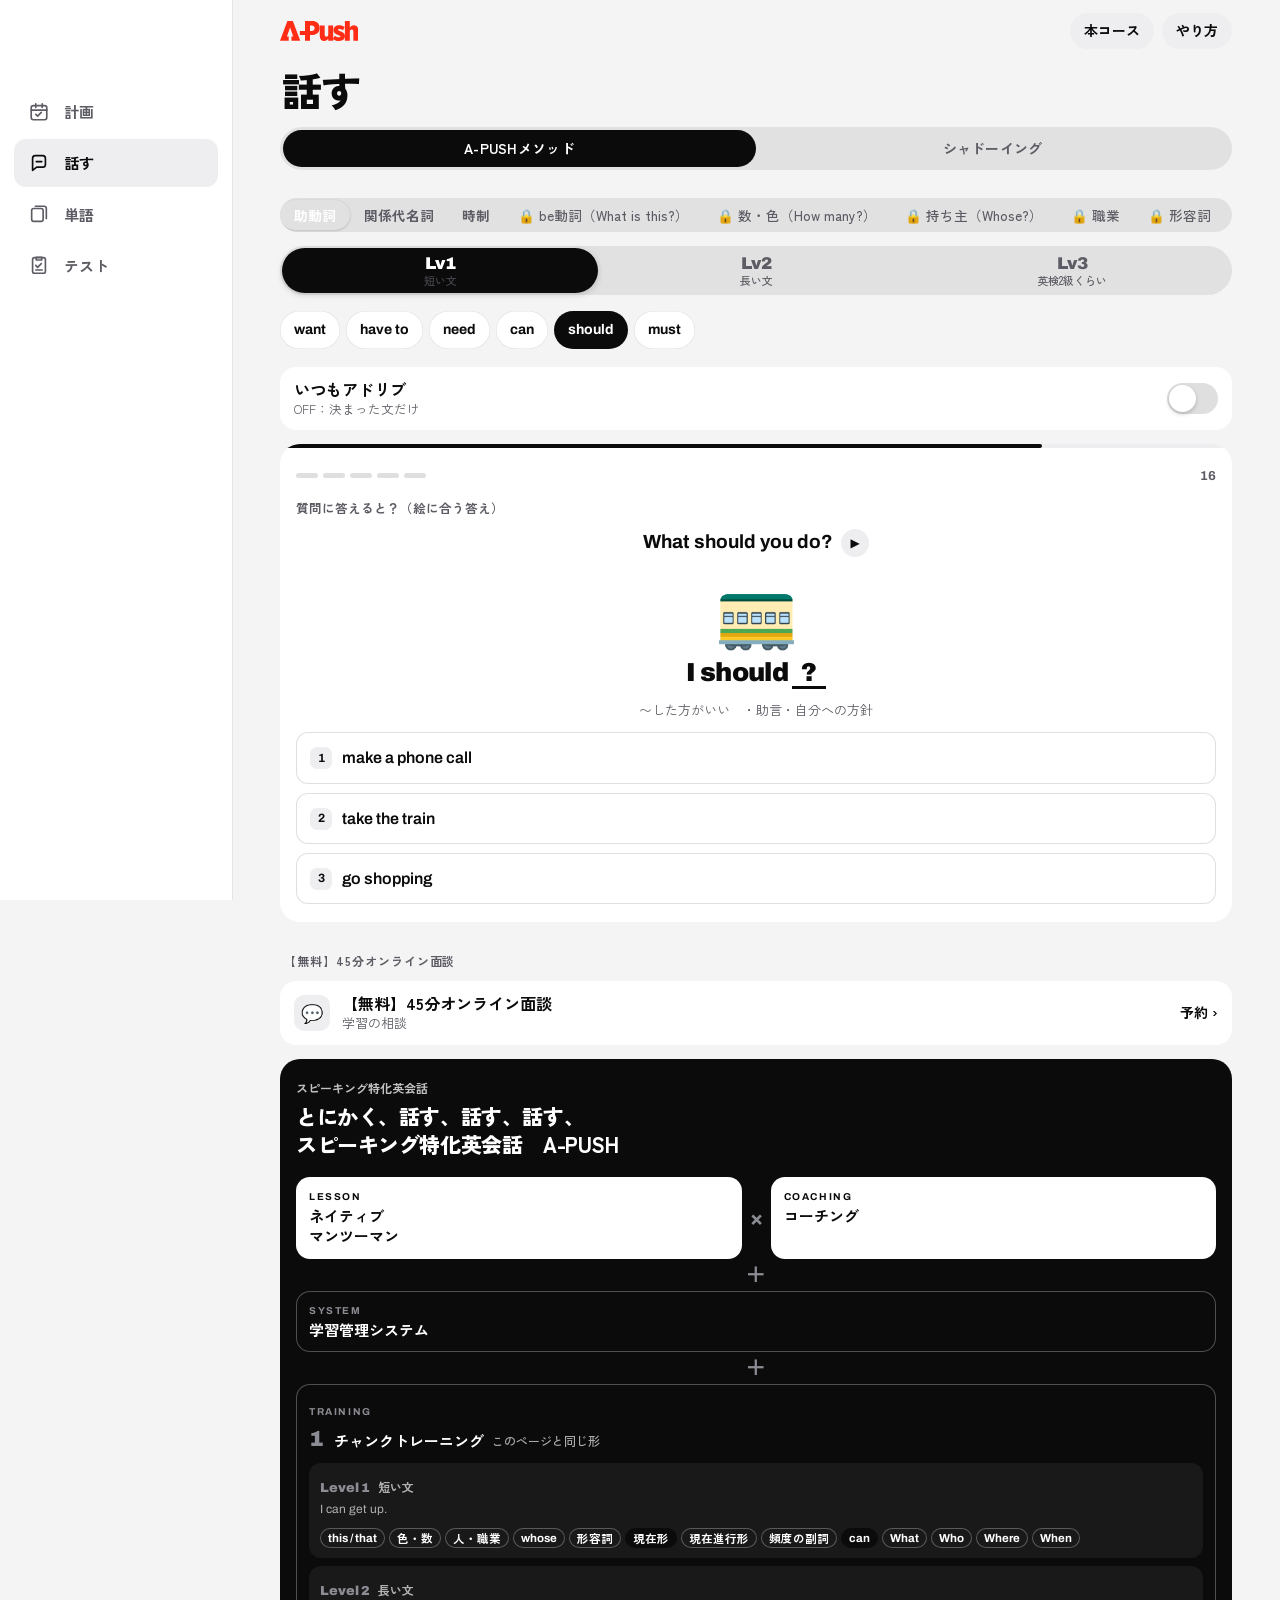
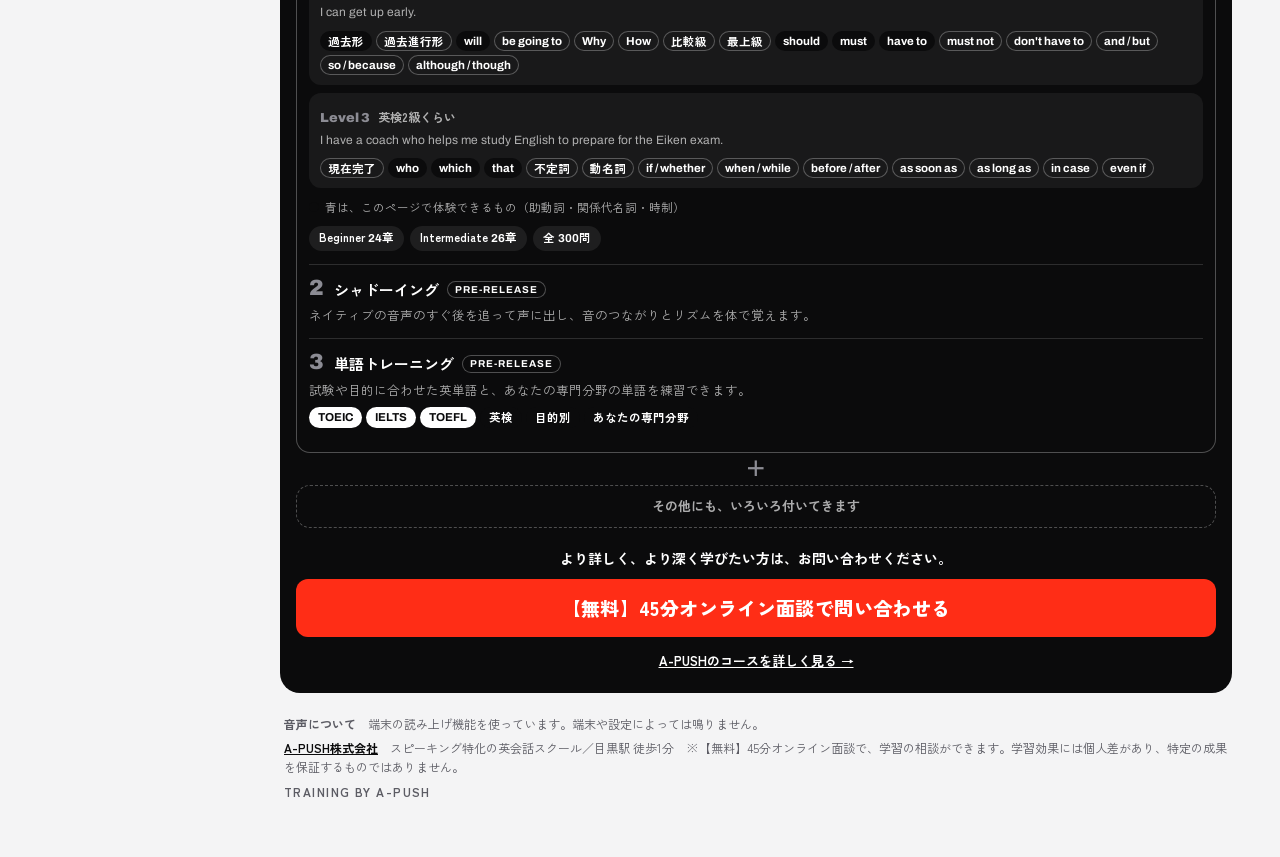
==== commit 6cd0057b: "ツアー廃止・話す＝通常／アドリブ（文法＋単語3つ）・丸いタブとA-PUSHデザイン・やり方スライドをHTMLに・本コースの話す7分と間違えた単語でアドリブ・予約をテストの上に・単語帳を全コース増量（2" ====
--- a/index.html
+++ b/index.html
@@ -2,7 +2,7 @@
 <html lang="ja">
 <head>
 <meta charset="utf-8">
-<script>window.SITE={"id":"free","domain":"training.apush.jp","tourKey":"training","login":false,"words":{"title":"A-PUSH 単語（お試し版）","dir":"","index":false,"check":false,"default":"toeic700","syncUrl":"https://script.google.com/macros/s/AKfycbxFb0g6A2tabxluPos92mMQLU2pREAvqrwoZeflHXoOHPPf9rh5KufWlVkCX2rHs-pCvw/exec","courses":[{"g":"TOEIC","id":"toeic700","t":"TOEIC 700"},{"g":"ビジネス","id":"business","t":"ビジネス英単語（基本200）"},{"g":"IELTS","id":"ielts55","t":"IELTS 5.5"},{"g":"TOEFL","id":"toefl60","t":"TOEFL iBT 60"},{"g":"英検®","id":"eiken_pre2","t":"英検®準2級"},{"g":"ネイティブ","id":"native","t":"ネイティブのフレーズ（50）"},{"g":"スラング","id":"slang","t":"英語のスラング（50）"}],"locked":[{"g":"基本","id":"gen2","t":"中学2年レベル"},{"g":"基本","id":"gen3","t":"中学3年レベル"},{"g":"基本","id":"gen4","t":"高校基礎レベル"},{"g":"TOEIC","id":"toeic800","t":"800点"},{"g":"TOEIC","id":"toeic900","t":"900点"},{"g":"TOEIC","id":"toeic950","t":"950点"},{"g":"IELTS","id":"ielts60","t":"6.0"},{"g":"IELTS","id":"ielts65","t":"6.5"},{"g":"IELTS","id":"ielts70","t":"7.0"},{"g":"IELTS","id":"ielts75","t":"7.5"},{"g":"IELTS","id":"ielts80","t":"8.0"},{"g":"IELTS","id":"ielts85","t":"8.5"},{"g":"TOEFL","id":"toefl70","t":"70点"},{"g":"TOEFL","id":"toefl80","t":"80点"},{"g":"TOEFL","id":"toefl90","t":"90点"},{"g":"TOEFL","id":"toefl100","t":"100点"},{"g":"TOEFL","id":"toefl110","t":"110点"},{"g":"ビジネス","id":"biz1","t":"レベル1"},{"g":"ビジネス","id":"biz2","t":"レベル2"},{"g":"ビジネス","id":"biz3","t":"レベル3"},{"g":"ビジネス","id":"biz4","t":"レベル4"},{"g":"ビジネス","id":"biz5","t":"マーケティング・営業"},{"g":"ビジネス","id":"biz6","t":"IT・デジタル"},{"g":"ビジネス","id":"biz7","t":"製造・物流・品質"},{"g":"ビジネス","id":"biz8","t":"金融・会計・法務"},{"g":"ビジネス","id":"biz9","t":"人事・組織・働き方"},{"g":"ビジネス","id":"biz10","t":"インド・海外ビジネス"},{"g":"英検®","id":"eiken2","t":"2級"},{"g":"英検®","id":"eikenp1","t":"準1級"},{"g":"英検®","id":"eiken1","t":"1級"}]},"links":{"lp":"https://lp.apush.jp/","course":"/course/","line":true},"tours":{"/":[["#tabs","まず、練習する文法を選びます（助動詞・関係代名詞・時制）。"],["#lvsel","レベルです。Lv1から始めましょう。"],["#chips","この中から型を1つ選びます。"],["#qq","英語の質問です。▶でもう一度聞けます。"],["#choices","絵に合う答えを選んだら、声に出して3回。ここが本番です。"],["#btn-how","やり方はいつでもここから見られます。"],[".tabbar","下のタブで「計画・話す・単語・テスト」を行き来します。シャドーイングは「話す」の中です。"]],"/words/":[["#w-decks","単語帳を選びます。"],["#tasks","テスト → トレーニングの順に「スタート」を押します。"],["#w-mode","カードと一覧を切り替えられます。"],["#btn-howto","やり方はここから。"]],"/shadowing/":[["#sh-list","動画を選びます。レベル1から順に。"],["#howto","やり方はここから。"]],"/plan/":[["#ring","今日のゴールの達成の様子です。"],["#cal","練習した日に色がつきます。"],["#g-words","1日の目標をここで決めます。"],["#c-time","毎日の練習の時間を、自分のカレンダーに入れられます。"]]},"manifest":{"name":"A-PUSH 単語トレーニング","short":"A-PUSH単語","description":"TOEIC 700点を狙う単語を、絵と声で毎日。忘却曲線で、忘れかけた単語がまた出てきます。","start_url":"/words/?from=home","color":"#FFFFFF"},"exams":[{"id":"toeic","bank":true,"title":"TOEIC L&R","desc":"10分トレーニング・ショートタイムチャレンジ（25〜30分）・チャプター別トレーニング"},{"id":"ielts","bank":true,"title":"IELTS Academic","desc":"10分トレーニング・ショートタイムチャレンジ（25〜30分）・チャプター別トレーニング"},{"id":"toefl","bank":true,"title":"TOEFL iBT","desc":"10分トレーニング・ショートタイムチャレンジ（25〜30分）・チャプター別トレーニング"},{"id":"eiken1","bank":true,"title":"英検®1級","desc":"10分トレーニング・ショートタイムチャレンジ（25〜30分）・チャプター別トレーニング","group":"eiken","groupTitle":"英検®"},{"id":"eikenp1","bank":true,"title":"英検®準1級","desc":"10分トレーニング・ショートタイムチャレンジ（25〜30分）・チャプター別トレーニング","group":"eiken","groupTitle":"英検®"},{"id":"eiken2","bank":true,"title":"英検®2級","desc":"10分トレーニング・ショートタイムチャレンジ（25〜30分）・チャプター別トレーニング","group":"eiken","groupTitle":"英検®"},{"id":"eikenp2plus","bank":true,"title":"英検®準2級プラス","desc":"10分トレーニング・ショートタイムチャレンジ（25〜30分）・チャプター別トレーニング","group":"eiken","groupTitle":"英検®"},{"id":"eikenp2","bank":true,"title":"英検®準2級","desc":"10分トレーニング・ショートタイムチャレンジ（25〜30分）・チャプター別トレーニング","group":"eiken","groupTitle":"英検®"},{"id":"eiken3","bank":true,"title":"英検®3級","desc":"10分トレーニング・ショートタイムチャレンジ（25〜30分）・チャプター別トレーニング","group":"eiken","groupTitle":"英検®"},{"id":"eiken4","bank":true,"title":"英検®4級","desc":"10分トレーニング・ショートタイムチャレンジ（25〜30分）・チャプター別トレーニング","group":"eiken","groupTitle":"英検®"}],"daily":true,"free":true};</script>
+<script>window.SITE={"id":"free","domain":"training.apush.jp","tourKey":"training","login":false,"words":{"title":"A-PUSH 単語（お試し版）","dir":"","index":false,"check":false,"default":"toeic700","syncUrl":"https://script.google.com/macros/s/AKfycbxFb0g6A2tabxluPos92mMQLU2pREAvqrwoZeflHXoOHPPf9rh5KufWlVkCX2rHs-pCvw/exec","courses":[{"g":"TOEIC","id":"toeic700","t":"TOEIC 700"},{"g":"ビジネス","id":"business","t":"ビジネス英単語（基本200）"},{"g":"IELTS","id":"ielts55","t":"IELTS 5.5"},{"g":"TOEFL","id":"toefl60","t":"TOEFL iBT 60"},{"g":"英検®","id":"eiken_pre2","t":"英検®準2級"},{"g":"ネイティブ","id":"native","t":"ネイティブのフレーズ（50）"},{"g":"スラング","id":"slang","t":"英語のスラング（50）"}],"locked":[{"g":"基本","id":"gen2","t":"中学2年レベル"},{"g":"基本","id":"gen3","t":"中学3年レベル"},{"g":"基本","id":"gen4","t":"高校基礎レベル"},{"g":"TOEIC","id":"toeic800","t":"800点"},{"g":"TOEIC","id":"toeic900","t":"900点"},{"g":"TOEIC","id":"toeic950","t":"950点"},{"g":"IELTS","id":"ielts60","t":"6.0"},{"g":"IELTS","id":"ielts65","t":"6.5"},{"g":"IELTS","id":"ielts70","t":"7.0"},{"g":"IELTS","id":"ielts75","t":"7.5"},{"g":"IELTS","id":"ielts80","t":"8.0"},{"g":"IELTS","id":"ielts85","t":"8.5"},{"g":"TOEFL","id":"toefl70","t":"70点"},{"g":"TOEFL","id":"toefl80","t":"80点"},{"g":"TOEFL","id":"toefl90","t":"90点"},{"g":"TOEFL","id":"toefl100","t":"100点"},{"g":"TOEFL","id":"toefl110","t":"110点"},{"g":"ビジネス","id":"biz1","t":"レベル1"},{"g":"ビジネス","id":"biz2","t":"レベル2"},{"g":"ビジネス","id":"biz3","t":"レベル3"},{"g":"ビジネス","id":"biz4","t":"レベル4"},{"g":"ビジネス","id":"biz5","t":"マーケティング・営業"},{"g":"ビジネス","id":"biz6","t":"IT・デジタル"},{"g":"ビジネス","id":"biz7","t":"製造・物流・品質"},{"g":"ビジネス","id":"biz8","t":"金融・会計・法務"},{"g":"ビジネス","id":"biz9","t":"人事・組織・働き方"},{"g":"ビジネス","id":"biz10","t":"インド・海外ビジネス"},{"g":"英検®","id":"eiken2","t":"2級"},{"g":"英検®","id":"eikenp1","t":"準1級"},{"g":"英検®","id":"eiken1","t":"1級"}]},"links":{"lp":"https://lp.apush.jp/","course":"/course/","line":true},"tours":null,"manifest":{"name":"A-PUSH 単語トレーニング","short":"A-PUSH単語","description":"TOEIC 700点を狙う単語を、絵と声で毎日。忘却曲線で、忘れかけた単語がまた出てきます。","start_url":"/words/?from=home","color":"#FFFFFF"},"exams":[{"id":"toeic","bank":true,"title":"TOEIC L&R","desc":"10分トレーニング・ショートタイムチャレンジ（25〜30分）・チャプター別トレーニング"},{"id":"ielts","bank":true,"title":"IELTS Academic","desc":"10分トレーニング・ショートタイムチャレンジ（25〜30分）・チャプター別トレーニング"},{"id":"toefl","bank":true,"title":"TOEFL iBT","desc":"10分トレーニング・ショートタイムチャレンジ（25〜30分）・チャプター別トレーニング"},{"id":"eiken1","bank":true,"title":"英検®1級","desc":"10分トレーニング・ショートタイムチャレンジ（25〜30分）・チャプター別トレーニング","group":"eiken","groupTitle":"英検®"},{"id":"eikenp1","bank":true,"title":"英検®準1級","desc":"10分トレーニング・ショートタイムチャレンジ（25〜30分）・チャプター別トレーニング","group":"eiken","groupTitle":"英検®"},{"id":"eiken2","bank":true,"title":"英検®2級","desc":"10分トレーニング・ショートタイムチャレンジ（25〜30分）・チャプター別トレーニング","group":"eiken","groupTitle":"英検®"},{"id":"eikenp2plus","bank":true,"title":"英検®準2級プラス","desc":"10分トレーニング・ショートタイムチャレンジ（25〜30分）・チャプター別トレーニング","group":"eiken","groupTitle":"英検®"},{"id":"eikenp2","bank":true,"title":"英検®準2級","desc":"10分トレーニング・ショートタイムチャレンジ（25〜30分）・チャプター別トレーニング","group":"eiken","groupTitle":"英検®"},{"id":"eiken3","bank":true,"title":"英検®3級","desc":"10分トレーニング・ショートタイムチャレンジ（25〜30分）・チャプター別トレーニング","group":"eiken","groupTitle":"英検®"},{"id":"eiken4","bank":true,"title":"英検®4級","desc":"10分トレーニング・ショートタイムチャレンジ（25〜30分）・チャプター別トレーニング","group":"eiken","groupTitle":"英検®"}],"daily":true,"free":true};</script>
 <meta name="viewport" content="width=device-width, initial-scale=1, viewport-fit=cover">
 <meta name="description" content="絵を見て英語を選び、声に出して3回。A-PUSHのスピーキング反復トレーニング。">
 <meta name="theme-color" content="#F2F4F8">
@@ -137,13 +137,8 @@
 
   <div class="chips" id="chips" role="group" aria-label="型を選ぶ"></div>
   <div class="toggle-row">
-    <div><b>今日の単語を混ぜる</b><span id="mix-note">OFF：決まった文だけ</span></div>
-    <button class="switch" id="mix" role="switch" aria-checked="false" aria-label="今日の単語を混ぜる"><i></i></button>
-  </div>
-  <div class="inst" id="rev-card" hidden>
-    <span class="inst-ic" aria-hidden="true">🔁</span>
-    <p><b>今日の復習：添削した文 <span id="rev-n" class="en"></span>文</b></p>
-    <button class="primary" id="rev-go">復習する</button>
+    <div><b>いつもアドリブ</b><span id="mix-note">OFF：決まった文だけ</span></div>
+    <button class="switch" id="mix" role="switch" aria-checked="false" aria-label="いつもアドリブ"><i></i></button>
   </div>
 
   <div class="card">
@@ -184,9 +179,11 @@
         <p class="stem" id="a-frame"></p>
         <p class="say" id="a-fja"></p>
         <div class="pic" id="a-pic" aria-hidden="true"></div>
-        <div class="adw"><p class="wen" id="a-en"></p><button class="tsay" id="a-say" aria-label="単語を聞く">🔊</button></div>
+        <style>#a-en{justify-content:center;flex-wrap:wrap}#a-en .chip{font-family:var(--en);font-size:18px;color:var(--brand)}</style>
+        <div class="adw"><div class="chips" id="a-en"></div><button class="tsay" id="a-say" aria-label="単語を聞く">🔊</button></div>
         <p class="say" id="a-ja"></p>
-        <p class="say">この単語を使って、この型で自分の文を作り、声に出して言ってみよう。🎤を押して話し、言えたらもう一度押すと次へ進みます</p>
+        <p class="say">この3つの単語を全部使って、この型で1つの文を作り、声に出して言ってみよう。🎤を押して話し、言えたらもう一度押すと次へ進みます</p>
+        <p class="say">例：should ＋ ready / hiking / mountain → <span class="en">I should be ready for hiking on the mountain in the early morning.</span></p>
         <button class="mic" id="a-mic">🎤 話す</button>
         <p class="say" id="a-live" aria-live="polite"></p>
         <div id="a-type" hidden>
@@ -333,26 +330,105 @@
 <dialog class="how" id="how" aria-label="使い方（A-PUSH 英語の学び方）">
   <div class="sh-top"><div class="grab"></div><div class="sh-head"><span class="sh-title">やり方</span><button class="sh-x" id="how-x" aria-label="閉じる">×</button></div></div>
   <div class="slides" id="slides">
-    <img src="/howto/01.webp" alt="英語は、慣れでできている。" width="1600" height="900">
-    <img src="/howto/02.webp" alt="話せる英語は、声に出した回数で決まる。" width="1600" height="900" loading="lazy">
-    <img src="/howto/03.webp" alt="感覚と知識を、合わせる。" width="1600" height="900" loading="lazy">
-    <img src="/howto/04.webp" alt="使い方：毎日、3つを順番に回す。" width="1600" height="900" loading="lazy">
-    <img src="/howto/05.webp" alt="やり方：シャドーイング。聞いて、重ねて言う。" width="1600" height="900" loading="lazy">
-    <img src="/howto/06.webp" alt="分からなくても、真似て言い続ける。" width="1600" height="900" loading="lazy">
-    <img src="/howto/07.webp" alt="やり方：スピーキング。絵を見て、選んで、声に出す。" width="1600" height="900" loading="lazy">
-    <img src="/howto/08.webp" alt="単語の学習方法：選んで、声に出して、3回。" width="1600" height="900" loading="lazy">
-    <img src="/howto/09.webp" alt="単語の復習：言えた単語は、決まった日に戻ってくる。" width="1600" height="900" loading="lazy">
-    <img src="/howto/10.webp" alt="まず慣れ。その次に専門用語。" width="1600" height="900" loading="lazy">
-    <img src="/howto/11.webp" alt="頭に余裕ができると、意味が入る。" width="1600" height="900" loading="lazy">
-    <img src="/howto/12.webp" alt="考える前に、口から出す。" width="1600" height="900" loading="lazy">
-    <img src="/howto/13.webp" alt="英語を、九九にする。" width="1600" height="900" loading="lazy">
-    <img src="/howto/14.webp" alt="忘れかけた頃に、もう一度。" width="1600" height="900" loading="lazy">
-    <img src="/howto/15.webp" alt="まとめ：単語＋圧倒的な反復。慣れで、英語力を作る。" width="1600" height="900" loading="lazy">
-    <img src="/howto/16.webp" alt="【無料】45分オンライン面談、待ってます！申し込みは lp.apush.jp" width="1600" height="900" loading="lazy">
+<!-- やり方のスライド（無料版・本コース共通。2026-11-11 画像から HTML に）。スライド＝.hw の div 1枚ずつ。入れる側が横スワイプの箱（無料版 #slides／本コース .hw-deck）で包む。見た目はこの中の style だけ -->
+<div class="hw" role="group" aria-roledescription="スライド">
+<style>
+#slides,.hw-deck{container-type:inline-size}
+.hw-deck{display:flex;overflow-x:auto;scroll-snap-type:x mandatory;scrollbar-width:none;overscroll-behavior-x:contain;border:1px solid var(--line2);border-radius:6px;margin:0 0 10px}
+.hw-deck::-webkit-scrollbar{display:none}
+.hw{flex:0 0 100%;width:100%;aspect-ratio:16/9;scroll-snap-align:center;display:flex;flex-direction:column;justify-content:center;gap:2.6cqi;padding:5cqi 7cqi;background:var(--card);color:var(--ink);font-family:var(--fd)}
+.hw.dk{background:var(--dark);color:var(--on)}
+.hw-k{font-family:var(--en);font-weight:900;font-size:clamp(11px,2.6cqi,18px);letter-spacing:.08em;color:var(--mute)}
+.hw.dk .hw-k,.hw.dk p{color:var(--on);opacity:.72}
+.hw h3{margin:0;font-weight:900;font-size:clamp(20px,6.6cqi,54px);line-height:1.22;letter-spacing:-.01em;word-break:auto-phrase}
+.hw h3 em{font-style:normal;color:var(--accent)}
+.hw p{margin:0;font-size:clamp(12px,3.3cqi,22px);line-height:1.5;color:var(--mute);font-weight:500}
+.hw-n{font-family:var(--en);font-weight:900;font-size:clamp(44px,15cqi,124px);line-height:.9;letter-spacing:-.03em;color:var(--accent);font-variant-numeric:tabular-nums}
+.hw-n small{font-family:var(--fd);font-size:.3em;letter-spacing:0;margin-left:.15em}
+.hw-f{margin:0;padding:0;list-style:none;display:flex;flex-wrap:wrap;align-items:center;gap:1.4cqi;font-weight:700;font-size:clamp(12px,3.3cqi,22px)}
+.hw-f span{display:inline-block;border:1px solid var(--line2);border-radius:3px;padding:.3em .6em}
+.hw-f li+li::before{content:"→";margin-right:1.4cqi;color:var(--mid)}
+.hw-x{font-family:var(--en);font-weight:700;font-size:clamp(13px,3.6cqi,26px);line-height:1.35;background:var(--bg);border-radius:3px;padding:.5em .7em}
+.hw-x b{font-family:var(--fd);font-size:.7em;color:var(--mute);display:block}
+.hw-3{display:grid;grid-template-columns:repeat(3,1fr);gap:2cqi}
+.hw-3 div{border-top:2px solid var(--ink);padding-top:1.4cqi;font-size:clamp(11px,3cqi,20px);color:var(--mute)}
+.hw-3 b{display:block;font-weight:900;font-size:clamp(18px,5.4cqi,40px);color:var(--ink);line-height:1.2}
+.hw-btn{align-self:flex-start;background:var(--accent2);color:var(--on);text-decoration:none;font-weight:900;font-size:clamp(15px,3.8cqi,26px);border-radius:2px;padding:.55em 1em;min-height:44px;display:inline-flex;align-items:center}
+.hw-btn:active{transform:scale(.97)}
+</style>
+  <span class="hw-k">01</span>
+  <h3>英語は、<em>慣れ</em>でできている。</h3>
+  <p>知っているだけでは、口は動きません。毎日使って、体に入れます。</p>
+</div>
+<div class="hw dk" role="group" aria-roledescription="スライド">
+  <span class="hw-k">02</span>
+  <h3>話せる英語は、声に出した回数で決まる。</h3>
+  <span class="hw-n">×3<small>回</small></span>
+  <p>1つの文を、声に出して3回。考える前に、口から出るまで。</p>
+</div>
+<div class="hw" role="group" aria-roledescription="スライド">
+  <span class="hw-k">03 毎日の回し方</span>
+  <h3>毎日、<em>4つ</em>を順番に。</h3>
+  <ol class="hw-f"><li><span>話す</span></li><li><span>単語</span></li><li><span>シャドーイング</span></li><li><span>テスト</span></li></ol>
+  <p>上から順に。短い日でも、話すだけは毎日。</p>
+</div>
+<div class="hw" role="group" aria-roledescription="スライド">
+  <span class="hw-k">04 話す・通常</span>
+  <h3>選んで、<em>声に出して3回</em>。</h3>
+  <ol class="hw-f"><li><span>絵と先生の質問</span></li><li><span>3つから選ぶ</span></li><li><span>声に出して3回</span></li><li><span>章の終わりにアドリブ3問</span></li><li><span>章クリア</span></li></ol>
+  
+</div>
+<div class="hw" role="group" aria-roledescription="スライド">
+  <span class="hw-k">05 アドリブ</span>
+  <h3>章の型＋単語3つで、<em>自分の1文</em>。</h3>
+  <p class="hw-x"><b>型・単語：should &amp; ready ／ hiking ／ mountain</b>I should be ready for hiking on the mountain in the early morning.</p>
+  <p>思いついた1文を、🎤で言うだけ。</p>
+</div>
+<div class="hw" role="group" aria-roledescription="スライド">
+  <span class="hw-k">06 AI添削と復習</span>
+  <h3>直した文を3回。そして、戻ってくる。</h3>
+  <span class="hw-n">1・4・11<small>日後</small></span>
+  <p>AIが直した文を、声に出して3回。忘れかけた頃に、もう一度出てきます。</p>
+</div>
+<div class="hw" role="group" aria-roledescription="スライド">
+  <span class="hw-k">07 単語</span>
+  <h3>忘れかけた頃に、<em>もう一度</em>。</h3>
+  <div class="hw-3"><div><b>朝</b>覚える</div><div><b>夜</b>もう一度</div><div><b>翌日</b>テスト</div></div>
+  <p>忘却曲線に合わせて、言えた単語も決まった日に戻ってきます。</p>
+</div>
+<div class="hw dk" role="group" aria-roledescription="スライド">
+  <span class="hw-k">08 毎日の「話す」</span>
+  <h3>今日のことを、30秒〜2分。</h3>
+  <span class="hw-n">10<small>点満点</small></span>
+  <p>今日の単語3つを使うと、AIが10点満点で評価。間違えた単語は、アドリブで練習します。</p>
+</div>
+<div class="hw" role="group" aria-roledescription="スライド">
+  <span class="hw-k">09 シャドーイング</span>
+  <h3>聞いて、<em>重ねて</em>言う。</h3>
+  <p>分からなくても、真似て言い続けます。口が慣れて頭に余裕ができると、意味が入ってきます。</p>
+</div>
+<div class="hw" role="group" aria-roledescription="スライド">
+  <span class="hw-k">10 テスト</span>
+  <h3>力は、<em>本番の形</em>で確かめる。</h3>
+  <ol class="hw-f"><li><span>TOEIC</span></li><li><span>IELTS</span></li><li><span>TOEFL</span></li><li><span>英検</span></li></ol>
+  <p>慣れた英語が、点数になっているかを見ます。</p>
+</div>
+<div class="hw dk" role="group" aria-roledescription="スライド">
+  <span class="hw-k">11 まとめ</span>
+  <h3>単語＋圧倒的な反復。</h3>
+  <p>慣れで、英語力を作る。話さないと、話せない。</p>
+</div>
+<div class="hw" role="group" aria-roledescription="スライド">
+  <span class="hw-k">12 無料</span>
+  <h3>45分オンライン面談、待っています。</h3>
+  <p>学び方の相談だけでも大丈夫です。</p>
+  <a class="hw-btn" href="https://lp.apush.jp" target="_blank" rel="noopener">【無料】面談を申し込む lp.apush.jp</a>
+</div>
+
   </div>
   <div class="slidebar">
     <button id="sl-prev" aria-label="前のスライド">‹</button>
-    <span class="n" id="sl-n">1 / 16</span>
+    <span class="n" id="sl-n">1 / 12</span>
     <button id="sl-next" aria-label="次のスライド">›</button>
   </div>
 </dialog>
@@ -468,7 +544,7 @@
   return SET()[SEL][0]+" "+ph(q.vi).b+".";
 }
 
-/* ---- アドリブ5問（/?adlib=1）：今日の単語 × 今の型。🎤で言う → AI 添削 → 3回 ----
+/* ---- アドリブ5問（/?adlib=1）：今日の単語3つ × 今の型。🎤で言う → AI 添削 → 3回 ----
    単語の記録は読むだけ（書かない）。今日の新しい単語 → 今日の復習 → なければ最後に学習した日の単語 */
 let AD=false, WC=null, adl=[];
 // 単語の画面で選んでいる単語帳（無ければ TOEIC 700）。ファイルが読めなければ WC は null のまま
@@ -517,20 +593,26 @@
 }
 async function startAdlib(){
   await loadDeck();
-  const ws=wordsNow();
+  // 単語：毎日の「話す」の採点結果（ap_adlib_words、今日の分。使った分は消す）→ 今日の単語
+  const ws=[],add=l=>l.forEach(w=>{if(w&&w.en&&!ws.some(x=>x.en===w.en))ws.push(w);});
+  let A=null;try{A=JSON.parse(localStorage.getItem("ap_adlib_words"));}catch(e){}
+  const aw=A&&A.day===ymd(new Date())&&Array.isArray(A.words)?A.words:[];
+  add(aw.map(w=>({en:w.word,ja:w.meaning||"",emo:""})));add(wordsNow());
   if(!ws.length){toast('今日の単語がまだありません。<a href="/words/">単語</a>で今日の単語を始めると、ここでアドリブができます');setTimeout(()=>$("toast").hidden=true,6000);return;}
   AD=true;clearInterval(timer);Adlib.reset();
-  queue=Array.from({length:5},(_,n)=>({ad:true,word:ws[n%ws.length],frame:frameOf()}));   // 単語が少なければ、くり返す
+  const used=ws.slice(0,15).map(w=>w.en),rest=aw.filter(w=>!used.includes(w.word));
+  try{rest.length?localStorage.setItem("ap_adlib_words",JSON.stringify({day:A.day,words:rest})):aw.length&&localStorage.removeItem("ap_adlib_words");}catch(e){}
+  queue=Array.from({length:5},(_,n)=>({ad:true,words:[0,1,2].map(j=>ws[(n*3+j)%ws.length]).filter((w,j,a)=>a.indexOf(w)===j),frame:frameOf()}));   // 1問＝単語3つ。少なければ、くり返す
   qi=0;score=0;log=[];adl=[];
   openAd();
   $("v-adlib").closest(".card").scrollIntoView({behavior:"smooth",block:"start"});
 }
-/* 今日の単語を混ぜる：ONなら、話すは毎回アドリブ5問（今日の単語 × 今の型） */
+/* いつもアドリブ：ONなら、話すは毎回アドリブ5問（今日の単語3つ × 今の型） */
 let MIX=false;
 try{ MIX=localStorage.getItem("apush-training-mix")==="1"; }catch(e){}
 function paintMix(){
   $("mix").setAttribute("aria-checked",String(MIX));
-  $("mix-note").textContent=MIX?"ON：今日の単語でアドリブ":"OFF：決まった文だけ";
+  $("mix-note").textContent=MIX?"ON：今日の単語3つでアドリブ":"OFF：決まった文だけ";
 }
 $("mix").addEventListener("click",()=>{
   MIX=!MIX; try{ localStorage.setItem("apush-training-mix",MIX?"1":"0"); }catch(e){}
@@ -540,7 +622,8 @@
 function openAd(){
   const q=queue[qi];
   clearInterval(timer);$("tbar").style.width="100%";$("tbar").classList.remove("low");
-  Adlib.show({tag:"アドリブ",n:(qi+1)+" / "+queue.length,frame:q.frame.en,frameJa:q.frame.ja,pic:q.word.emo,word:q.word.en,meaning:q.word.ja,pattern:q.frame.en});
+  Adlib.show({tag:"アドリブ",n:(qi+1)+" / "+queue.length,frame:q.frame.en,frameJa:q.frame.ja,pattern:q.frame.en,
+    words:q.words.map(w=>({en:w.en,ja:w.ja,pic:w.emo})),word:q.words.map(w=>w.en).join(" / "),meaning:q.words.map(w=>w.ja).join(" / ")});
 }
 /* アドリブの流れ（🎤・添削・3回・復習は /adlib.js）。ここはこのページの分だけ */
 Adlib.setup({
@@ -777,7 +860,6 @@
 segSlide("tabs"); segSlide("lvsel");
 startRound();
 paintMix();
-Adlib.paintRev();
 // 今日＆計画・単語の画面から：/?adlib=1 はアドリブ5問、/?review=adlib は添削した文の復習
 {const q=new URLSearchParams(location.search);
  if(q.has("adlib")||q.has("review"))history.replaceState(null,"",location.pathname);
--- a/ui.css
+++ b/ui.css
@@ -1,12 +1,13 @@
 /* A-PUSH 共通の見た目（doboku・club-kit と同じ。2026-10-17）。club-kit/template/shell.html の style から作った。白基調だけ。 */
 
 /* 型：iPhoneのアプリに近い形。下に4つのタブ（今日＆計画・話す・シャドーイング・単語）、上は大きな見出し→スクロールですりガラスのバー。
-   お知らせと通知は「今日＆計画」から。色は団体の色1つ（--brand）＋白。暗い画面の設定では濃紺。文字は端末の文字（iPhoneならヒラギノ）。 */
+   お知らせと通知は「今日＆計画」から。色は黒・白＋赤1か所（A-PUSH）。文字は端末の文字（iPhoneならヒラギノ）。 */
 :root{
-  --brand:#1D4ED8;
-  --bg:#F2F4F8; --card:#FFFFFF; --ink:#0F1E3D; --mute:#667391; --line:rgba(15,30,61,.10); --line2:rgba(15,30,61,.17);
-  --soft:#E7EDFE; --soft2:#C7D5FD; --mid:#7799F8;
-  --on:#FFFFFF; --ok:#16A34A; --warn:#B45309; --ng:#DC2626; --bar:rgba(255,255,255,.72); --scrim:rgba(15,30,61,.32); --dark:#0F1E3D;
+  /* A-PUSH の赤・黒・白（2026-11-11）。選ぶ・強調は黒（--brand＝--ink）。赤（--accent）は主なボタン（.primary）と大きな数字（.big）とロゴだけ */
+  --brand:#0B0B0C; --accent:#FF2D16; --accent2:#D41B06;
+  --bg:#F4F4F5; --card:#FFFFFF; --ink:#0B0B0C; --mute:#5C5C64; --line:rgba(11,11,12,.08); --line2:rgba(11,11,12,.13);
+  --soft:#EEEEF0; --soft2:#D4D4D8; --mid:#8C8C94;
+  --on:#FFFFFF; --ok:#16A34A; --warn:#B45309; --ng:#D41B06; --bar:rgba(255,255,255,.75); --scrim:rgba(11,11,12,.32); --dark:#0B0B0C;
   /* 本文・見出し＝Zen Kaku Gothic New／数字と英語＝Archivo。届かない時（オフライン）は端末の文字に戻る */
   --f:"Zen Kaku Gothic New",-apple-system,BlinkMacSystemFont,"Hiragino Sans","Hiragino Kaku Gothic ProN","Noto Sans JP","Yu Gothic",system-ui,sans-serif;
   --fd:"Zen Kaku Gothic New",-apple-system,BlinkMacSystemFont,"Hiragino Sans","Hiragino Kaku Gothic ProN","Noto Sans JP",system-ui,sans-serif;
@@ -22,7 +23,7 @@
 button{font:inherit;color:inherit;cursor:pointer;background:none;border:0;padding:0}
 button,a,[role="button"],.tap{touch-action:manipulation;-webkit-user-select:none;user-select:none;-webkit-touch-callout:none}
 input,textarea,select{font:inherit;font-size:16px;color:inherit}
-:focus-visible{outline:3px solid var(--mid);outline-offset:2px;border-radius:8px}
+:focus-visible{outline:2px solid var(--ink);outline-offset:2px;border-radius:8px}
 a{color:inherit}
 
 /* 画面 */
@@ -37,7 +38,7 @@
 .nav.stuck .mini{opacity:1}
 /* A-PUSHのロゴ（どの団体のサイトでも一番上・左）。スクロールすると、ロゴがその画面の名前に入れ替わる */
 .navl{position:relative;display:flex;align-items:center;min-width:0;height:38px}
-.aplogo{display:block;height:20px;width:auto;color:#FF2D16;transition:opacity .2s}
+.aplogo{display:block;height:20px;width:auto;color:var(--accent);transition:opacity .2s}
 .nav.stuck .aplogo{opacity:0}
 .navl .mini{position:absolute;left:0;white-space:nowrap}
 .navr{display:flex;align-items:center;gap:8px}
@@ -46,11 +47,11 @@
 .bell svg{width:21px;height:21px}
 .bell .badge{position:absolute;top:-2px;right:-2px;min-width:19px;height:19px;border-radius:99px;background:var(--ng);color:#fff;font-size:11px;font-weight:800;
   display:grid;place-items:center;padding:0 5px;box-shadow:0 0 0 2px var(--bg)}
-.eyebrow{margin:6px 2px 0;font-size:12px;font-weight:600;letter-spacing:.08em;color:var(--brand);text-transform:uppercase}
+.eyebrow{margin:6px 2px 0;font-family:var(--en);font-size:11px;font-weight:800;letter-spacing:.2em;color:var(--mute);text-transform:uppercase}
 .large{font-family:var(--fd);font-size:34px;font-weight:900;letter-spacing:-.028em;line-height:1.12;margin:0 2px;text-wrap:balance}
 .sub{color:var(--mute);font-size:15px;margin:-6px 2px 4px}
 .sub button{color:var(--brand);font-weight:600}
-.label{font-size:13px;color:var(--mute);margin:14px 4px -4px;font-weight:500}
+.label{font-size:12px;color:var(--mute);margin:16px 4px -4px;font-weight:700;letter-spacing:.08em}
 .hr{height:1px;background:var(--line2);margin:22px 2px 6px;border:0}
 .sect{font-family:var(--fd);font-size:25px;font-weight:900;letter-spacing:-.025em;margin:4px 2px 0}
 .note{margin:0 4px;font-size:12.5px;color:var(--mute)}
@@ -93,7 +94,7 @@
 .apush{display:grid;grid-template-columns:1fr auto;grid-template-areas:"k c" "n c";align-items:center;gap:2px 12px;text-decoration:none;color:#fff;background:var(--dark);border-radius:20px;padding:16px 18px;margin-top:8px}
 .ap-k{grid-area:k;font-size:12px;color:rgba(255,255,255,.75);font-weight:600}
 .ap-n{grid-area:n;font-family:var(--en);font-weight:900;font-size:28px;line-height:1.05;letter-spacing:-.015em}
-.ap-c{grid-area:c;font-size:13px;font-weight:600;background:var(--brand);color:var(--on);border-radius:99px;padding:9px 14px;white-space:nowrap}
+.ap-c{grid-area:c;font-size:13px;font-weight:700;background:#fff;color:var(--dark);border-radius:99px;padding:9px 14px;white-space:nowrap}
 .foot{font-size:12px;color:var(--mute);padding:8px 4px 0;display:flex;flex-direction:column;gap:6px}
 .foot .by{letter-spacing:.12em;font-weight:600}
 
@@ -106,14 +107,17 @@
 .switch i{position:absolute;top:2px;left:2px;width:27px;height:27px;border-radius:50%;background:#fff;box-shadow:0 2px 4px rgba(0,0,0,.2);transition:transform .3s var(--spring)}
 .switch[aria-checked="true"]{background:var(--ok)}
 .switch[aria-checked="true"] i{transform:translateX(20px)}
-.seg{position:relative;display:grid;grid-auto-flow:column;grid-auto-columns:1fr;background:var(--line);border-radius:10px;padding:2px}
-.seg .sl{position:absolute;top:2px;bottom:2px;left:2px;border-radius:8px;background:var(--card);box-shadow:0 1px 3px rgba(0,0,0,.13),0 0 0 .5px rgba(0,0,0,.04);
+.seg{position:relative;display:grid;grid-auto-flow:column;grid-auto-columns:1fr;background:var(--line);border-radius:999px;padding:2px}
+.seg .sl{position:absolute;top:2px;bottom:2px;left:2px;border-radius:999px;background:var(--ink);box-shadow:0 2px 6px rgba(11,11,12,.16);
   transition:transform .32s var(--spring),width .32s var(--spring);pointer-events:none}
-.seg button,.seg a{position:relative;z-index:1;border-radius:8px;padding:7px 4px;font-size:13.5px;font-weight:600;color:var(--ink);line-height:1.2;transition:color .2s,transform .1s ease-out}
+.seg button,.seg a{position:relative;z-index:1;border-radius:999px;padding:8px 6px;font-size:13.5px;font-weight:700;color:var(--mute);line-height:1.2;transition:color .2s,transform .1s ease-out}
 .seg button:active,.seg a:active{transform:scale(.96)}
-.seg button[aria-pressed="true"],.seg a[aria-pressed="true"]{color:var(--brand);background:var(--card);box-shadow:0 1px 3px rgba(0,0,0,.13),0 0 0 .5px rgba(0,0,0,.04)}
+.seg button[aria-pressed="true"],.seg a[aria-pressed="true"]{color:var(--on);background:var(--ink)}
+.seg:has(> .sl:not([hidden])) [aria-pressed="true"]{background:none}   /* 板（.sl）がある時は板が黒を運ぶ */
+.seg [aria-pressed="true"] small{color:inherit;opacity:.72}
 .seg a{text-decoration:none;text-align:center}
-.seg.sp-kind{margin:0 0 14px}
+.seg.sp-kind{margin:0 0 14px;padding:3px}
+.seg.sp-kind a{padding:10px 12px;font-size:14px;letter-spacing:.02em}
 .seg.lv button{display:flex;flex-direction:column;align-items:center;padding:6px 4px}
 .seg.lv b{font-family:var(--en);font-weight:900;font-size:17px}
 .seg.lv small{font-size:11px;color:var(--mute);font-weight:500}
@@ -125,22 +129,22 @@
 .tag{display:inline-block;font-size:11px;font-weight:600;padding:1px 8px;border-radius:99px;background:var(--soft);color:var(--brand);margin-left:6px;vertical-align:2px}
 
 /* 問題のカード */
-.card{background:var(--card);border-radius:22px;overflow:hidden}
+.card{background:var(--card);border-radius:20px;overflow:hidden}
 .bar{height:4px;background:var(--soft)}
 .bar i{display:block;height:100%;width:100%;background:var(--brand);transition:width 1s linear;border-radius:0 4px 4px 0}
-.bar i.low{background:var(--ink)}
+.bar i.low{background:var(--ng)}
 .cin{padding:18px 16px;display:flex;flex-direction:column;gap:12px}
 .meta{display:flex;justify-content:space-between;align-items:center;font-family:var(--en);font-size:13px;color:var(--mute);font-weight:700;font-variant-numeric:tabular-nums}
 .pips{display:flex;gap:5px}
 .pip{width:22px;height:5px;border-radius:3px;background:var(--line2)}
-.pip.y{background:var(--brand)} .pip.n{background:var(--mid)} .pip.cur{background:var(--ink)}
+.pip.y{background:var(--ink)} .pip.n{background:var(--mid)} .pip.cur{background:none;box-shadow:0 0 0 1.5px var(--ink) inset}
 .ask{margin:0;font-size:12.5px;font-weight:600;color:var(--mute)}
 .pic{font-size:clamp(54px,15vw,68px);line-height:1;text-align:center;padding:4px 0}
 .ja{margin:0;font-size:19px;font-weight:700;line-height:1.5;text-align:center;text-wrap:balance}
 .cue{align-self:center;max-width:100%;text-align:center;font-size:13px;font-weight:600;color:var(--brand);background:var(--soft);padding:5px 12px;border-radius:99px}
 .stem{margin:0;text-align:center;font-size:18px;font-weight:700}
 .choices{display:flex;flex-direction:column;gap:9px}
-.ch{display:flex;gap:10px;align-items:flex-start;text-align:left;background:var(--card);border-radius:14px;padding:14px;font-family:var(--en);font-size:16px;line-height:1.45;font-weight:600;
+.ch{display:flex;gap:10px;align-items:flex-start;text-align:left;background:var(--card);border-radius:12px;padding:14px;font-family:var(--en);font-size:16px;line-height:1.45;font-weight:600;
   box-shadow:0 0 0 1px var(--line2) inset;transition:transform .1s ease-out,background .15s,box-shadow .15s,color .15s}
 .ch:active:not(:disabled){transform:scale(.98);background:var(--soft)}
 .ch .k{flex:none;width:22px;height:22px;border-radius:7px;background:var(--soft);color:var(--brand);font-weight:700;font-size:12px;display:grid;place-items:center;margin-top:1px}
@@ -159,12 +163,12 @@
 .dot:active{transform:scale(.92)}
 .dot.on{background:var(--brand);color:var(--on)}
 .acts{display:flex;gap:8px;flex-wrap:wrap}
-.primary{flex:1;background:var(--brand);color:var(--on);border-radius:14px;padding:15px;font-weight:700;font-size:17px;transition:transform .1s ease-out,opacity .15s}
+.primary{flex:1;background:var(--accent);color:var(--on);border-radius:12px;padding:14px;font-weight:800;font-size:19px;letter-spacing:.02em;transition:transform .1s ease-out,opacity .15s}
 .primary:active:not(:disabled){transform:scale(.97)}
 .primary:disabled{opacity:.3;cursor:default}
-.ghost{flex:1;background:var(--soft);border-radius:14px;padding:14px;font-weight:600;font-size:16px;color:var(--brand);transition:transform .1s ease-out}
+.ghost{flex:1;background:var(--soft);border-radius:12px;padding:14px;font-weight:600;font-size:16px;color:var(--brand);transition:transform .1s ease-out}
 .ghost:active{transform:scale(.97)}
-.big{margin:0;text-align:center;font-family:var(--en);font-weight:900;font-size:72px;line-height:1;color:var(--brand);letter-spacing:-.03em}
+.big{margin:0;text-align:center;font-family:var(--en);font-weight:900;font-size:72px;line-height:1;color:var(--accent);letter-spacing:-.03em}
 .big em{font-style:normal;font-size:28px;color:var(--mute)}
 .rmsg{margin:0;text-align:center;font-weight:700}
 .recap{display:flex;flex-direction:column}
@@ -286,11 +290,11 @@
 .sh-top{padding:8px 0 4px;touch-action:none;cursor:grab}
 .grab{width:38px;height:5px;border-radius:5px;background:var(--line2);margin:0 auto 10px}
 .sh-head{display:flex;justify-content:space-between;align-items:center}
-.sh-title{font-size:13px;font-weight:700;letter-spacing:.06em;color:var(--brand)}
+.sh-title{font-size:12px;font-weight:800;letter-spacing:.16em;color:var(--mute)}
 .sh-x{width:32px;height:32px;border-radius:50%;background:var(--line);color:var(--mute);font-size:17px}
 .sh-body{overflow-y:auto;overscroll-behavior:contain;display:flex;flex-direction:column;gap:12px;padding:6px 0 4px}
 .g-body{min-height:290px;display:flex;flex-direction:column;gap:14px;justify-content:center}
-.g-img{display:block;width:100%;height:auto;border-radius:14px;border:1px solid var(--line);background:#F4F7FB}
+.g-img{display:block;width:100%;height:auto;border-radius:14px;border:1px solid var(--line);background:var(--bg)}
 .g-h{margin:0;font-family:var(--fd);font-size:clamp(25px,7vw,30px);font-weight:900;letter-spacing:-.025em;line-height:1.3;text-wrap:balance}
 .g-l{margin:0;padding:0;list-style:none;display:flex;flex-direction:column;gap:8px}
 .g-l li{font-size:16px;line-height:1.55;padding-left:18px;position:relative}
@@ -327,7 +331,8 @@
 .pf-agree input{flex:none;width:22px;height:22px;margin:1px 0 0;accent-color:var(--brand)}
 
 @media (hover:hover) and (pointer:fine){
-  .ch:hover:not(:disabled){box-shadow:0 0 0 1.5px var(--brand) inset}
+  .ch:hover:not(:disabled){box-shadow:0 0 0 1.5px var(--ink) inset}
+  .primary:hover:not(:disabled){background:var(--accent2)}
   .row:hover,.vid:hover,.deck:hover{filter:brightness(.98)}
   .pill:hover,.ghost:hover{filter:brightness(.97)}
 }
@@ -344,7 +349,7 @@
 /* やり方の画像（横にスワイプ）。画像は /howto/*.webp（16:9） */
 .imgs{display:flex;gap:8px;overflow-x:auto;scroll-snap-type:x mandatory;scrollbar-width:none;margin:0 0 12px;border-radius:14px}
 .imgs::-webkit-scrollbar{display:none}
-.imgs img{flex:0 0 100%;width:100%;height:auto;aspect-ratio:16/9;border-radius:14px;border:1px solid var(--line);background:#F4F7FB;scroll-snap-align:center}
+.imgs img{flex:0 0 100%;width:100%;height:auto;aspect-ratio:16/9;border-radius:14px;border:1px solid var(--line);background:var(--bg);scroll-snap-align:center}
 .imgs-n{font-size:12px;color:var(--mute);text-align:center;margin:-6px 0 10px}
 
 /* 本コースのタブ：比べる表 */
@@ -361,19 +366,19 @@
 .why h2{text-wrap:balance;margin:0;font-family:var(--fd);font-size:25px;font-weight:900;letter-spacing:-.02em;line-height:1.3}
 .why p{margin:0;font-size:14.5px;line-height:1.75;color:rgba(255,255,255,.88)}
 .why .rh{display:flex;gap:6px;align-items:flex-end;height:34px;margin:4px 0 2px}
-.why .rh i{display:block;width:10px;border-radius:5px;background:var(--brand)}
+.why .rh i{display:block;width:10px;border-radius:5px;background:#fff}
 .why-top{display:grid;grid-template-columns:auto 1fr;gap:16px;align-items:center}
 .why-me{display:flex;flex-direction:column;align-items:center;gap:8px}
 .why-face{width:76px;height:76px;border-radius:50%;object-fit:cover;border:2px solid rgba(255,255,255,.9)}
-.why-logo{display:block;height:13px;width:auto;color:#FF2D16}
+.why-logo{display:block;height:13px;width:auto;color:var(--accent)}
 .why-ex{display:flex;flex-direction:column;gap:2px;background:rgba(255,255,255,.08);border-radius:14px;padding:12px 14px}
 .why-ex span{font-family:var(--en);font-size:14px;color:rgba(255,255,255,.65)}
 .why-ex b{font-family:var(--en);font-size:20px;font-weight:900;letter-spacing:-.01em;color:#fff;white-space:nowrap}
-.why-ex b::before{content:"→ ";color:var(--mid,#7799F8)}
+.why-ex b::before{content:"→ ";color:var(--mid)}
 .why-go{display:inline-block;margin-top:6px;font-size:17px;color:#fff}
 .why-l{display:flex;align-items:center;justify-content:space-between;gap:10px}
 .why-play{flex:none;font:inherit;font-size:13px;font-weight:700;border:0;border-radius:99px;padding:7px 12px;cursor:pointer;background:rgba(255,255,255,.14);color:#fff}
-.why-play.on{background:var(--brand);color:#fff}
+.why-play.on{background:#fff;color:var(--dark)}
 .why-play:active{transform:scale(.95)}
 .why-ex small{font-size:12px;color:rgba(255,255,255,.6)}
 
@@ -393,8 +398,7 @@
 .okb{align-self:center;font-size:12px;font-weight:700;background:var(--ok);color:#fff;border-radius:99px;padding:2px 10px}
 #f-err,#f-ok{display:flex;flex-direction:column;gap:10px}
 #f-msg{color:var(--ng);font-size:13px;margin:0;text-align:center}
-#rev-card p{grid-column:2/-1}
-.toast{position:fixed;left:50%;bottom:calc(84px + env(safe-area-inset-bottom,0px));transform:translateX(-50%);width:calc(100% - 32px);max-width:420px;margin:0;background:var(--card);border-radius:14px;padding:12px 14px;font-size:14px;text-align:center;z-index:20;box-shadow:0 8px 30px rgba(15,30,61,.18)}
+.toast{position:fixed;left:50%;bottom:calc(84px + env(safe-area-inset-bottom,0px));transform:translateX(-50%);width:calc(100% - 32px);max-width:420px;margin:0;background:var(--card);border-radius:14px;padding:12px 14px;font-size:14px;text-align:center;z-index:20;box-shadow:0 8px 30px rgba(11,11,12,.14)}
 .toast a{color:var(--brand);font-weight:700}
 .toast.ok{color:var(--ok)} .toast.ng{color:var(--ng)}
 .toast button{margin-left:8px;background:var(--soft);color:var(--brand);border-radius:99px;padding:4px 12px;font-size:13px;font-weight:700}
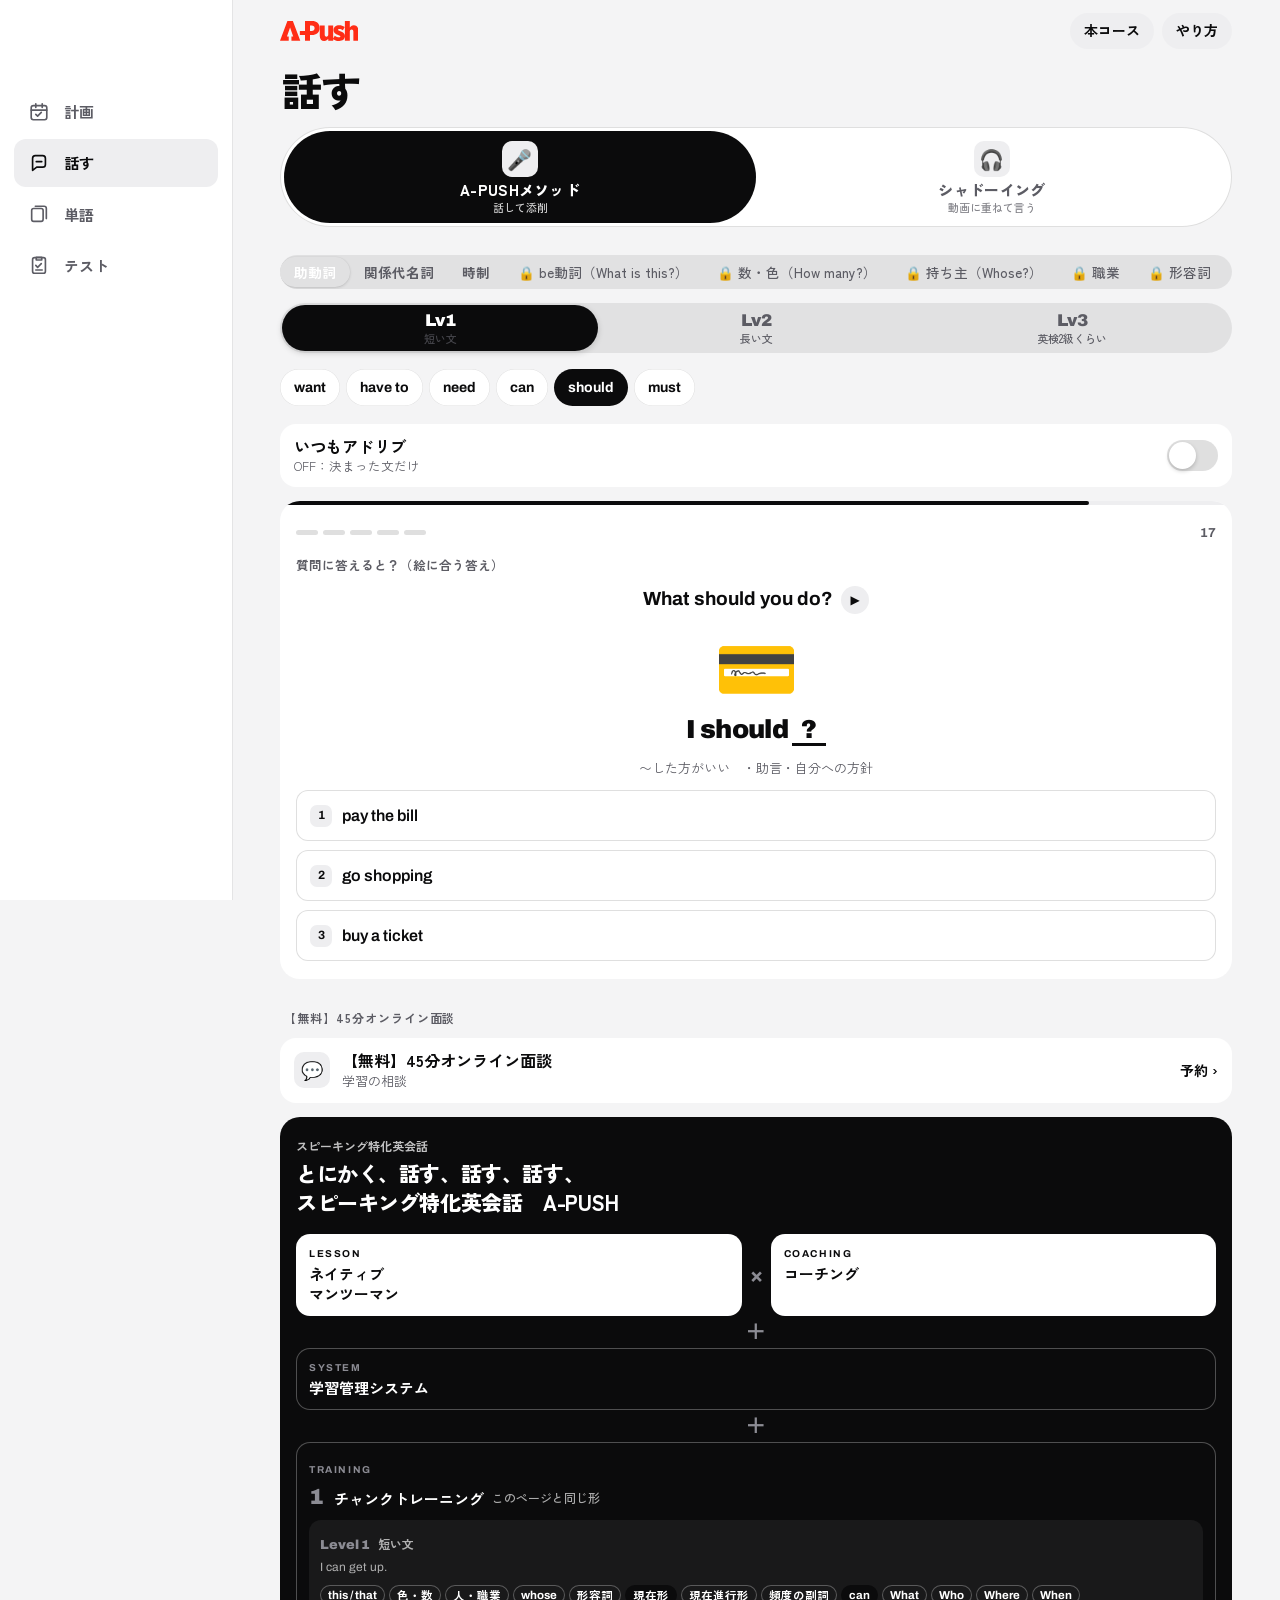
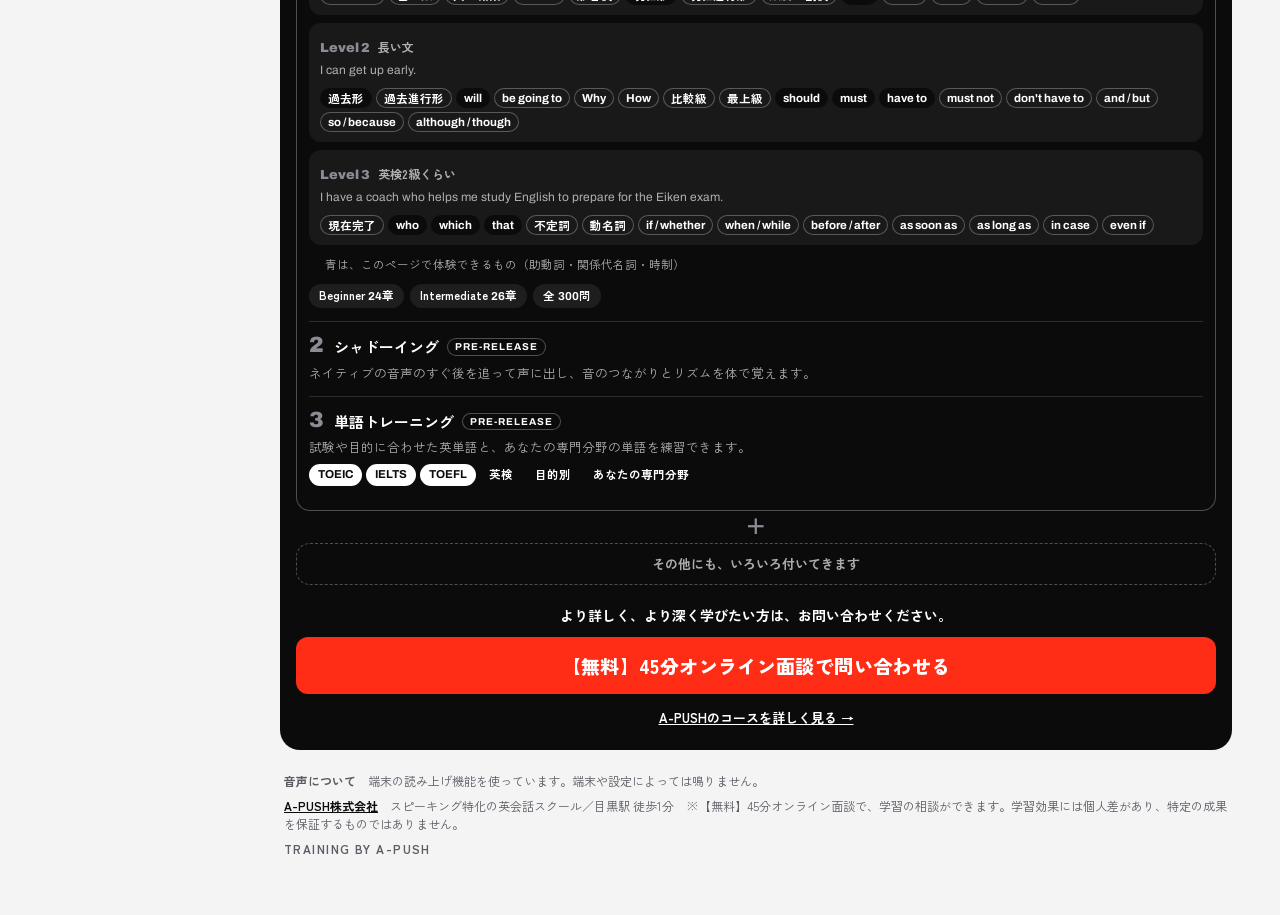
==== commit 8d646789: "話すの切り替えタブを分かりやすく（絵文字＋ひとこと）・アドリブは単語2つ（2026-11-12 kimi）" ====
--- a/index.html
+++ b/index.html
@@ -182,8 +182,8 @@
         <style>#a-en{justify-content:center;flex-wrap:wrap}#a-en .chip{font-family:var(--en);font-size:18px;color:var(--brand)}</style>
         <div class="adw"><div class="chips" id="a-en"></div><button class="tsay" id="a-say" aria-label="単語を聞く">🔊</button></div>
         <p class="say" id="a-ja"></p>
-        <p class="say">この3つの単語を全部使って、この型で1つの文を作り、声に出して言ってみよう。🎤を押して話し、言えたらもう一度押すと次へ進みます</p>
-        <p class="say">例：should ＋ ready / hiking / mountain → <span class="en">I should be ready for hiking on the mountain in the early morning.</span></p>
+        <p class="say">この2つの単語を両方使って、この型で1つの文を作り、声に出して言ってみよう。🎤を押して話し、言えたらもう一度押すと次へ進みます</p>
+        <p class="say">例：should ＋ ready / hiking → <span class="en">I should be ready for hiking in the early morning.</span></p>
         <button class="mic" id="a-mic">🎤 話す</button>
         <p class="say" id="a-live" aria-live="polite"></p>
         <div id="a-type" hidden>
@@ -380,8 +380,8 @@
 </div>
 <div class="hw" role="group" aria-roledescription="スライド">
   <span class="hw-k">05 アドリブ</span>
-  <h3>章の型＋単語3つで、<em>自分の1文</em>。</h3>
-  <p class="hw-x"><b>型・単語：should &amp; ready ／ hiking ／ mountain</b>I should be ready for hiking on the mountain in the early morning.</p>
+  <h3>章の型＋単語2つで、<em>自分の1文</em>。</h3>
+  <p class="hw-x"><b>型・単語：should &amp; ready ／ hiking</b>I should be ready for hiking in the early morning.</p>
   <p>思いついた1文を、🎤で言うだけ。</p>
 </div>
 <div class="hw" role="group" aria-roledescription="スライド">
@@ -600,19 +600,19 @@
   add(aw.map(w=>({en:w.word,ja:w.meaning||"",emo:""})));add(wordsNow());
   if(!ws.length){toast('今日の単語がまだありません。<a href="/words/">単語</a>で今日の単語を始めると、ここでアドリブができます');setTimeout(()=>$("toast").hidden=true,6000);return;}
   AD=true;clearInterval(timer);Adlib.reset();
-  const used=ws.slice(0,15).map(w=>w.en),rest=aw.filter(w=>!used.includes(w.word));
+  const used=ws.slice(0,10).map(w=>w.en),rest=aw.filter(w=>!used.includes(w.word));
   try{rest.length?localStorage.setItem("ap_adlib_words",JSON.stringify({day:A.day,words:rest})):aw.length&&localStorage.removeItem("ap_adlib_words");}catch(e){}
-  queue=Array.from({length:5},(_,n)=>({ad:true,words:[0,1,2].map(j=>ws[(n*3+j)%ws.length]).filter((w,j,a)=>a.indexOf(w)===j),frame:frameOf()}));   // 1問＝単語3つ。少なければ、くり返す
+  queue=Array.from({length:5},(_,n)=>({ad:true,words:[0,1].map(j=>ws[(n*2+j)%ws.length]).filter((w,j,a)=>a.indexOf(w)===j),frame:frameOf()}));   // 1問＝単語2つ。少なければ、くり返す
   qi=0;score=0;log=[];adl=[];
   openAd();
   $("v-adlib").closest(".card").scrollIntoView({behavior:"smooth",block:"start"});
 }
-/* いつもアドリブ：ONなら、話すは毎回アドリブ5問（今日の単語3つ × 今の型） */
+/* いつもアドリブ：ONなら、話すは毎回アドリブ5問（今日の単語2つ × 今の型） */
 let MIX=false;
 try{ MIX=localStorage.getItem("apush-training-mix")==="1"; }catch(e){}
 function paintMix(){
   $("mix").setAttribute("aria-checked",String(MIX));
-  $("mix-note").textContent=MIX?"ON：今日の単語3つでアドリブ":"OFF：決まった文だけ";
+  $("mix-note").textContent=MIX?"ON：今日の単語2つでアドリブ":"OFF：決まった文だけ";
 }
 $("mix").addEventListener("click",()=>{
   MIX=!MIX; try{ localStorage.setItem("apush-training-mix",MIX?"1":"0"); }catch(e){}
--- a/ui.css
+++ b/ui.css
@@ -116,8 +116,12 @@
 .seg:has(> .sl:not([hidden])) [aria-pressed="true"]{background:none}   /* 板（.sl）がある時は板が黒を運ぶ */
 .seg [aria-pressed="true"] small{color:inherit;opacity:.72}
 .seg a{text-decoration:none;text-align:center}
-.seg.sp-kind{margin:0 0 14px;padding:3px}
-.seg.sp-kind a{padding:10px 12px;font-size:14px;letter-spacing:.02em}
+/* 話すの種類（A-PUSHメソッド｜シャドーイング）：下の切り替えと見分けがつくよう、白い枠の大きなタブ＋絵文字＋ひとこと（2026-11-12 kimi） */
+.seg.sp-kind{margin:0 0 14px;padding:4px;background:var(--card);box-shadow:0 0 0 1px var(--line2) inset}
+.seg.sp-kind a{display:flex;flex-direction:column;align-items:center;gap:2px;padding:10px 10px 9px;font-size:15px;font-weight:800;letter-spacing:.02em;line-height:1.2}
+.seg.sp-kind a .ic{font-size:20px;line-height:1;margin-bottom:2px}
+.seg.sp-kind a small{font-size:11px;font-weight:500;opacity:.75;letter-spacing:0}
+.seg.sp-kind a[aria-pressed="true"] small{opacity:.8}
 .seg.lv button{display:flex;flex-direction:column;align-items:center;padding:6px 4px}
 .seg.lv b{font-family:var(--en);font-weight:900;font-size:17px}
 .seg.lv small{font-size:11px;color:var(--mute);font-weight:500}
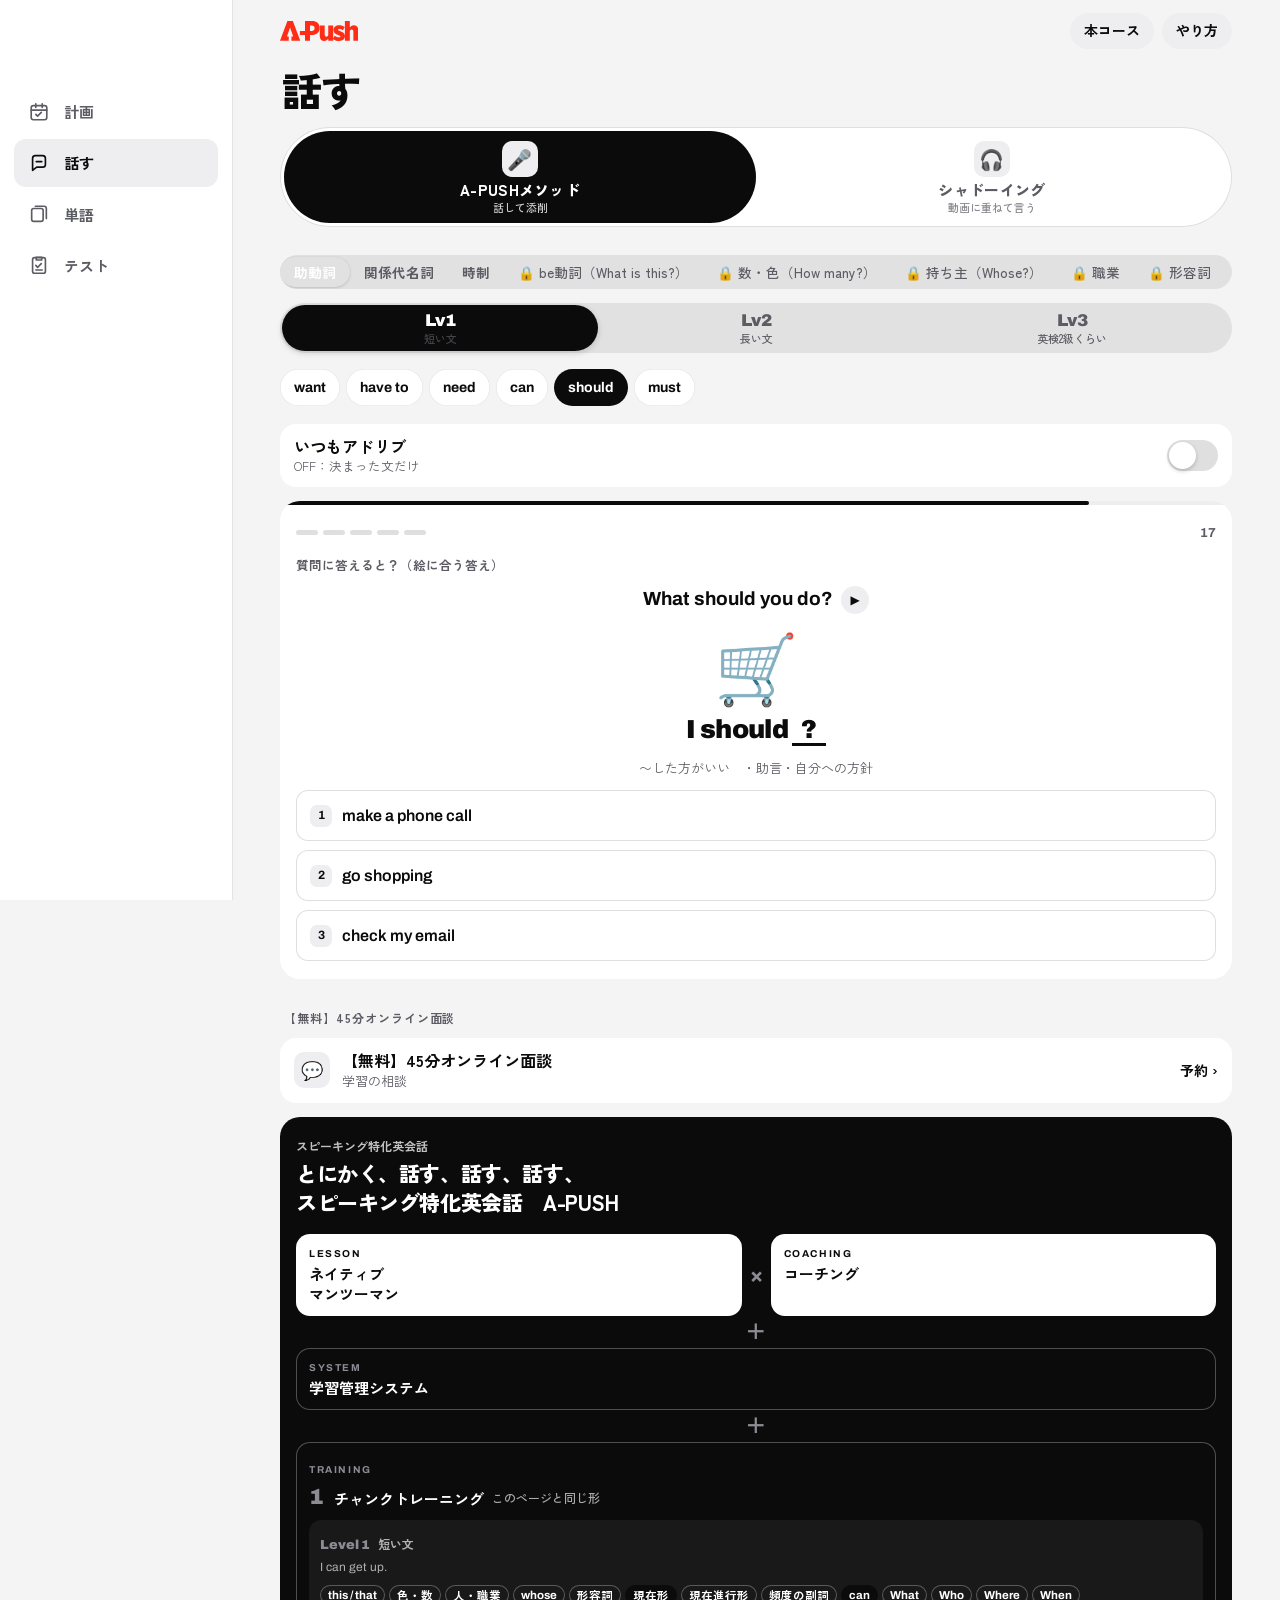
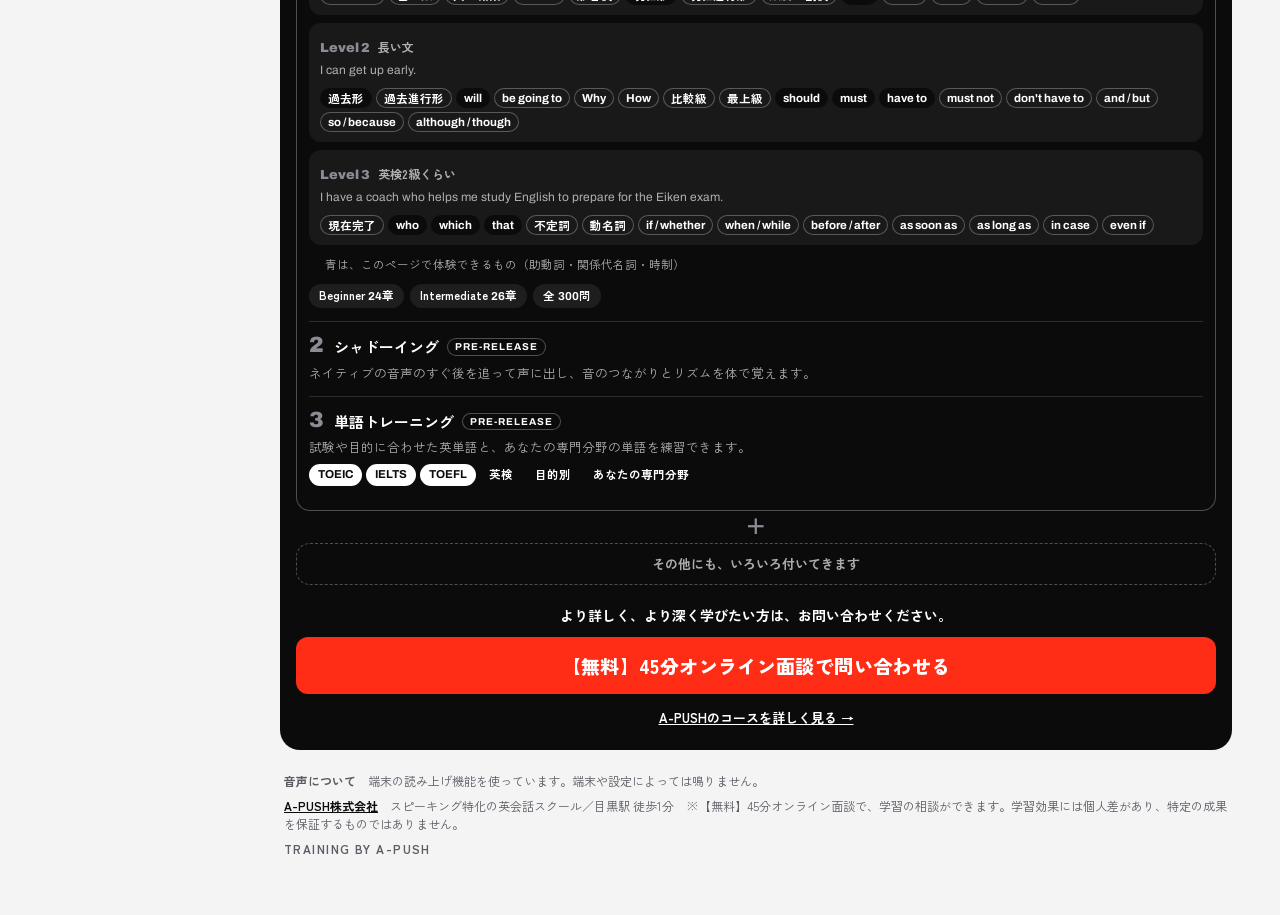
==== commit 5141ba67: "A-PUSH デザインを doboku・preraka にも（黒・白＋赤、丸いタブ、ツアー廃止、やり方は文字だけ）" ====
--- a/index.html
+++ b/index.html
@@ -179,11 +179,13 @@
         <p class="stem" id="a-frame"></p>
         <p class="say" id="a-fja"></p>
         <div class="pic" id="a-pic" aria-hidden="true"></div>
-        <style>#a-en{justify-content:center;flex-wrap:wrap}#a-en .chip{font-family:var(--en);font-size:18px;color:var(--brand)}</style>
+        <style>#a-en{justify-content:center;flex-wrap:wrap}#a-en .chip{font-family:var(--en);font-size:18px;color:var(--brand)}.sayja{margin:0;text-align:center;font-size:16px;font-weight:700;line-height:1.5}.sayja b{display:block;font-size:11px;font-weight:600;letter-spacing:.08em;color:var(--mute)}#a-mbtn{align-self:center}.model{margin:0;text-align:center;font-size:16px;font-weight:600;background:var(--soft);border-radius:12px;padding:10px 12px}</style>
+        <p class="sayja" id="a-sayja" hidden></p>
         <div class="adw"><div class="chips" id="a-en"></div><button class="tsay" id="a-say" aria-label="単語を聞く">🔊</button></div>
         <p class="say" id="a-ja"></p>
-        <p class="say">この2つの単語を両方使って、この型で1つの文を作り、声に出して言ってみよう。🎤を押して話し、言えたらもう一度押すと次へ進みます</p>
-        <p class="say">例：should ＋ ready / hiking → <span class="en">I should be ready for hiking in the early morning.</span></p>
+        <p class="say" id="a-how">型と単語を使って、言うことを1文で。🎤を押して話し、言えたらもう一度押すと次へ進みます</p>
+        <button class="pill" id="a-mbtn" hidden>お手本を見る</button>
+        <p class="model en" id="a-model" hidden></p>
         <button class="mic" id="a-mic">🎤 話す</button>
         <p class="say" id="a-live" aria-live="polite"></p>
         <div id="a-type" hidden>
@@ -380,9 +382,9 @@
 </div>
 <div class="hw" role="group" aria-roledescription="スライド">
   <span class="hw-k">05 アドリブ</span>
-  <h3>章の型＋単語2つで、<em>自分の1文</em>。</h3>
-  <p class="hw-x"><b>型・単語：should &amp; ready ／ hiking</b>I should be ready for hiking in the early morning.</p>
-  <p>思いついた1文を、🎤で言うだけ。</p>
+  <h3>型と「言うこと」で、<em>自分の1文</em>。</h3>
+  <p class="hw-x"><b>型：I usually ＿＿ on weekends.　言うこと：週末にいつもすること　単語：play ／ tennis</b>I usually play tennis on weekends.</p>
+  <p>迷ったら「お手本を見る」。まねして言うのも練習です。</p>
 </div>
 <div class="hw" role="group" aria-roledescription="スライド">
   <span class="hw-k">06 AI添削と復習</span>
@@ -600,19 +602,19 @@
   add(aw.map(w=>({en:w.word,ja:w.meaning||"",emo:""})));add(wordsNow());
   if(!ws.length){toast('今日の単語がまだありません。<a href="/words/">単語</a>で今日の単語を始めると、ここでアドリブができます');setTimeout(()=>$("toast").hidden=true,6000);return;}
   AD=true;clearInterval(timer);Adlib.reset();
-  const used=ws.slice(0,10).map(w=>w.en),rest=aw.filter(w=>!used.includes(w.word));
+  const used=ws.slice(0,5).map(w=>w.en),rest=aw.filter(w=>!used.includes(w.word));
   try{rest.length?localStorage.setItem("ap_adlib_words",JSON.stringify({day:A.day,words:rest})):aw.length&&localStorage.removeItem("ap_adlib_words");}catch(e){}
-  queue=Array.from({length:5},(_,n)=>({ad:true,words:[0,1].map(j=>ws[(n*2+j)%ws.length]).filter((w,j,a)=>a.indexOf(w)===j),frame:frameOf()}));   // 1問＝単語2つ。少なければ、くり返す
+  queue=Array.from({length:5},(_,n)=>({ad:true,words:[ws[n%ws.length]],frame:frameOf()}));   // 1問＝単語1つ（作りやすく。2026-11-12 kimi）。少なければ、くり返す
   qi=0;score=0;log=[];adl=[];
   openAd();
   $("v-adlib").closest(".card").scrollIntoView({behavior:"smooth",block:"start"});
 }
-/* いつもアドリブ：ONなら、話すは毎回アドリブ5問（今日の単語2つ × 今の型） */
+/* いつもアドリブ：ONなら、話すは毎回アドリブ5問（今日の単語1つ × 今の型） */
 let MIX=false;
 try{ MIX=localStorage.getItem("apush-training-mix")==="1"; }catch(e){}
 function paintMix(){
   $("mix").setAttribute("aria-checked",String(MIX));
-  $("mix-note").textContent=MIX?"ON：今日の単語2つでアドリブ":"OFF：決まった文だけ";
+  $("mix-note").textContent=MIX?"ON：今日の単語でアドリブ":"OFF：決まった文だけ";
 }
 $("mix").addEventListener("click",()=>{
   MIX=!MIX; try{ localStorage.setItem("apush-training-mix",MIX?"1":"0"); }catch(e){}
@@ -622,7 +624,7 @@
 function openAd(){
   const q=queue[qi];
   clearInterval(timer);$("tbar").style.width="100%";$("tbar").classList.remove("low");
-  Adlib.show({tag:"アドリブ",n:(qi+1)+" / "+queue.length,frame:q.frame.en,frameJa:q.frame.ja,pattern:q.frame.en,
+  Adlib.show({tag:"アドリブ",n:(qi+1)+" / "+queue.length,frame:q.frame.en,frameJa:q.frame.ja,pattern:q.frame.en,say:"この型で、この単語を使って自分のことを1文",
     words:q.words.map(w=>({en:w.en,ja:w.ja,pic:w.emo})),word:q.words.map(w=>w.en).join(" / "),meaning:q.words.map(w=>w.ja).join(" / ")});
 }
 /* アドリブの流れ（🎤・添削・3回・復習は /adlib.js）。ここはこのページの分だけ */
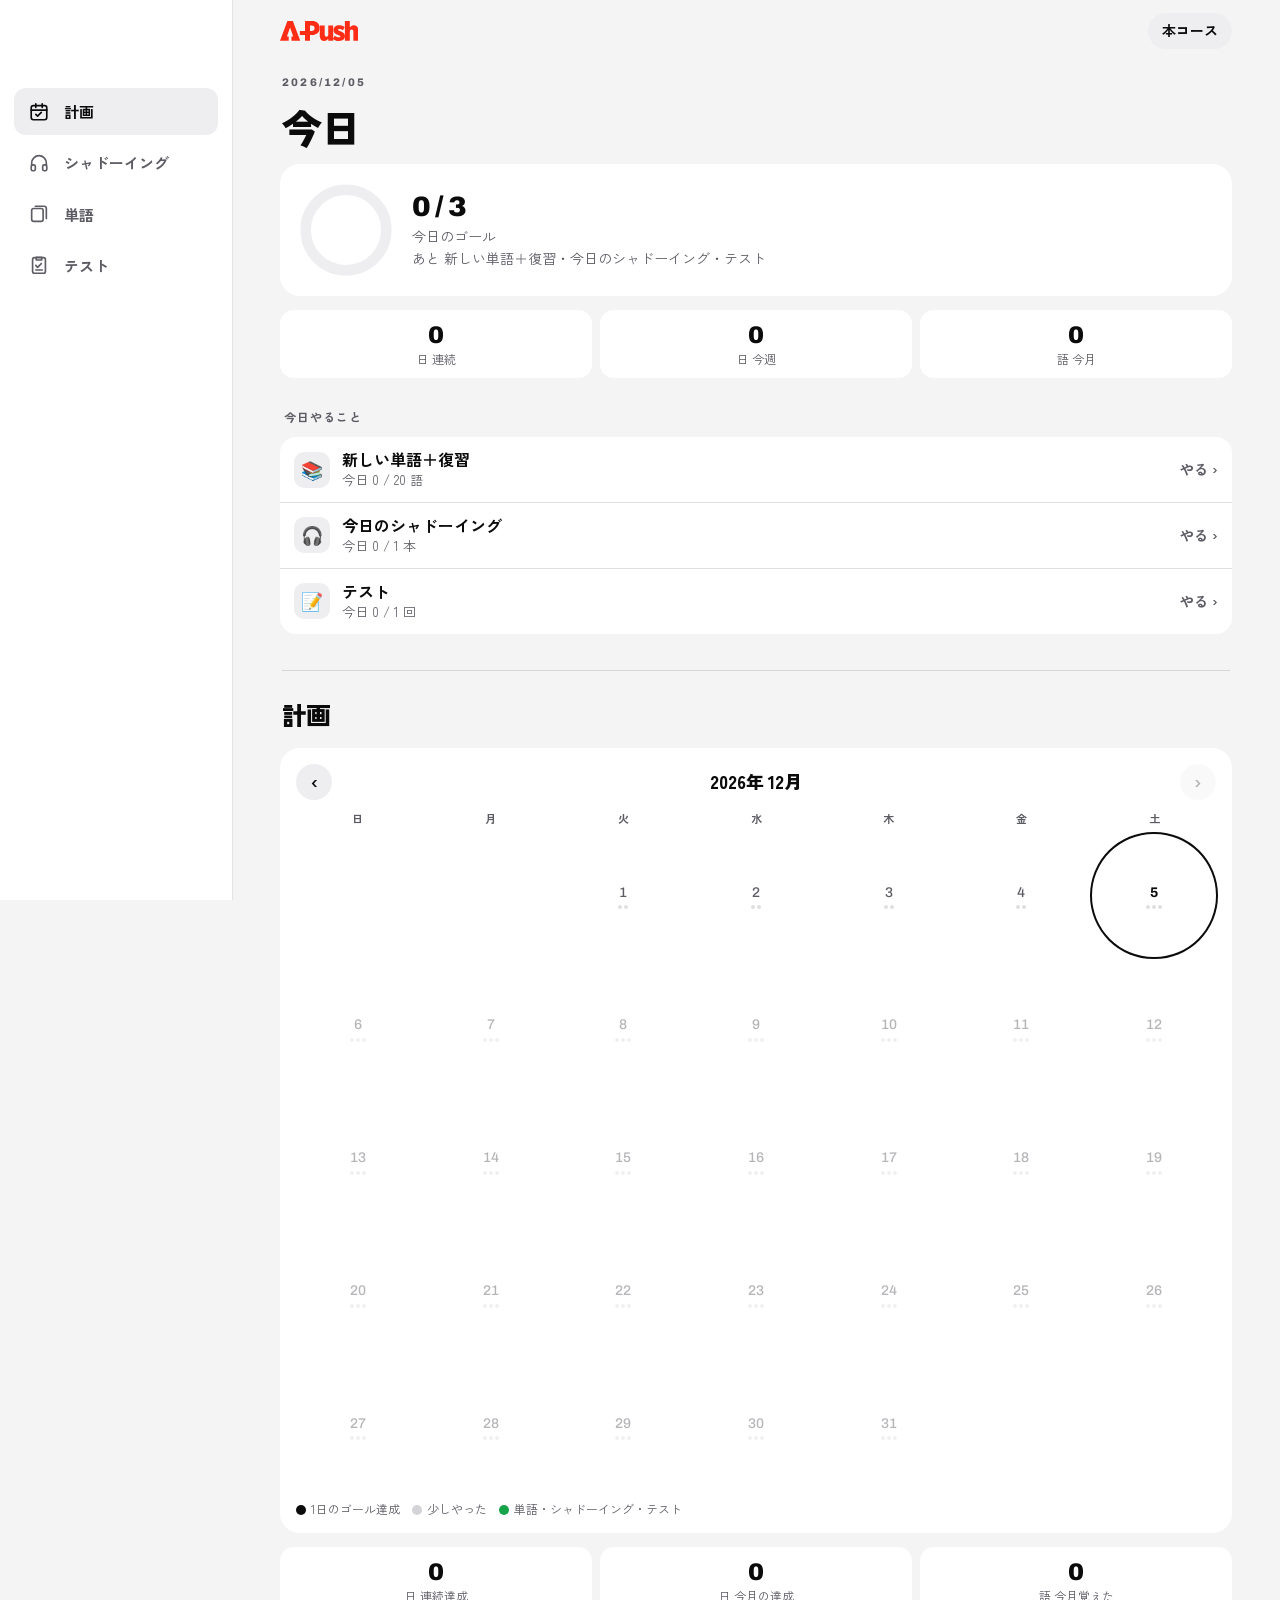
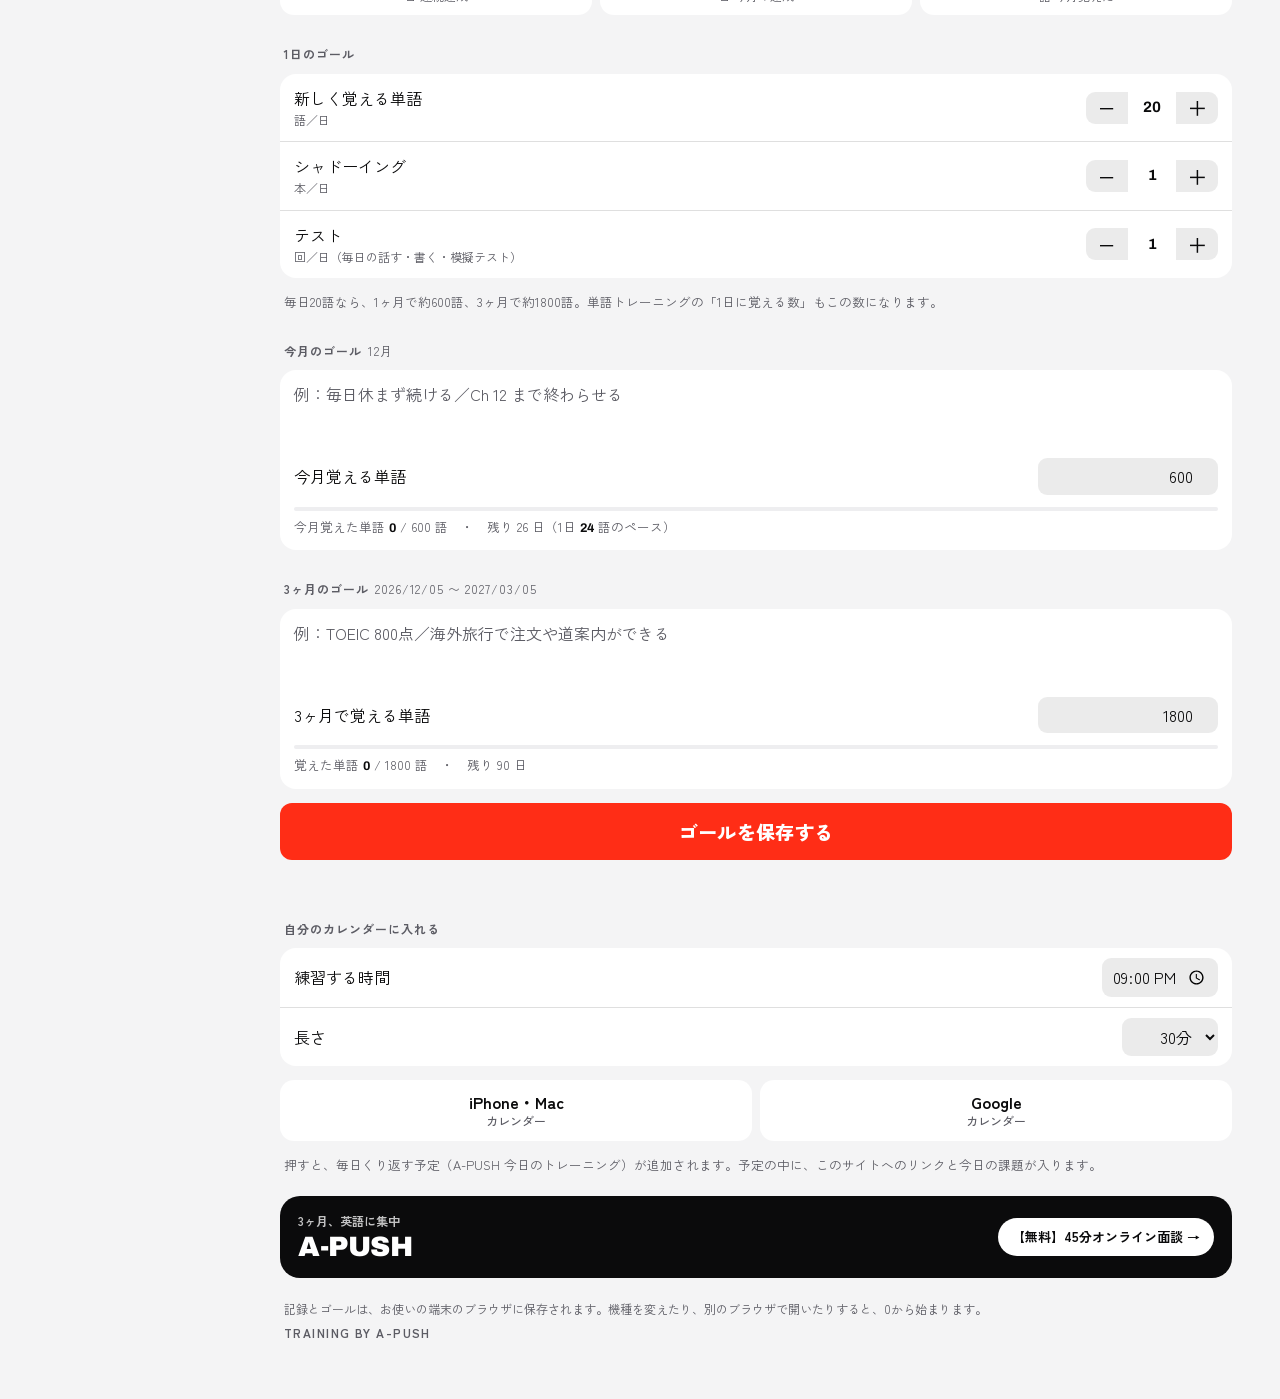
==== commit 2fc030d8: "A-PUSHメソッドを外してタブを4つ（計画・シャドーイング・単語・テスト）に。本コースは章ごとの録音（30秒以上・週1本だけ端末に成長記録）。Business 41章・全部専門仕様の生徒も（2026" ====
--- a/index.html
+++ b/index.html
@@ -2,873 +2,32 @@
 <html lang="ja">
 <head>
 <meta charset="utf-8">
-<script>window.SITE={"id":"free","domain":"training.apush.jp","tourKey":"training","login":false,"words":{"title":"A-PUSH 単語（お試し版）","dir":"","index":false,"check":false,"default":"toeic700","syncUrl":"https://script.google.com/macros/s/AKfycbxFb0g6A2tabxluPos92mMQLU2pREAvqrwoZeflHXoOHPPf9rh5KufWlVkCX2rHs-pCvw/exec","courses":[{"g":"TOEIC","id":"toeic700","t":"TOEIC 700"},{"g":"ビジネス","id":"business","t":"ビジネス英単語（基本200）"},{"g":"IELTS","id":"ielts55","t":"IELTS 5.5"},{"g":"TOEFL","id":"toefl60","t":"TOEFL iBT 60"},{"g":"英検®","id":"eiken_pre2","t":"英検®準2級"},{"g":"ネイティブ","id":"native","t":"ネイティブのフレーズ（50）"},{"g":"スラング","id":"slang","t":"英語のスラング（50）"}],"locked":[{"g":"基本","id":"gen2","t":"中学2年レベル"},{"g":"基本","id":"gen3","t":"中学3年レベル"},{"g":"基本","id":"gen4","t":"高校基礎レベル"},{"g":"TOEIC","id":"toeic800","t":"800点"},{"g":"TOEIC","id":"toeic900","t":"900点"},{"g":"TOEIC","id":"toeic950","t":"950点"},{"g":"IELTS","id":"ielts60","t":"6.0"},{"g":"IELTS","id":"ielts65","t":"6.5"},{"g":"IELTS","id":"ielts70","t":"7.0"},{"g":"IELTS","id":"ielts75","t":"7.5"},{"g":"IELTS","id":"ielts80","t":"8.0"},{"g":"IELTS","id":"ielts85","t":"8.5"},{"g":"TOEFL","id":"toefl70","t":"70点"},{"g":"TOEFL","id":"toefl80","t":"80点"},{"g":"TOEFL","id":"toefl90","t":"90点"},{"g":"TOEFL","id":"toefl100","t":"100点"},{"g":"TOEFL","id":"toefl110","t":"110点"},{"g":"ビジネス","id":"biz1","t":"レベル1"},{"g":"ビジネス","id":"biz2","t":"レベル2"},{"g":"ビジネス","id":"biz3","t":"レベル3"},{"g":"ビジネス","id":"biz4","t":"レベル4"},{"g":"ビジネス","id":"biz5","t":"マーケティング・営業"},{"g":"ビジネス","id":"biz6","t":"IT・デジタル"},{"g":"ビジネス","id":"biz7","t":"製造・物流・品質"},{"g":"ビジネス","id":"biz8","t":"金融・会計・法務"},{"g":"ビジネス","id":"biz9","t":"人事・組織・働き方"},{"g":"ビジネス","id":"biz10","t":"インド・海外ビジネス"},{"g":"英検®","id":"eiken2","t":"2級"},{"g":"英検®","id":"eikenp1","t":"準1級"},{"g":"英検®","id":"eiken1","t":"1級"}]},"links":{"lp":"https://lp.apush.jp/","course":"/course/","line":true},"tours":null,"manifest":{"name":"A-PUSH 単語トレーニング","short":"A-PUSH単語","description":"TOEIC 700点を狙う単語を、絵と声で毎日。忘却曲線で、忘れかけた単語がまた出てきます。","start_url":"/words/?from=home","color":"#FFFFFF"},"exams":[{"id":"toeic","bank":true,"title":"TOEIC L&R","desc":"10分トレーニング・ショートタイムチャレンジ（25〜30分）・チャプター別トレーニング"},{"id":"ielts","bank":true,"title":"IELTS Academic","desc":"10分トレーニング・ショートタイムチャレンジ（25〜30分）・チャプター別トレーニング"},{"id":"toefl","bank":true,"title":"TOEFL iBT","desc":"10分トレーニング・ショートタイムチャレンジ（25〜30分）・チャプター別トレーニング"},{"id":"eiken1","bank":true,"title":"英検®1級","desc":"10分トレーニング・ショートタイムチャレンジ（25〜30分）・チャプター別トレーニング","group":"eiken","groupTitle":"英検®"},{"id":"eikenp1","bank":true,"title":"英検®準1級","desc":"10分トレーニング・ショートタイムチャレンジ（25〜30分）・チャプター別トレーニング","group":"eiken","groupTitle":"英検®"},{"id":"eiken2","bank":true,"title":"英検®2級","desc":"10分トレーニング・ショートタイムチャレンジ（25〜30分）・チャプター別トレーニング","group":"eiken","groupTitle":"英検®"},{"id":"eikenp2plus","bank":true,"title":"英検®準2級プラス","desc":"10分トレーニング・ショートタイムチャレンジ（25〜30分）・チャプター別トレーニング","group":"eiken","groupTitle":"英検®"},{"id":"eikenp2","bank":true,"title":"英検®準2級","desc":"10分トレーニング・ショートタイムチャレンジ（25〜30分）・チャプター別トレーニング","group":"eiken","groupTitle":"英検®"},{"id":"eiken3","bank":true,"title":"英検®3級","desc":"10分トレーニング・ショートタイムチャレンジ（25〜30分）・チャプター別トレーニング","group":"eiken","groupTitle":"英検®"},{"id":"eiken4","bank":true,"title":"英検®4級","desc":"10分トレーニング・ショートタイムチャレンジ（25〜30分）・チャプター別トレーニング","group":"eiken","groupTitle":"英検®"}],"daily":true,"free":true};</script>
 <meta name="viewport" content="width=device-width, initial-scale=1, viewport-fit=cover">
-<meta name="description" content="絵を見て英語を選び、声に出して3回。A-PUSHのスピーキング反復トレーニング。">
+<!-- 動詞チャンクの「話す」は外した（2026-11-16）。トップは検索・LINE のプレビュー用に残して /plan/ へ移す -->
+<meta http-equiv="refresh" content="0;url=/plan/">
+<script>location.replace("/plan/" + location.search + location.hash);</script>
+<meta name="description" content="単語・シャドーイング・テストで毎日続ける、A-PUSHの無料英語トレーニング。">
 <meta name="theme-color" content="#F2F4F8">
-<meta name="color-scheme" content="light">
 <link rel="canonical" href="https://training.apush.jp/">
 
 <!-- LINEやSNSでリンクを貼ったときのプレビュー -->
 <meta property="og:type" content="website">
 <meta property="og:url" content="https://training.apush.jp/">
-<meta property="og:title" content="動詞チャンクトレーニング｜A-PUSH">
-<meta property="og:description" content="絵を見て英語を選び、声に出して3回。1回2分のスピーキング練習。">
+<meta property="og:title" content="A-PUSH トレーニング（無料）">
+<meta property="og:description" content="単語・シャドーイング・テスト。毎日少しずつ続ける英語トレーニング。">
 <meta property="og:image" content="https://training.apush.jp/ogp.png">
 <meta property="og:site_name" content="A-PUSH">
 <meta name="twitter:card" content="summary_large_image">
 
 <link rel="icon" href="/favicon.png">
 <link rel="apple-touch-icon" href="/apple-touch-icon.png">
-<link rel="manifest" href="/chunk.webmanifest">
+<link rel="manifest" href="/manifest.webmanifest">
 <meta name="apple-mobile-web-app-capable" content="yes">
 <meta name="apple-mobile-web-app-title" content="A-PUSH">
 
-<title>動詞チャンクトレーニング</title>
-<link rel="preconnect" href="https://fonts.googleapis.com">
-<link rel="preconnect" href="https://fonts.gstatic.com" crossorigin>
-<link rel="stylesheet" href="https://fonts.googleapis.com/css2?family=Archivo:wght@500;700;900&family=Zen+Kaku+Gothic+New:wght@400;500;700;900&display=swap">
-<link rel="stylesheet" href="/ui.css">
-<style>
-/* 話す（training）：見た目は /ui.css（doboku と同じ）。ここは doboku に無い分だけ */
-img{max-width:100%}
-.sr{position:absolute;width:1px;height:1px;overflow:hidden;clip:rect(0 0 0 0)}
-.en{font-family:var(--en)}
-.stem{font-family:var(--en);font-size:clamp(21px,5.4vw,26px);font-weight:900;letter-spacing:-.025em;line-height:1.2}
-.qq{margin:0;text-align:center;font-family:var(--en);font-size:19px;font-weight:700;line-height:1.4;text-wrap:balance}
-.qq button{width:28px;height:28px;border-radius:50%;background:var(--soft);color:var(--brand);font-size:12px;vertical-align:middle;margin-left:4px}
-.chip.num small{font-size:11px;opacity:.7;margin-left:5px;font-weight:500}
-.acts a{text-align:center;text-decoration:none}
-.nudge{margin:0;padding-top:12px;border-top:.5px solid var(--line2);font-size:13px;color:var(--mute);line-height:1.6}
-.nudge b{display:block;color:var(--ink);font-size:14px;font-weight:700;margin-bottom:2px}
-
-/* ホーム画面に追加 */
-.a2hs{display:grid;grid-template-columns:auto 1fr auto auto;align-items:center;gap:10px;background:var(--soft);border-radius:var(--r);padding:12px}
-.a2hs img{border-radius:10px}
-.a2hs b{display:block;font-size:13.5px;font-weight:700;line-height:1.4}
-.a2hs span{display:block;font-size:12px;color:var(--mute);line-height:1.5;margin-top:2px}
-.a2hs #a2hs-btn{background:var(--brand);color:var(--on);border-radius:99px;padding:8px 14px;font-size:13px;font-weight:700;white-space:nowrap}
-.a2hs .x{font-size:20px;color:var(--mute);width:34px;height:34px}
-
-/* やり方（スライド）：下から出る白いシート */
-.how{border:0;padding:0 16px calc(16px + env(safe-area-inset-bottom,0px));margin:auto auto 0;width:100%;max-width:760px;max-height:calc(100dvh - env(safe-area-inset-top,0px) - 24px);overflow:auto;
-  background:var(--card);color:var(--ink);border-radius:24px 24px 0 0;box-shadow:0 -8px 40px rgba(0,0,0,.18)}
-.how::backdrop{background:var(--scrim)}
-.how .sh-top{cursor:default;touch-action:auto}
-.slides{display:flex;overflow-x:auto;scroll-snap-type:x mandatory;scrollbar-width:none;border-radius:14px;overscroll-behavior-x:contain;border:1px solid var(--line)}
-.slides::-webkit-scrollbar{display:none}
-.slides img{flex:0 0 100%;width:100%;height:auto;aspect-ratio:16/9;scroll-snap-align:center;display:block;background:#F4F7FB}
-.slidebar{display:flex;align-items:center;justify-content:center;gap:12px;padding:12px 0 2px}
-.slidebar button{width:44px;height:44px;border-radius:50%;background:var(--soft);color:var(--brand);font-size:22px;font-weight:700}
-.slidebar button:disabled{opacity:.3;cursor:default}
-.slidebar .n{font-family:var(--en);font-size:14px;font-weight:700;font-variant-numeric:tabular-nums;min-width:60px;text-align:center;color:var(--mute)}
-
-/* 面談 */
-.group a.row{text-decoration:none;color:var(--ink)}
-.row .chev.go{color:var(--brand)}
-
-/* A-PUSH のコース案内（doboku の .apush と同じ濃紺の箱） */
-.more{background:var(--dark);color:#fff;border-radius:20px;padding:20px 16px 22px;--m:rgba(255,255,255,.66);--l:rgba(255,255,255,.14);--l2:rgba(255,255,255,.28);--acc:var(--mid)}
-.more .k{margin:0 0 4px;font-size:12px;color:rgba(255,255,255,.75);font-weight:600}
-.more h2{font-family:var(--fd);font-size:21px;font-weight:900;letter-spacing:-.02em;line-height:1.35;margin:0;text-wrap:balance}
-.formula{margin-top:18px;display:grid}
-.op{font-family:var(--en);font-size:20px;font-weight:900;color:var(--acc);text-align:center;line-height:1;padding:6px 0}
-.duo{display:grid;grid-template-columns:1fr auto 1fr;align-items:stretch}
-.duo .op{display:grid;place-items:center;padding:0 8px}
-.blk{background:var(--card);color:var(--ink);border-radius:14px;padding:12px 13px}
-.blk i{display:block;font-style:normal;font-family:var(--en);font-size:10px;font-weight:700;letter-spacing:.16em;color:var(--brand)}
-.blk b{display:block;font-size:15px;font-weight:700;line-height:1.35;margin-top:2px}
-.blk.dark{background:transparent;color:#fff;box-shadow:0 0 0 1px var(--l2) inset}
-.blk.dark i{color:var(--acc)}
-.train{box-shadow:0 0 0 1px var(--l2) inset;border-radius:14px;padding:12px 13px}
-.train>i{font-style:normal;font-family:var(--en);font-size:10px;font-weight:700;letter-spacing:.16em;color:var(--acc)}
-.tr{padding:13px 0;border-top:1px solid var(--l)}
-.tr::after{content:"";display:block;clear:both}
-.tr:first-of-type{border-top:0;padding-top:8px}
-.tr .no{float:left;font-family:var(--en);font-size:22px;font-weight:900;color:var(--acc);line-height:1;margin:-1px 10px 0 0}
-.tr h3{margin:0;font-size:15px;font-weight:700;display:flex;flex-wrap:wrap;align-items:center;gap:6px 8px}
-.tr h3 small{font-size:12px;font-weight:500;color:var(--m)}
-.tr p{margin:4px 0 0;font-size:12.5px;color:var(--m);line-height:1.6}
-.pre{font-family:var(--en);font-size:10px;font-weight:700;letter-spacing:.1em;color:#fff;box-shadow:0 0 0 1px var(--l2) inset;border-radius:99px;padding:1px 8px}
-.lvls{display:grid;gap:8px;margin-top:10px}
-.lvl{border-radius:12px;background:rgba(255,255,255,.06);padding:10px 11px}
-.lvh{margin:0;display:flex;flex-wrap:wrap;align-items:baseline;gap:2px 8px}
-.lvh b{font-family:var(--en);font-size:13px;font-weight:900;color:var(--acc)}
-.lvh span{font-size:12px;font-weight:700}
-.lvh em{flex-basis:100%;font-style:normal;font-family:var(--en);font-size:12px;color:var(--m)}
-.cs{display:flex;flex-wrap:wrap;gap:4px;margin-top:8px}
-.cs span{font-family:var(--en);font-size:11.5px;font-weight:700;box-shadow:0 0 0 1px var(--l2) inset;border-radius:99px;padding:2px 8px;line-height:1.4}
-.cs span.j{font-family:var(--f)}
-.cs span.g{background:var(--brand);box-shadow:none;color:#fff}
-.more .legend{font-size:11.5px;color:var(--m);margin:10px 0 0;padding:0;display:flex;align-items:center;gap:6px}
-.more .legend::before{content:"";width:10px;height:10px;border-radius:50%;background:var(--brand)}
-.count{display:flex;gap:6px;flex-wrap:wrap;margin-top:10px}
-.count span{font-size:11.5px;font-weight:700;background:rgba(255,255,255,.08);border-radius:99px;padding:3px 10px}
-.count span b{font-family:var(--en);color:#fff}
-.tags{display:flex;flex-wrap:wrap;gap:4px;margin-top:7px}
-.tags span{font-family:var(--en);font-size:11.5px;font-weight:700;background:var(--card);color:var(--ink);border-radius:99px;padding:2px 9px}
-.tags span.g{background:var(--brand);color:#fff;font-family:var(--f)}
-.etc{text-align:center;font-size:13px;font-weight:700;color:var(--m);border:1px dashed var(--l2);border-radius:14px;padding:10px}
-.more .cta{margin:20px 0 10px;font-size:14px;font-weight:700;text-align:center}
-.more .ghost{background:rgba(255,255,255,.1);color:#fff}
-.more .lp{display:block;text-align:center;margin-top:14px;font-size:13px;font-weight:700;color:#fff}
-.foot a{color:var(--ink);font-weight:700}
-</style>
-<script src="/lock.js"></script>
+<title>A-PUSH トレーニング（無料）</title>
 </head>
-<body data-tab="sp">
-<svg width="0" height="0" style="position:absolute" aria-hidden="true"><symbol id="aplogo" viewBox="0 0 228.41 58.35"><polygon points="21.57 0 0 57.45 16.22 57.45 25.48 57.45 25.48 45.57 20.25 45.57 29.37 18.69 38.55 45.57 33.35 45.57 33.35 57.45 42.61 57.45 59.18 57.45 37.53 0 21.57 0"/><path d="M93.35.33h-20.4v28.56h-15v12.25h15v16.31h14.61v-16.31h5.63c12.49-.16,22.44-6.95,22.44-20.66v-.33C115.62,7.34,106.81.33,93.35.33ZM100.94,21.05c0,4.81-3.1,7.83-8.24,7.83h-5.14v-16h5.06c5.3,0,8.32,2.69,8.32,7.92v.25Z"/><path d="M215.36,12.4c-5.63,0-9.22,3.18-11.67,6.69V.33h-14.36v43.41c0-7.51-5.39-10.77-13.38-13.79-4.32-1.79-6.53-2.69-6.53-4.32v-.16c0-1.22,1.06-2.28,3.35-2.28,3.18,0,7.34,1.55,10.85,3.75l5.22-9.71c-4.9-3.18-10.69-4.73-16.16-4.73-9.63,0-16.4,5.3-16.4,14.2v.16c0,8,5.71,11.1,13.47,13.95,4.41,1.71,6.45,2.53,6.45,4.24v.16c0,1.39-1.14,2.45-3.59,2.45-3.92,0-8.49-1.79-12.81-4.81l-4.66,8.26V13.3h-14.36v26.03c0,4.08-2.2,6.28-5.3,6.28s-5.06-2.2-5.06-6.28V13.3h-14.36v30.44c0,8.98,4.81,14.61,13.06,14.61,5.63,0,9.22-3.18,11.67-6.69v5.79h14.36v-4.55c5.54,3.86,11.77,5.44,17.56,5.44,9.96,0,16.65-5.22,16.65-14.44v13.55h14.36v-26.03c0-4.08,2.2-6.28,5.3-6.28s5.06,2.2,5.06,6.28v26.03h14.36v-30.44c0-8.98-4.81-14.61-13.06-14.61Z"/></symbol></svg>
-
-<main class="screen">
-  <div class="nav"><span class="navl"><svg class="aplogo" viewBox="0 0 228.41 58.35" fill="currentColor" role="img" aria-label="A-PUSH"><use href="#aplogo"/></svg><span class="mini">話す</span></span><button class="pill" id="btn-how" aria-haspopup="dialog">やり方</button></div>
-  <h1 class="large">話す</h1>
-
-  <div class="seg scroll" id="tabs" role="group" aria-label="種目">
-    <button id="t-modal" aria-pressed="true">助動詞</button>
-    <button id="t-relative" aria-pressed="false">関係代名詞</button>
-    <button id="t-tense" aria-pressed="false">時制</button>
-    <span id="t-locked" style="display:contents"></span>
-  </div>
-  <div class="seg lv" id="lvsel" role="group" aria-label="レベル">
-    <button data-lv="1" aria-pressed="true"><b>Lv1</b><small>短い文</small></button>
-    <button data-lv="2" aria-pressed="false"><b>Lv2</b><small>長い文</small></button>
-    <button data-lv="3" aria-pressed="false"><b>Lv3</b><small>英検2級くらい</small></button>
-  </div>
-
-  <div class="chips" id="chips" role="group" aria-label="型を選ぶ"></div>
-  <div class="toggle-row">
-    <div><b>いつもアドリブ</b><span id="mix-note">OFF：決まった文だけ</span></div>
-    <button class="switch" id="mix" role="switch" aria-checked="false" aria-label="いつもアドリブ"><i></i></button>
-  </div>
-
-  <div class="card">
-    <div class="bar"><i id="tbar"></i></div>
-    <div class="cin">
-
-      <div id="v-quiz" class="cin" style="padding:0">
-        <div class="meta">
-          <span class="pips" id="pips"></span>
-          <span id="qleft">20</span>
-        </div>
-        <p class="ask" id="ask">質問に答えると？</p>
-        <p class="qq" id="qq"></p>
-        <div class="pic" id="pic" role="img"></div>
-        <p class="stem" id="stem"></p>
-        <p class="say" id="stemja"></p>
-        <div class="choices" id="choices"></div>
-      </div>
-
-      <div id="v-repeat" class="cin" style="padding:0" hidden>
-        <p class="verdict" id="verdict"></p>
-        <div class="pic" id="rpic" aria-hidden="true"></div>
-        <p class="say en" id="rq"></p>
-        <p class="answer" id="answer"></p>
-        <p class="say" id="answerja"></p>
-        <p class="say" id="rsay">声に出して3回。タップすると音が鳴ります。</p>
-        <div class="dots" id="dots">
-          <button class="dot" data-d="0" aria-label="1回目">1</button>
-          <button class="dot" data-d="1" aria-label="2回目">2</button>
-          <button class="dot" data-d="2" aria-label="3回目">3</button>
-        </div>
-        <div class="acts"><button class="primary" id="btn-next" disabled>次の絵へ</button></div>
-      </div>
-
-<!-- アドリブ（🎤で言う → AI添削 → 3回）と、添削した文の復習の画面。無料版・本コース共通（build が「部品の差し込み」の印の所に入れる）。動きは /adlib.js -->
-      <div id="v-adlib" class="cin" style="padding:0" hidden>
-        <div class="meta"><span class="wcat" id="a-tag">アドリブ</span><span id="a-n"></span></div>
-        <p class="stem" id="a-frame"></p>
-        <p class="say" id="a-fja"></p>
-        <div class="pic" id="a-pic" aria-hidden="true"></div>
-        <style>#a-en{justify-content:center;flex-wrap:wrap}#a-en .chip{font-family:var(--en);font-size:18px;color:var(--brand)}.sayja{margin:0;text-align:center;font-size:16px;font-weight:700;line-height:1.5}.sayja b{display:block;font-size:11px;font-weight:600;letter-spacing:.08em;color:var(--mute)}#a-mbtn{align-self:center}.model{margin:0;text-align:center;font-size:16px;font-weight:600;background:var(--soft);border-radius:12px;padding:10px 12px}</style>
-        <p class="sayja" id="a-sayja" hidden></p>
-        <div class="adw"><div class="chips" id="a-en"></div><button class="tsay" id="a-say" aria-label="単語を聞く">🔊</button></div>
-        <p class="say" id="a-ja"></p>
-        <p class="say" id="a-how">型と単語を使って、言うことを1文で。🎤を押して話し、言えたらもう一度押すと次へ進みます</p>
-        <button class="pill" id="a-mbtn" hidden>お手本を見る</button>
-        <p class="model en" id="a-model" hidden></p>
-        <button class="mic" id="a-mic">🎤 話す</button>
-        <p class="say" id="a-live" aria-live="polite"></p>
-        <div id="a-type" hidden>
-          <p class="say" id="a-nomic" hidden>声が使えない時は、打って入力してください</p>
-          <input id="a-in" lang="en" autocomplete="off" autocapitalize="off" spellcheck="false" enterkeyhint="send" aria-label="あなたの英文" placeholder="ここに英文（直せます）">
-          <div class="acts"><button class="ghost" id="a-again">もう一度話す</button><button class="primary" id="a-next">送って次へ</button></div>
-        </div>
-        <p class="say priv">添削のため、声（または英文）を送ります。声は文字にするためだけに使い、保存しません。名前は送りません（ログインの印は元に戻せない形にして、今月の利用分を数えるだけに使います）</p>
-      </div>
-
-      <div id="v-fix" class="cin" style="padding:0" hidden>
-        <div class="meta"><span class="wcat" id="f-tag">添削</span><span id="f-n"></span></div>
-        <p class="say" id="f-you-h">① あなたの文</p>
-        <p class="you" id="f-you"></p>
-        <p class="say" id="f-fix-h">② 添削</p>
-        <p class="say" id="f-wait" role="status">添削しています…</p>
-        <div id="f-err" hidden>
-          <p id="f-msg" role="alert"></p>
-          <div class="acts"><button class="ghost" id="f-skip">とばす</button><button class="ghost" id="f-retry">同じ文で送り直す</button><button class="primary" id="f-redo">言い直す</button></div>
-        </div>
-        <div id="f-ok" hidden>
-          <span class="okb" id="f-badge">そのままでOK</span>
-          <div class="adw"><p class="answer" id="f-en"></p><button class="tsay" id="f-say" aria-label="聞く">▶</button></div>
-          <p class="say" id="f-note"></p>
-          <p class="say">声に出して3回。タップすると音が鳴ります。</p>
-          <div class="dots" id="f-dots">
-            <button class="dot" data-f="0" aria-label="1回目">1</button>
-            <button class="dot" data-f="1" aria-label="2回目">2</button>
-            <button class="dot" data-f="2" aria-label="3回目">3</button>
-          </div>
-        </div>
-        <div class="acts"><button class="primary" id="f-next" disabled>次へ</button></div>
-      </div>
-
-
-      <div id="v-result" class="cin" style="padding:0" hidden>
-        <p class="big"><span id="rscore">0</span><em id="rtotal"> / 5</em></p>
-        <p class="rmsg" id="rmsg"></p>
-        <div class="recap" id="recap"></div>
-        <div class="nudge">
-          <b>次は、人を相手に話してみませんか。</b>
-          ここで作った文は、相手がいて初めて会話になります。学習の相談は、【無料】45分オンライン面談でできます。
-        </div>
-        <div class="acts">
-          <button class="primary" id="btn-again">もう1回</button>
-          <a class="ghost" href="https://line.me/R/oaMessage/@431enzow/?%E4%BA%88%E7%B4%84" target="_blank" rel="noopener">【無料】45分オンライン面談</a>
-        </div>
-      </div>
-
-    </div>
-  </div>
-
-  <div class="a2hs" id="a2hs" hidden>
-    <img src="/apple-touch-icon.png" alt="" width="44" height="44">
-    <div>
-      <b>ホーム画面に追加すると、毎日すぐ開けます</b>
-      <span id="a2hs-how"></span>
-    </div>
-    <button id="a2hs-btn" hidden>追加する</button>
-    <button class="x" id="a2hs-x" aria-label="閉じる">×</button>
-  </div>
-
-  <p class="label">【無料】45分オンライン面談</p>
-  <div class="group">
-    <a class="row" href="https://line.me/R/oaMessage/@431enzow/?%E4%BA%88%E7%B4%84" target="_blank" rel="noopener"><span class="ic" aria-hidden="true">💬</span><span><b>【無料】45分オンライン面談</b><small>学習の相談</small></span><span class="chev go">予約 ›</span></a>
-  </div>
-
-  <section class="more" aria-labelledby="more-h">
-    <p class="k">スピーキング特化英会話</p>
-    <h2 id="more-h">とにかく、話す、話す、話す、<br>スピーキング特化英会話　A-PUSH</h2>
-
-    <div class="formula">
-      <div class="duo">
-        <div class="blk"><i>LESSON</i><b>ネイティブ<br>マンツーマン</b></div>
-        <span class="op" aria-label="かける">×</span>
-        <div class="blk"><i>COACHING</i><b>コーチング</b></div>
-      </div>
-      <span class="op" aria-label="たす">＋</span>
-      <div class="blk dark"><i>SYSTEM</i><b>学習管理システム</b></div>
-      <span class="op" aria-label="たす">＋</span>
-
-      <div class="train">
-        <i>TRAINING</i>
-
-        <div class="tr">
-          <span class="no">1</span>
-          <div>
-            <h3>チャンクトレーニング<small>このページと同じ形</small></h3>
-            <div class="lvls">
-              <div class="lvl">
-                <p class="lvh"><b>Level 1</b><span>短い文</span><em>I can get up.</em></p>
-                <div class="cs"><span>this / that</span><span class="j">色・数</span><span class="j">人・職業</span><span>whose</span><span class="j">形容詞</span><span class="j g">現在形</span><span class="j">現在進行形</span><span class="j">頻度の副詞</span><span class="g">can</span><span>What</span><span>Who</span><span>Where</span><span>When</span></div>
-              </div>
-              <div class="lvl">
-                <p class="lvh"><b>Level 2</b><span>長い文</span><em>I can get up early.</em></p>
-                <div class="cs"><span class="j g">過去形</span><span class="j">過去進行形</span><span class="g">will</span><span>be going to</span><span>Why</span><span>How</span><span class="j">比較級</span><span class="j">最上級</span><span class="g">should</span><span class="g">must</span><span class="g">have to</span><span>must not</span><span>don't have to</span><span>and / but</span><span>so / because</span><span>although / though</span></div>
-              </div>
-              <div class="lvl">
-                <p class="lvh"><b>Level 3</b><span>英検2級くらい</span><em>I have a coach who helps me study English to prepare for the Eiken exam.</em></p>
-                <div class="cs"><span class="j">現在完了</span><span class="g">who</span><span class="g">which</span><span class="g">that</span><span class="j">不定詞</span><span class="j">動名詞</span><span>if / whether</span><span>when / while</span><span>before / after</span><span>as soon as</span><span>as long as</span><span>in case</span><span>even if</span></div>
-              </div>
-            </div>
-            <p class="legend">青は、このページで体験できるもの（助動詞・関係代名詞・時制）</p>
-            <div class="count"><span>Beginner <b>24</b>章</span><span>Intermediate <b>26</b>章</span><span>全 <b>300</b>問</span></div>
-          </div>
-        </div>
-
-        <div class="tr">
-          <span class="no">2</span>
-          <div>
-            <h3>シャドーイング<span class="pre">PRE-RELEASE</span></h3>
-            <p>ネイティブの音声のすぐ後を追って声に出し、音のつながりとリズムを体で覚えます。</p>
-          </div>
-        </div>
-
-        <div class="tr">
-          <span class="no">3</span>
-          <div>
-            <h3>単語トレーニング<span class="pre">PRE-RELEASE</span></h3>
-            <p>試験や目的に合わせた英単語と、あなたの専門分野の単語を練習できます。</p>
-            <div class="tags"><span>TOEIC</span><span>IELTS</span><span>TOEFL</span><span class="g">英検</span><span class="g">目的別</span><span class="g">あなたの専門分野</span></div>
-          </div>
-        </div>
-      </div>
-
-      <span class="op" aria-label="たす">＋</span>
-      <div class="etc">その他にも、いろいろ付いてきます</div>
-    </div>
-
-    <p class="cta">より詳しく、より深く学びたい方は、お問い合わせください。</p>
-    <div class="acts">
-      <a class="primary" href="https://line.me/R/oaMessage/@431enzow/?%E4%BA%88%E7%B4%84" target="_blank" rel="noopener">【無料】45分オンライン面談で問い合わせる</a>
-    </div>
-    <a class="lp" href="https://lp.apush.jp/" target="_blank" rel="noopener">A-PUSHのコースを詳しく見る →</a>
-  </section>
-
-  <footer class="foot">
-    <span><b>音声について</b>　端末の読み上げ機能を使っています。端末や設定によっては鳴りません。</span>
-    <span><a href="https://lp.apush.jp/" target="_blank" rel="noopener">A-PUSH株式会社</a>　スピーキング特化の英会話スクール／目黒駅 徒歩1分　※【無料】45分オンライン面談で、学習の相談ができます。学習効果には個人差があり、特定の成果を保証するものではありません。</span>
-    <span class="by">TRAINING BY A-PUSH</span>
-  </footer>
-</main>
-
-<dialog class="how" id="how" aria-label="使い方（A-PUSH 英語の学び方）">
-  <div class="sh-top"><div class="grab"></div><div class="sh-head"><span class="sh-title">やり方</span><button class="sh-x" id="how-x" aria-label="閉じる">×</button></div></div>
-  <div class="slides" id="slides">
-<!-- やり方のスライド（無料版・本コース共通。2026-11-11 画像から HTML に）。スライド＝.hw の div 1枚ずつ。入れる側が横スワイプの箱（無料版 #slides／本コース .hw-deck）で包む。見た目はこの中の style だけ -->
-<div class="hw" role="group" aria-roledescription="スライド">
-<style>
-#slides,.hw-deck{container-type:inline-size}
-.hw-deck{display:flex;overflow-x:auto;scroll-snap-type:x mandatory;scrollbar-width:none;overscroll-behavior-x:contain;border:1px solid var(--line2);border-radius:6px;margin:0 0 10px}
-.hw-deck::-webkit-scrollbar{display:none}
-.hw{flex:0 0 100%;width:100%;aspect-ratio:16/9;scroll-snap-align:center;display:flex;flex-direction:column;justify-content:center;gap:2.6cqi;padding:5cqi 7cqi;background:var(--card);color:var(--ink);font-family:var(--fd)}
-.hw.dk{background:var(--dark);color:var(--on)}
-.hw-k{font-family:var(--en);font-weight:900;font-size:clamp(11px,2.6cqi,18px);letter-spacing:.08em;color:var(--mute)}
-.hw.dk .hw-k,.hw.dk p{color:var(--on);opacity:.72}
-.hw h3{margin:0;font-weight:900;font-size:clamp(20px,6.6cqi,54px);line-height:1.22;letter-spacing:-.01em;word-break:auto-phrase}
-.hw h3 em{font-style:normal;color:var(--accent)}
-.hw p{margin:0;font-size:clamp(12px,3.3cqi,22px);line-height:1.5;color:var(--mute);font-weight:500}
-.hw-n{font-family:var(--en);font-weight:900;font-size:clamp(44px,15cqi,124px);line-height:.9;letter-spacing:-.03em;color:var(--accent);font-variant-numeric:tabular-nums}
-.hw-n small{font-family:var(--fd);font-size:.3em;letter-spacing:0;margin-left:.15em}
-.hw-f{margin:0;padding:0;list-style:none;display:flex;flex-wrap:wrap;align-items:center;gap:1.4cqi;font-weight:700;font-size:clamp(12px,3.3cqi,22px)}
-.hw-f span{display:inline-block;border:1px solid var(--line2);border-radius:3px;padding:.3em .6em}
-.hw-f li+li::before{content:"→";margin-right:1.4cqi;color:var(--mid)}
-.hw-x{font-family:var(--en);font-weight:700;font-size:clamp(13px,3.6cqi,26px);line-height:1.35;background:var(--bg);border-radius:3px;padding:.5em .7em}
-.hw-x b{font-family:var(--fd);font-size:.7em;color:var(--mute);display:block}
-.hw-3{display:grid;grid-template-columns:repeat(3,1fr);gap:2cqi}
-.hw-3 div{border-top:2px solid var(--ink);padding-top:1.4cqi;font-size:clamp(11px,3cqi,20px);color:var(--mute)}
-.hw-3 b{display:block;font-weight:900;font-size:clamp(18px,5.4cqi,40px);color:var(--ink);line-height:1.2}
-.hw-btn{align-self:flex-start;background:var(--accent2);color:var(--on);text-decoration:none;font-weight:900;font-size:clamp(15px,3.8cqi,26px);border-radius:2px;padding:.55em 1em;min-height:44px;display:inline-flex;align-items:center}
-.hw-btn:active{transform:scale(.97)}
-</style>
-  <span class="hw-k">01</span>
-  <h3>英語は、<em>慣れ</em>でできている。</h3>
-  <p>知っているだけでは、口は動きません。毎日使って、体に入れます。</p>
-</div>
-<div class="hw dk" role="group" aria-roledescription="スライド">
-  <span class="hw-k">02</span>
-  <h3>話せる英語は、声に出した回数で決まる。</h3>
-  <span class="hw-n">×3<small>回</small></span>
-  <p>1つの文を、声に出して3回。考える前に、口から出るまで。</p>
-</div>
-<div class="hw" role="group" aria-roledescription="スライド">
-  <span class="hw-k">03 毎日の回し方</span>
-  <h3>毎日、<em>4つ</em>を順番に。</h3>
-  <ol class="hw-f"><li><span>話す</span></li><li><span>単語</span></li><li><span>シャドーイング</span></li><li><span>テスト</span></li></ol>
-  <p>上から順に。短い日でも、話すだけは毎日。</p>
-</div>
-<div class="hw" role="group" aria-roledescription="スライド">
-  <span class="hw-k">04 話す・通常</span>
-  <h3>選んで、<em>声に出して3回</em>。</h3>
-  <ol class="hw-f"><li><span>絵と先生の質問</span></li><li><span>3つから選ぶ</span></li><li><span>声に出して3回</span></li><li><span>章の終わりにアドリブ3問</span></li><li><span>章クリア</span></li></ol>
-  
-</div>
-<div class="hw" role="group" aria-roledescription="スライド">
-  <span class="hw-k">05 アドリブ</span>
-  <h3>型と「言うこと」で、<em>自分の1文</em>。</h3>
-  <p class="hw-x"><b>型：I usually ＿＿ on weekends.　言うこと：週末にいつもすること　単語：play ／ tennis</b>I usually play tennis on weekends.</p>
-  <p>迷ったら「お手本を見る」。まねして言うのも練習です。</p>
-</div>
-<div class="hw" role="group" aria-roledescription="スライド">
-  <span class="hw-k">06 AI添削と復習</span>
-  <h3>直した文を3回。そして、戻ってくる。</h3>
-  <span class="hw-n">1・4・11<small>日後</small></span>
-  <p>AIが直した文を、声に出して3回。忘れかけた頃に、もう一度出てきます。</p>
-</div>
-<div class="hw" role="group" aria-roledescription="スライド">
-  <span class="hw-k">07 単語</span>
-  <h3>忘れかけた頃に、<em>もう一度</em>。</h3>
-  <div class="hw-3"><div><b>朝</b>覚える</div><div><b>夜</b>もう一度</div><div><b>翌日</b>テスト</div></div>
-  <p>忘却曲線に合わせて、言えた単語も決まった日に戻ってきます。</p>
-</div>
-<div class="hw dk" role="group" aria-roledescription="スライド">
-  <span class="hw-k">08 毎日の「話す」</span>
-  <h3>今日のことを、30秒〜2分。</h3>
-  <span class="hw-n">10<small>点満点</small></span>
-  <p>今日の単語3つを使うと、AIが10点満点で評価。間違えた単語は、アドリブで練習します。</p>
-</div>
-<div class="hw" role="group" aria-roledescription="スライド">
-  <span class="hw-k">09 シャドーイング</span>
-  <h3>聞いて、<em>重ねて</em>言う。</h3>
-  <p>分からなくても、真似て言い続けます。口が慣れて頭に余裕ができると、意味が入ってきます。</p>
-</div>
-<div class="hw" role="group" aria-roledescription="スライド">
-  <span class="hw-k">10 テスト</span>
-  <h3>力は、<em>本番の形</em>で確かめる。</h3>
-  <ol class="hw-f"><li><span>TOEIC</span></li><li><span>IELTS</span></li><li><span>TOEFL</span></li><li><span>英検</span></li></ol>
-  <p>慣れた英語が、点数になっているかを見ます。</p>
-</div>
-<div class="hw dk" role="group" aria-roledescription="スライド">
-  <span class="hw-k">11 まとめ</span>
-  <h3>単語＋圧倒的な反復。</h3>
-  <p>慣れで、英語力を作る。話さないと、話せない。</p>
-</div>
-<div class="hw" role="group" aria-roledescription="スライド">
-  <span class="hw-k">12 無料</span>
-  <h3>45分オンライン面談、待っています。</h3>
-  <p>学び方の相談だけでも大丈夫です。</p>
-  <a class="hw-btn" href="https://lp.apush.jp" target="_blank" rel="noopener">【無料】面談を申し込む lp.apush.jp</a>
-</div>
-
-  </div>
-  <div class="slidebar">
-    <button id="sl-prev" aria-label="前のスライド">‹</button>
-    <span class="n" id="sl-n">1 / 12</span>
-    <button id="sl-next" aria-label="次のスライド">›</button>
-  </div>
-</dialog>
-<p class="toast" id="toast" role="status" hidden></p>
-
-<script src="/activity.js"></script>
-<script src="/adlib.js"></script>  <!-- アドリブ→🎤→AI添削→3回→復習（無料版・本コース共通） -->
-<script>
-/* 動詞チャンク30：[絵, Lv1 原形, 日本語, 過去形, Lv2 原形, 日本語, 過去形, Lv3 原形, 日本語, 過去形]
-   Lv1 短い文 ／ Lv2 長い文 ／ Lv3 英検2級くらいの単語と言い回し */
-const V=[
-["⏰","get up","起きる","got up","get up early","早く起きる","got up early","get up before sunrise","日の出前に起きる","got up before sunrise"],
-["🛌","go to bed","寝る","went to bed","go to bed before midnight","夜12時前に寝る","went to bed before midnight","go to bed early to recover from jet lag","時差ボケを治すために早く寝る","went to bed early to recover from jet lag"],
-["🚿","take a shower","シャワーを浴びる","took a shower","take a quick shower","さっとシャワーを浴びる","took a quick shower","take a shower to refresh myself after work","仕事のあとシャワーで気分をすっきりさせる","took a shower to refresh myself after work"],
-["🪥","brush my teeth","歯をみがく","brushed my teeth","brush my teeth after lunch","昼ごはんのあと歯をみがく","brushed my teeth after lunch","brush my teeth thoroughly before the dental checkup","歯の検診の前に、念入りに歯をみがく","brushed my teeth thoroughly before the dental checkup"],
-["🧼","wash my hands","手を洗う","washed my hands","wash my hands with soap","せっけんで手を洗う","washed my hands with soap","wash my hands carefully to avoid catching a cold","風邪をひかないように、しっかり手を洗う","washed my hands carefully to avoid catching a cold"],
-["👕","get dressed","着替える","got dressed","get dressed for the party","パーティー用に着替える","got dressed for the party","get dressed appropriately for the job interview","面接にふさわしい服に着替える","got dressed appropriately for the job interview"],
-["🍳","eat breakfast","朝ごはんを食べる","ate breakfast","eat breakfast with my family","家族と朝ごはんを食べる","ate breakfast with my family","eat a balanced breakfast to stay healthy","健康のために、バランスのいい朝ごはんを食べる","ate a balanced breakfast to stay healthy"],
-["☕","drink coffee","コーヒーを飲む","drank coffee","drink a cup of coffee","コーヒーを1杯飲む","drank a cup of coffee","drink less coffee to reduce my caffeine intake","カフェインをとりすぎないよう、コーヒーを減らす","drank less coffee to reduce my caffeine intake"],
-["👨‍🍳","cook dinner","夕飯を作る","cooked dinner","cook dinner for my family","家族に夕飯を作る","cooked dinner for my family","cook dinner with fresh local ingredients","地元の新鮮な食材で夕飯を作る","cooked dinner with fresh local ingredients"],
-["🍽️","do the dishes","皿を洗う","did the dishes","do the dishes after dinner","夕飯のあと皿を洗う","did the dishes after dinner","do the dishes without being asked","言われる前に皿を洗う","did the dishes without being asked"],
-["🧺","do the laundry","洗濯する","did the laundry","do the laundry before work","仕事の前に洗濯する","did the laundry before work","do the laundry and fold all the clothes","洗濯して、服を全部たたむ","did the laundry and folded all the clothes"],
-["🧹","clean my room","部屋を掃除する","cleaned my room","clean my room and the kitchen","部屋とキッチンを掃除する","cleaned my room and the kitchen","clean my room and throw away unnecessary things","部屋を掃除して、いらない物を捨てる","cleaned my room and threw away unnecessary things"],
-["🗑️","take out the trash","ゴミを出す","took out the trash","take out the trash in the morning","朝ゴミを出す","took out the trash in the morning","take out the trash and separate the recyclables","ゴミを出して、資源ごみを分別する","took out the trash and separated the recyclables"],
-["🚪","leave home","家を出る","left home","leave home at seven","7時に家を出る","left home at seven","leave home early to avoid the rush hour","ラッシュアワーを避けるために早く家を出る","left home early to avoid the rush hour"],
-["🚃","take the train","電車に乗る","took the train","take the train to work","電車で仕事に行く","took the train to work","take an earlier train to arrive on time","時間どおりに着くよう、早めの電車に乗る","took an earlier train to arrive on time"],
-["🚗","drive a car","車を運転する","drove a car","drive my car to the station","駅まで車を運転する","drove my car to the station","drive carefully in heavy traffic","渋滞の中を慎重に運転する","drove carefully in heavy traffic"],
-["💼","go to work","仕事に行く","went to work","go to work by bike","自転車で仕事に行く","went to work by bike","go to work early to prepare for the presentation","プレゼンの準備のために早く出社する","went to work early to prepare for the presentation"],
-["📧","check my email","メールを確認する","checked my email","check my email on my phone","スマホでメールを確認する","checked my email on my phone","check my email and reply to my clients","メールを確認して、取引先に返信する","checked my email and replied to my clients"],
-["📞","make a phone call","電話をかける","made a phone call","make a phone call to my mother","母に電話をかける","made a phone call to my mother","make a phone call to confirm the reservation","予約を確認するために電話をかける","made a phone call to confirm the reservation"],
-["📝","write a report","レポートを書く","wrote a report","write a report for my boss","上司にレポートを書く","wrote a report for my boss","write a report on the results of the survey","調査の結果についてレポートを書く","wrote a report on the results of the survey"],
-["🛒","go shopping","買い物に行く","went shopping","go shopping at the mall","ショッピングモールで買い物する","went shopping at the mall","go shopping for groceries on a tight budget","限られた予算で食料品を買いに行く","went shopping for groceries on a tight budget"],
-["🎫","buy a ticket","チケットを買う","bought a ticket","buy a ticket for the concert","コンサートのチケットを買う","bought a ticket for the concert","buy a ticket in advance to get a discount","割引を受けるために前もってチケットを買う","bought a ticket in advance to get a discount"],
-["💳","pay the bill","会計をする","paid the bill","pay the bill by card","カードで会計をする","paid the bill by card","pay the bill before the due date","期限の前に請求書を支払う","paid the bill before the due date"],
-["🏋️","go to the gym","ジムに行く","went to the gym","go to the gym after work","仕事のあとジムに行く","went to the gym after work","go to the gym to build muscle and stay in shape","筋肉をつけて体型を保つためにジムに行く","went to the gym to build muscle and stay in shape"],
-["🏃","run in the park","公園を走る","ran in the park","run in the park with my dog","犬と公園を走る","ran in the park with my dog","run in the park to prepare for the marathon","マラソンに備えて公園を走る","ran in the park to prepare for the marathon"],
-["⚽","play soccer","サッカーをする","played soccer","play soccer with my friends","友達とサッカーをする","played soccer with my friends","play soccer in a local tournament","地元の大会でサッカーをする","played soccer in a local tournament"],
-["🎬","watch a movie","映画を見る","watched a movie","watch a movie at home","家で映画を見る","watched a movie at home","watch a movie without Japanese subtitles","日本語字幕なしで映画を見る","watched a movie without Japanese subtitles"],
-["📖","read a book","本を読む","read a book","read a book on the train","電車で本を読む","read a book on the train","read a book about economics","経済についての本を読む","read a book about economics"],
-["🎧","listen to music","音楽を聴く","listened to music","listen to music on the way to work","通勤中に音楽を聴く","listened to music on the way to work","listen to an English podcast to improve my listening skills","リスニング力を上げるために英語のポッドキャストを聞く","listened to an English podcast to improve my listening skills"],
-["📚","study English","英語を勉強する","studied English","study English for an hour","英語を1時間勉強する","studied English for an hour","study English to prepare for the Eiken exam","英検に備えて英語を勉強する","studied English to prepare for the Eiken exam"]
-];
-let LV=1;
-const ph=vi=>{const v=V[vi],o=1+(LV-1)*3;return {b:v[o],j:v[o+1],p:v[o+2]};};
-
-
-const MODALS=[
-["I want to","〜したい","自分の希望を言うとき","What do you want to do?"],
-["I have to","〜しなければいけない","状況としてやる必要があるとき","What do you have to do?"],
-["I need to","〜する必要がある","必要性を伝えるとき","What do you need to do?"],
-["I can","〜できる","できることを伝えるとき","What can you do?"],
-["I should","〜した方がいい","助言・自分への方針","What should you do?"],
-["I must","〜しなければならない","強い義務・決意","What must you do?"]
-];
-const RELATIVES=[
-["I have a coach who helps me","〜するのを手伝ってくれるコーチがいます","who：人を説明する","What kind of coach do you have?"],
-["I use an app which helps me","〜するのを助けてくれるアプリを使っています","which：物を説明する","What app do you use?"],
-["I need a plan that helps me","〜するための計画が必要です","that：人にも物にも使える","What do you need?"]
-];
-const TENSES=[
-["past","過去","昨日のこと"],
-["habit","現在","いつもの習慣"],
-["future","未来","明日の予定"],
-["mix","ミックス","3つをランダムに"]
-];
-const TENSE_KEYS=["past","habit","future"];
-/* 時を表す言葉のバリエーション（2026-10-18）：[英語, 質問, 日本語] */
-const TW={
-  past:[["yesterday","What did you do yesterday?","昨日 〜した"],["last night","What did you do last night?","昨夜 〜した"],["this morning","What did you do this morning?","今朝 〜した"]],
-  habit:[["every day","What do you do every day?","毎日 〜する"],["on weekends","What do you do on weekends?","週末に 〜する"]],
-  future:[["tomorrow","What will you do tomorrow?","明日 〜する"],["this weekend","What will you do this weekend?","今週末 〜する"],["after work","What will you do after work?","仕事のあと 〜する"]]
-};
-function tenseSentence(vi,key,w){
-  const x=ph(vi),t=TW[key][w||0][0];
-  if(key==="past")   return "I "+x.p+" "+t+".";
-  if(key==="habit")  return "I "+x.b+" "+t+".";
-  return "I will "+x.b+" "+t+".";
-}
-/* 質問に答える（2026-10-18）：どの問題も、聞こえる質問に答える形 */
-const questionOf=q=>MODE==="tense"?TW[q.t][q.w][1]:SET()[SEL][3];
-
-/* 1文ずつ確かめて不自然だった文（2026-10-18）。この文になる組み合わせは、問題にも選択肢にも出さない */
-const BAD=new Set(["I ate a balanced breakfast to stay healthy last night.", "I ate a balanced breakfast to stay healthy yesterday.", "I ate breakfast last night.", "I ate breakfast with my family last night.", "I brush my teeth after lunch on weekends.", "I brush my teeth on weekends.", "I brush my teeth thoroughly before the dental checkup every day.", "I brush my teeth thoroughly before the dental checkup on weekends.", "I brushed my teeth after lunch last night.", "I brushed my teeth after lunch this morning.", "I brushed my teeth after lunch yesterday.", "I brushed my teeth last night.", "I brushed my teeth this morning.", "I brushed my teeth thoroughly before the dental checkup last night.", "I brushed my teeth yesterday.", "I buy a ticket every day.", "I buy a ticket for the concert every day.", "I buy a ticket for the concert on weekends.", "I buy a ticket in advance to get a discount every day.", "I buy a ticket in advance to get a discount on weekends.", "I buy a ticket on weekends.", "I can brush my teeth after lunch.", "I can brush my teeth thoroughly before the dental checkup.", "I can brush my teeth.", "I can buy a ticket for the concert.", "I can buy a ticket.", "I can check my email and reply to my clients.", "I can check my email on my phone.", "I can check my email.", "I can clean my room and the kitchen.", "I can clean my room and throw away unnecessary things.", "I can clean my room.", "I can do the dishes after dinner.", "I can do the dishes without being asked.", "I can do the dishes.", "I can do the laundry and fold all the clothes.", "I can do the laundry before work.", "I can do the laundry.", "I can drink a cup of coffee.", "I can drink coffee.", "I can drink less coffee to reduce my caffeine intake.", "I can drive my car to the station.", "I can eat a balanced breakfast to stay healthy.", "I can eat breakfast with my family.", "I can eat breakfast.", "I can get dressed appropriately for the job interview.", "I can get dressed for the party.", "I can get dressed.", "I can get up before sunrise.", "I can get up early.", "I can get up.", "I can go shopping at the mall.", "I can go shopping.", "I can go to bed before midnight.", "I can go to bed early to recover from jet lag.", "I can go to bed.", "I can go to the gym after work.", "I can go to the gym.", "I can go to work by bike.", "I can go to work early to prepare for the presentation.", "I can go to work.", "I can leave home at seven.", "I can leave home early to avoid the rush hour.", "I can leave home.", "I can listen to music on the way to work.", "I can listen to music.", "I can make a phone call to confirm the reservation.", "I can make a phone call to my mother.", "I can make a phone call.", "I can pay the bill by card.", "I can pay the bill.", "I can play soccer with my friends.", "I can read a book on the train.", "I can read a book.", "I can run in the park with my dog.", "I can run in the park.", "I can study English for an hour.", "I can study English.", "I can take a quick shower.", "I can take a shower to refresh myself after work.", "I can take a shower.", "I can take an earlier train to arrive on time.", "I can take out the trash and separate the recyclables.", "I can take out the trash in the morning.", "I can take out the trash.", "I can take the train to work.", "I can take the train.", "I can wash my hands carefully to avoid catching a cold.", "I can wash my hands with soap.", "I can wash my hands.", "I can watch a movie at home.", "I can watch a movie.", "I can write a report for my boss.", "I can write a report.", "I clean my room and the kitchen every day.", "I cooked dinner for my family this morning.", "I cooked dinner this morning.", "I cooked dinner with fresh local ingredients this morning.", "I did the dishes after dinner this morning.", "I did the laundry before work last night.", "I do the dishes without being asked on weekends.", "I do the laundry before work on weekends.", "I drank a cup of coffee last night.", "I drank coffee last night.", "I drank less coffee to reduce my caffeine intake last night.", "I drank less coffee to reduce my caffeine intake this morning.", "I drank less coffee to reduce my caffeine intake yesterday.", "I drink a cup of coffee on weekends.", "I drink coffee on weekends.", "I drink less coffee to reduce my caffeine intake every day.", "I drink less coffee to reduce my caffeine intake on weekends.", "I drive a car every day.", "I drive a car on weekends.", "I drive carefully in heavy traffic on weekends.", "I drove a car last night.", "I drove a car this morning.", "I drove a car yesterday.", "I eat a balanced breakfast to stay healthy on weekends.", "I eat breakfast on weekends.", "I get dressed appropriately for the job interview every day.", "I get dressed appropriately for the job interview on weekends.", "I get dressed every day.", "I get dressed for the party on weekends.", "I get dressed on weekends.", "I get up every day.", "I get up on weekends.", "I go shopping at the mall every day.", "I go shopping for groceries on a tight budget every day.", "I go to bed early to recover from jet lag every day.", "I go to bed early to recover from jet lag on weekends.", "I go to bed every day.", "I go to bed on weekends.", "I go to the gym after work on weekends.", "I go to work by bike on weekends.", "I go to work early to prepare for the presentation every day.", "I go to work early to prepare for the presentation on weekends.", "I got dressed appropriately for the job interview last night.", "I got dressed for the party this morning.", "I got dressed last night.", "I got dressed this morning.", "I got dressed yesterday.", "I got up before sunrise last night.", "I got up early last night.", "I got up last night.", "I got up this morning.", "I got up yesterday.", "I have a coach who helps me brush my teeth after lunch.", "I have a coach who helps me brush my teeth thoroughly before the dental checkup.", "I have a coach who helps me brush my teeth.", "I have a coach who helps me buy a ticket for the concert.", "I have a coach who helps me buy a ticket in advance to get a discount.", "I have a coach who helps me buy a ticket.", "I have a coach who helps me check my email and reply to my clients.", "I have a coach who helps me check my email on my phone.", "I have a coach who helps me check my email.", "I have a coach who helps me clean my room and the kitchen.", "I have a coach who helps me clean my room and throw away unnecessary things.", "I have a coach who helps me clean my room.", "I have a coach who helps me cook dinner for my family.", "I have a coach who helps me cook dinner with fresh local ingredients.", "I have a coach who helps me cook dinner.", "I have a coach who helps me do the dishes after dinner.", "I have a coach who helps me do the dishes without being asked.", "I have a coach who helps me do the dishes.", "I have a coach who helps me do the laundry and fold all the clothes.", "I have a coach who helps me do the laundry before work.", "I have a coach who helps me do the laundry.", "I have a coach who helps me drink a cup of coffee.", "I have a coach who helps me drink coffee.", "I have a coach who helps me drive a car.", "I have a coach who helps me drive carefully in heavy traffic.", "I have a coach who helps me drive my car to the station.", "I have a coach who helps me eat breakfast with my family.", "I have a coach who helps me eat breakfast.", "I have a coach who helps me get dressed appropriately for the job interview.", "I have a coach who helps me get dressed for the party.", "I have a coach who helps me get dressed.", "I have a coach who helps me get up before sunrise.", "I have a coach who helps me get up early.", "I have a coach who helps me get up.", "I have a coach who helps me go shopping at the mall.", "I have a coach who helps me go shopping for groceries on a tight budget.", "I have a coach who helps me go shopping.", "I have a coach who helps me go to bed before midnight.", "I have a coach who helps me go to bed early to recover from jet lag.", "I have a coach who helps me go to bed.", "I have a coach who helps me go to work by bike.", "I have a coach who helps me go to work early to prepare for the presentation.", "I have a coach who helps me go to work.", "I have a coach who helps me leave home at seven.", "I have a coach who helps me leave home early to avoid the rush hour.", "I have a coach who helps me leave home.", "I have a coach who helps me listen to an English podcast to improve my listening skills.", "I have a coach who helps me listen to music on the way to work.", "I have a coach who helps me listen to music.", "I have a coach who helps me make a phone call to confirm the reservation.", "I have a coach who helps me make a phone call to my mother.", "I have a coach who helps me make a phone call.", "I have a coach who helps me pay the bill before the due date.", "I have a coach who helps me pay the bill by card.", "I have a coach who helps me pay the bill.", "I have a coach who helps me play soccer in a local tournament.", "I have a coach who helps me play soccer with my friends.", "I have a coach who helps me read a book about economics.", "I have a coach who helps me read a book on the train.", "I have a coach who helps me read a book.", "I have a coach who helps me run in the park to prepare for the marathon.", "I have a coach who helps me run in the park with my dog.", "I have a coach who helps me take a quick shower.", "I have a coach who helps me take a shower to refresh myself after work.", "I have a coach who helps me take a shower.", "I have a coach who helps me take an earlier train to arrive on time.", "I have a coach who helps me take out the trash and separate the recyclables.", "I have a coach who helps me take out the trash in the morning.", "I have a coach who helps me take out the trash.", "I have a coach who helps me take the train to work.", "I have a coach who helps me take the train.", "I have a coach who helps me wash my hands carefully to avoid catching a cold.", "I have a coach who helps me wash my hands with soap.", "I have a coach who helps me wash my hands.", "I have a coach who helps me watch a movie at home.", "I have a coach who helps me watch a movie without Japanese subtitles.", "I have a coach who helps me watch a movie.", "I have a coach who helps me write a report for my boss.", "I have a coach who helps me write a report on the results of the survey.", "I have a coach who helps me write a report.", "I have to do the dishes without being asked.", "I have to drink a cup of coffee.", "I have to drink coffee.", "I have to drive a car.", "I have to go shopping at the mall.", "I have to leave home.", "I have to listen to music on the way to work.", "I have to listen to music.", "I have to make a phone call to my mother.", "I have to play soccer with my friends.", "I have to read a book on the train.", "I have to watch a movie at home.", "I have to watch a movie without Japanese subtitles.", "I have to watch a movie.", "I leave home early to avoid the rush hour on weekends.", "I leave home every day.", "I leave home on weekends.", "I left home early to avoid the rush hour last night.", "I left home last night.", "I left home this morning.", "I left home yesterday.", "I listen to music on the way to work on weekends.", "I listened to music on the way to work last night.", "I made a phone call to my mother yesterday.", "I make a phone call on weekends.", "I make a phone call to confirm the reservation every day.", "I make a phone call to confirm the reservation on weekends.", "I make a phone call to my mother every day.", "I make a phone call to my mother on weekends.", "I must drink a cup of coffee.", "I must drink coffee.", "I must go shopping at the mall.", "I must go shopping.", "I must leave home.", "I must listen to music on the way to work.", "I must listen to music.", "I must make a phone call to my mother.", "I must play soccer in a local tournament.", "I must play soccer with my friends.", "I must play soccer.", "I must read a book on the train.", "I must read a book.", "I must run in the park with my dog.", "I must run in the park.", "I must watch a movie at home.", "I must watch a movie without Japanese subtitles.", "I must watch a movie.", "I need a plan that helps me brush my teeth after lunch.", "I need a plan that helps me brush my teeth thoroughly before the dental checkup.", "I need a plan that helps me brush my teeth.", "I need a plan that helps me buy a ticket for the concert.", "I need a plan that helps me buy a ticket in advance to get a discount.", "I need a plan that helps me buy a ticket.", "I need a plan that helps me check my email and reply to my clients.", "I need a plan that helps me check my email on my phone.", "I need a plan that helps me check my email.", "I need a plan that helps me clean my room and the kitchen.", "I need a plan that helps me clean my room and throw away unnecessary things.", "I need a plan that helps me cook dinner for my family.", "I need a plan that helps me cook dinner with fresh local ingredients.", "I need a plan that helps me cook dinner.", "I need a plan that helps me do the dishes after dinner.", "I need a plan that helps me do the dishes without being asked.", "I need a plan that helps me do the dishes.", "I need a plan that helps me do the laundry before work.", "I need a plan that helps me do the laundry.", "I need a plan that helps me drink a cup of coffee.", "I need a plan that helps me drink coffee.", "I need a plan that helps me drive a car.", "I need a plan that helps me drive carefully in heavy traffic.", "I need a plan that helps me drive my car to the station.", "I need a plan that helps me eat breakfast with my family.", "I need a plan that helps me eat breakfast.", "I need a plan that helps me get dressed appropriately for the job interview.", "I need a plan that helps me get dressed for the party.", "I need a plan that helps me get dressed.", "I need a plan that helps me get up.", "I need a plan that helps me go shopping at the mall.", "I need a plan that helps me go shopping.", "I need a plan that helps me go to bed.", "I need a plan that helps me go to work by bike.", "I need a plan that helps me go to work early to prepare for the presentation.", "I need a plan that helps me go to work.", "I need a plan that helps me leave home at seven.", "I need a plan that helps me leave home.", "I need a plan that helps me listen to music on the way to work.", "I need a plan that helps me listen to music.", "I need a plan that helps me make a phone call to confirm the reservation.", "I need a plan that helps me make a phone call to my mother.", "I need a plan that helps me make a phone call.", "I need a plan that helps me pay the bill before the due date.", "I need a plan that helps me pay the bill by card.", "I need a plan that helps me pay the bill.", "I need a plan that helps me play soccer in a local tournament.", "I need a plan that helps me play soccer with my friends.", "I need a plan that helps me play soccer.", "I need a plan that helps me read a book on the train.", "I need a plan that helps me read a book.", "I need a plan that helps me run in the park to prepare for the marathon.", "I need a plan that helps me run in the park with my dog.", "I need a plan that helps me take a quick shower.", "I need a plan that helps me take a shower to refresh myself after work.", "I need a plan that helps me take a shower.", "I need a plan that helps me take an earlier train to arrive on time.", "I need a plan that helps me take out the trash and separate the recyclables.", "I need a plan that helps me take out the trash in the morning.", "I need a plan that helps me take out the trash.", "I need a plan that helps me take the train to work.", "I need a plan that helps me take the train.", "I need a plan that helps me wash my hands carefully to avoid catching a cold.", "I need a plan that helps me wash my hands with soap.", "I need a plan that helps me wash my hands.", "I need a plan that helps me watch a movie at home.", "I need a plan that helps me watch a movie without Japanese subtitles.", "I need a plan that helps me watch a movie.", "I need a plan that helps me write a report for my boss.", "I need a plan that helps me write a report on the results of the survey.", "I need a plan that helps me write a report.", "I need to do the dishes without being asked.", "I need to drive a car.", "I need to go shopping at the mall.", "I need to leave home.", "I need to listen to music on the way to work.", "I need to listen to music.", "I need to make a phone call to my mother.", "I need to play soccer in a local tournament.", "I need to play soccer with my friends.", "I need to read a book on the train.", "I need to watch a movie at home.", "I need to watch a movie without Japanese subtitles.", "I need to watch a movie.", "I pay the bill before the due date every day.", "I pay the bill before the due date on weekends.", "I pay the bill by card every day.", "I pay the bill by card on weekends.", "I pay the bill every day.", "I pay the bill on weekends.", "I play soccer in a local tournament every day.", "I read a book about economics every day.", "I should drink a cup of coffee.", "I should drink coffee.", "I should drive a car.", "I should leave home.", "I should listen to music on the way to work.", "I should listen to music.", "I should make a phone call to my mother.", "I should watch a movie at home.", "I should watch a movie.", "I take a quick shower on weekends.", "I take a shower on weekends.", "I take a shower to refresh myself after work on weekends.", "I take an earlier train to arrive on time on weekends.", "I take the train to work on weekends.", "I took a shower to refresh myself after work this morning.", "I took an earlier train to arrive on time last night.", "I took out the trash in the morning last night.", "I took out the trash in the morning this morning.", "I took out the trash in the morning yesterday.", "I took the train to work last night.", "I use an app which helps me brush my teeth after lunch.", "I use an app which helps me brush my teeth thoroughly before the dental checkup.", "I use an app which helps me brush my teeth.", "I use an app which helps me clean my room and the kitchen.", "I use an app which helps me clean my room and throw away unnecessary things.", "I use an app which helps me clean my room.", "I use an app which helps me do the dishes after dinner.", "I use an app which helps me do the dishes without being asked.", "I use an app which helps me do the dishes.", "I use an app which helps me do the laundry and fold all the clothes.", "I use an app which helps me do the laundry before work.", "I use an app which helps me do the laundry.", "I use an app which helps me drink a cup of coffee.", "I use an app which helps me drink coffee.", "I use an app which helps me drive a car.", "I use an app which helps me drive carefully in heavy traffic.", "I use an app which helps me drive my car to the station.", "I use an app which helps me eat breakfast with my family.", "I use an app which helps me eat breakfast.", "I use an app which helps me get dressed appropriately for the job interview.", "I use an app which helps me get dressed for the party.", "I use an app which helps me get dressed.", "I use an app which helps me go shopping at the mall.", "I use an app which helps me go shopping.", "I use an app which helps me go to the gym after work.", "I use an app which helps me go to the gym.", "I use an app which helps me go to work by bike.", "I use an app which helps me go to work early to prepare for the presentation.", "I use an app which helps me go to work.", "I use an app which helps me leave home at seven.", "I use an app which helps me leave home early to avoid the rush hour.", "I use an app which helps me leave home.", "I use an app which helps me make a phone call to my mother.", "I use an app which helps me play soccer in a local tournament.", "I use an app which helps me play soccer with my friends.", "I use an app which helps me play soccer.", "I use an app which helps me run in the park to prepare for the marathon.", "I use an app which helps me run in the park with my dog.", "I use an app which helps me take a quick shower.", "I use an app which helps me take a shower to refresh myself after work.", "I use an app which helps me take a shower.", "I use an app which helps me take out the trash and separate the recyclables.", "I use an app which helps me take out the trash in the morning.", "I use an app which helps me take out the trash.", "I use an app which helps me take the train to work.", "I use an app which helps me wash my hands carefully to avoid catching a cold.", "I use an app which helps me wash my hands with soap.", "I use an app which helps me wash my hands.", "I use an app which helps me watch a movie without Japanese subtitles.", "I use an app which helps me write a report for my boss.", "I use an app which helps me write a report.", "I want to go shopping for groceries on a tight budget.", "I want to leave home.", "I want to make a phone call to my mother.", "I want to wash my hands with soap.", "I wash my hands carefully to avoid catching a cold on weekends.", "I wash my hands every day.", "I wash my hands on weekends.", "I wash my hands with soap every day.", "I wash my hands with soap on weekends.", "I washed my hands carefully to avoid catching a cold last night.", "I washed my hands carefully to avoid catching a cold this morning.", "I washed my hands carefully to avoid catching a cold yesterday.", "I washed my hands last night.", "I washed my hands this morning.", "I washed my hands with soap last night.", "I washed my hands with soap this morning.", "I washed my hands with soap yesterday.", "I washed my hands yesterday.", "I watch a movie without Japanese subtitles every day.", "I went to bed before midnight this morning.", "I went to bed before midnight yesterday.", "I went to bed early to recover from jet lag this morning.", "I went to bed early to recover from jet lag yesterday.", "I went to bed last night.", "I went to bed this morning.", "I went to bed yesterday.", "I went to the gym after work this morning.", "I went to work by bike last night.", "I went to work early to prepare for the presentation last night.", "I went to work last night.", "I will brush my teeth after lunch after work.", "I will brush my teeth after lunch this weekend.", "I will brush my teeth after lunch tomorrow.", "I will brush my teeth after work.", "I will brush my teeth this weekend.", "I will brush my teeth thoroughly before the dental checkup after work.", "I will brush my teeth tomorrow.", "I will do the dishes after dinner after work.", "I will do the dishes without being asked after work.", "I will do the dishes without being asked this weekend.", "I will do the laundry before work after work.", "I will do the laundry before work this weekend.", "I will drink a cup of coffee this weekend.", "I will drink a cup of coffee tomorrow.", "I will drink coffee this weekend.", "I will drink coffee tomorrow.", "I will drink less coffee to reduce my caffeine intake after work.", "I will drink less coffee to reduce my caffeine intake this weekend.", "I will drive a car after work.", "I will drive a car this weekend.", "I will drive a car tomorrow.", "I will drive carefully in heavy traffic after work.", "I will drive carefully in heavy traffic this weekend.", "I will eat a balanced breakfast to stay healthy after work.", "I will eat a balanced breakfast to stay healthy this weekend.", "I will eat breakfast after work.", "I will eat breakfast this weekend.", "I will eat breakfast with my family after work.", "I will get dressed after work.", "I will get dressed appropriately for the job interview after work.", "I will get dressed appropriately for the job interview this weekend.", "I will get dressed this weekend.", "I will get dressed tomorrow.", "I will get up after work.", "I will get up before sunrise after work.", "I will get up early after work.", "I will get up this weekend.", "I will get up tomorrow.", "I will go to bed after work.", "I will go to bed before midnight after work.", "I will go to bed before midnight tomorrow.", "I will go to bed early to recover from jet lag after work.", "I will go to bed early to recover from jet lag tomorrow.", "I will go to bed this weekend.", "I will go to bed tomorrow.", "I will go to the gym after work after work.", "I will go to the gym after work this weekend.", "I will go to work after work.", "I will go to work by bike after work.", "I will go to work by bike this weekend.", "I will go to work early to prepare for the presentation after work.", "I will go to work early to prepare for the presentation this weekend.", "I will leave home after work.", "I will leave home at seven after work.", "I will leave home early to avoid the rush hour after work.", "I will leave home early to avoid the rush hour this weekend.", "I will leave home this weekend.", "I will leave home tomorrow.", "I will listen to music on the way to work after work.", "I will listen to music on the way to work this weekend.", "I will make a phone call to my mother tomorrow.", "I will play soccer in a local tournament after work.", "I will take a quick shower this weekend.", "I will take a quick shower tomorrow.", "I will take a shower this weekend.", "I will take a shower to refresh myself after work after work.", "I will take a shower to refresh myself after work this weekend.", "I will take a shower tomorrow.", "I will take an earlier train to arrive on time after work.", "I will take an earlier train to arrive on time this weekend.", "I will take out the trash in the morning after work.", "I will take out the trash in the morning tomorrow.", "I will take the train to work after work.", "I will take the train to work this weekend.", "I will wash my hands after work.", "I will wash my hands carefully to avoid catching a cold after work.", "I will wash my hands carefully to avoid catching a cold this weekend.", "I will wash my hands carefully to avoid catching a cold tomorrow.", "I will wash my hands this weekend.", "I will wash my hands tomorrow.", "I will wash my hands with soap after work.", "I will wash my hands with soap this weekend.", "I will wash my hands with soap tomorrow.", "I write a report on the results of the survey every day.", "I write a report on the results of the survey on weekends."]);
-/* この型・このレベルで使える動作 */
-function goodV(){
-  return V.map((_,i)=>i).filter(vi=>!BAD.has(SET()[SEL][0]+" "+ph(vi).b+"."));
-}
-/* 時制：その時制・その時の言葉で、自然な文になる動作 */
-const goodFor=(t,w)=>V.map((_,i)=>i).filter(vi=>!BAD.has(tenseSentence(vi,t,w)));
-const LIMITS={1:20,2:25,3:30}, LIMIT_OF=()=>LIMITS[LV];
-const $=id=>document.getElementById(id);
-let MODE="modal", SEL=4, queue=[], qi=0, score=0, log=[], taps=0, timer=null, left=0;
-
-const shuffle=a=>{a=a.slice();for(let i=a.length-1;i>0;i--){const j=Math.floor(Math.random()*(i+1));[a[i],a[j]]=[a[j],a[i]];}return a;};
-const esc=s=>String(s).replace(/[&<>"]/g,c=>({"&":"&amp;","<":"&lt;",">":"&gt;",'"':"&quot;"}[c]));
-/* 切り替え（セグメント）の白い板を、押した所へすべらせる（doboku の engine.js と同じ） */
-function segSlide(id){
-  const el=$(id);if(!el)return;
-  let i=el.querySelector(".sl");
-  if(!i){i=document.createElement("i");i.className="sl";el.insertBefore(i,el.firstChild);}
-  const btns=[...el.querySelectorAll("button")];if(!btns.length)return;
-  const n=btns.findIndex(b=>b.getAttribute("aria-pressed")==="true");
-  i.hidden=n<0;if(n<0)return;
-  i.style.width="calc((100% - 4px) / "+btns.length+")";
-  i.style.transform="translateX("+n*100+"%)";
-}
-function view(k){["quiz","repeat","adlib","fix","result"].forEach(n=>$("v-"+n).hidden=(n!==k));}
-function speak(t){if(window.apSay)return apSay(t);try{if(!("speechSynthesis" in window))return;speechSynthesis.cancel();const u=new SpeechSynthesisUtterance(t);u.lang="en-US";u.rate=.9;speechSynthesis.speak(u);}catch(e){}}
-
-const SET=()=>MODE==="modal"?MODALS:MODE==="relative"?RELATIVES:TENSES;
-function sentenceOf(q){
-  if(MODE==="tense")return tenseSentence(q.vi,q.t,q.w);
-  return SET()[SEL][0]+" "+ph(q.vi).b+".";
-}
-
-/* ---- アドリブ5問（/?adlib=1）：今日の単語3つ × 今の型。🎤で言う → AI 添削 → 3回 ----
-   単語の記録は読むだけ（書かない）。今日の新しい単語 → 今日の復習 → なければ最後に学習した日の単語 */
-let AD=false, WC=null, adl=[];
-// 単語の画面で選んでいる単語帳（無ければ TOEIC 700）。ファイルが読めなければ WC は null のまま
-function loadDeck(){
-  return new Promise(done=>{
-    if(WC)return done();
-    let id=null;try{id=localStorage.getItem("apush-words-course");}catch(e){}
-    if(!id||!/^[a-z0-9_]+$/.test(id))id="toeic700";
-    const sc=document.createElement("script");sc.src="/words/"+id+".js";
-    sc.onload=()=>{if(window.APW_COURSE&&window.APW_COURSE.id===id)WC=window.APW_COURSE;done();};
-    sc.onerror=()=>done();
-    document.head.appendChild(sc);
-  });
-}
-function todayWords(C,S,t){
-  if(!C||!S||!S.cards)return [];
-  const days=S.days||{}, ids=[];
-  ((days[t]||{}).batch||[]).forEach(wi=>ids.push(wi+":0"));
-  Object.keys(S.cards).filter(id=>S.cards[id].box<=5&&S.cards[id].due<=t)
-    .sort((a,b)=>S.cards[a].due<S.cards[b].due?-1:S.cards[a].due>S.cards[b].due?1:0).forEach(id=>ids.push(id));
-  if(!ids.length){
-    const last=Object.keys(days).filter(k=>k<=t&&(days[k].batch||[]).length).sort().pop();
-    if(last)days[last].batch.forEach(wi=>ids.push(wi+":0"));
-  }
-  const seen=new Set(), out=[];
-  ids.forEach(id=>{
-    const [wi,si]=id.split(":").map(Number), w=C.words[wi]; if(!w||seen.has(wi))return; seen.add(wi);
-    const m=w[1][si]||w[1][0]; out.push({en:w[0],ja:m[0],emo:m[1]||""});
-  });
-  return out;
-}
-function wordsNow(){
-  if(!WC)return [];
-  let S=null; try{ S=JSON.parse(localStorage.getItem("apush-words-"+WC.id+"-v1")); }catch(e){}
-  return todayWords(WC,S,ymd(new Date()));
-}
-/* その型の文の枠：助動詞 I should ＿＿. ／ 関係代名詞 I have a coach who ＿＿. ／ 時制 I ＿＿ yesterday. */
-function frameOf(){
-  if(MODE==="tense"){
-    let t=TENSES[SEL][0]; if(t==="mix")t=TENSE_KEYS[Math.floor(Math.random()*3)];
-    const w=TW[t][0];
-    return {en:(t==="future"?"I will ＿＿ ":"I ＿＿ ")+w[0]+".", ja:w[2]};
-  }
-  const s=SET()[SEL];
-  return {en:s[0].replace(/ helps me$/,"")+" ＿＿.", ja:s[2]};
-}
-async function startAdlib(){
-  await loadDeck();
-  // 単語：毎日の「話す」の採点結果（ap_adlib_words、今日の分。使った分は消す）→ 今日の単語
-  const ws=[],add=l=>l.forEach(w=>{if(w&&w.en&&!ws.some(x=>x.en===w.en))ws.push(w);});
-  let A=null;try{A=JSON.parse(localStorage.getItem("ap_adlib_words"));}catch(e){}
-  const aw=A&&A.day===ymd(new Date())&&Array.isArray(A.words)?A.words:[];
-  add(aw.map(w=>({en:w.word,ja:w.meaning||"",emo:""})));add(wordsNow());
-  if(!ws.length){toast('今日の単語がまだありません。<a href="/words/">単語</a>で今日の単語を始めると、ここでアドリブができます');setTimeout(()=>$("toast").hidden=true,6000);return;}
-  AD=true;clearInterval(timer);Adlib.reset();
-  const used=ws.slice(0,5).map(w=>w.en),rest=aw.filter(w=>!used.includes(w.word));
-  try{rest.length?localStorage.setItem("ap_adlib_words",JSON.stringify({day:A.day,words:rest})):aw.length&&localStorage.removeItem("ap_adlib_words");}catch(e){}
-  queue=Array.from({length:5},(_,n)=>({ad:true,words:[ws[n%ws.length]],frame:frameOf()}));   // 1問＝単語1つ（作りやすく。2026-11-12 kimi）。少なければ、くり返す
-  qi=0;score=0;log=[];adl=[];
-  openAd();
-  $("v-adlib").closest(".card").scrollIntoView({behavior:"smooth",block:"start"});
-}
-/* いつもアドリブ：ONなら、話すは毎回アドリブ5問（今日の単語1つ × 今の型） */
-let MIX=false;
-try{ MIX=localStorage.getItem("apush-training-mix")==="1"; }catch(e){}
-function paintMix(){
-  $("mix").setAttribute("aria-checked",String(MIX));
-  $("mix-note").textContent=MIX?"ON：今日の単語でアドリブ":"OFF：決まった文だけ";
-}
-$("mix").addEventListener("click",()=>{
-  MIX=!MIX; try{ localStorage.setItem("apush-training-mix",MIX?"1":"0"); }catch(e){}
-  paintMix(); MIX?startAdlib():startRound();
-});
-const restart=()=>AD||MIX?startAdlib():startRound();   // アドリブ中に型やレベルを変えたら、新しい型でアドリブをやり直す
-function openAd(){
-  const q=queue[qi];
-  clearInterval(timer);$("tbar").style.width="100%";$("tbar").classList.remove("low");
-  Adlib.show({tag:"アドリブ",n:(qi+1)+" / "+queue.length,frame:q.frame.en,frameJa:q.frame.ja,pattern:q.frame.en,say:"この型で、この単語を使って自分のことを1文",
-    words:q.words.map(w=>({en:w.en,ja:w.ja,pic:w.emo})),word:q.words.map(w=>w.en).join(" / "),meaning:q.words.map(w=>w.ja).join(" / ")});
-}
-/* アドリブの流れ（🎤・添削・3回・復習は /adlib.js）。ここはこのページの分だけ */
-Adlib.setup({
-  send(it){adl.push(it);if(qi>=queue.length-1){Adlib.fix(adl);return;}qi++;openAd();},   // 5問目のあとは添削を1文ずつ
-  fixed(){if(window.apMark)apMark("adlib");},   // 添削した文を3回言えた＝今日＆計画の「アドリブ n / 5」
-  done:showAdResult,
-  reviewStart(){clearInterval(timer);$("tbar").style.width="100%";$("tbar").classList.remove("low");},
-  reviewDone(L){
-    $("rscore").textContent=L.length;$("rtotal").textContent=" 文 復習";
-    $("rmsg").textContent="今日の復習おわり。";
-    $("recap").innerHTML=L.map(x=>'<div class="rrow"><span class="m">🔁</span><span class="s">'+esc(x.en)+'</span><span class="v y">✓</span></div>').join("");
-    $("btn-again").textContent="練習にもどる";
-    AD=false;
-    view("result");
-  }
-});
-function showAdResult(){
-  AD=false;
-  const ok=adl.filter(it=>it.marked).length;
-  $("rscore").textContent=ok;$("rtotal").textContent=" / "+adl.length+" 文";
-  $("rmsg").textContent=ok?"アドリブ、おつかれさまでした。添削した文は、1日後・4日後・11日後に「今日の復習」で出てきます。":"添削できた文がありませんでした。電波の良い所で、もう1回。";
-  $("recap").innerHTML=adl.map(it=>'<div class="rrow"><span class="m">💬</span><span class="s">'+esc(it.r?it.r.corrected:it.you)+'</span><span class="v '+(it.marked?"y":"n")+'">'+(it.marked?"✓":"–")+'</span></div>').join("");
-  $("btn-again").textContent=MIX?"もう1回":"いつもの練習へ";
-  view("result");
-}
-const ymd=d=>d.getFullYear()+"-"+String(d.getMonth()+1).padStart(2,"0")+"-"+String(d.getDate()).padStart(2,"0");
-
-/* ホーム画面に追加：スマホのブラウザで開いた時だけ案内 */
-(function(){
-  var standalone = matchMedia("(display-mode: standalone)").matches || navigator.standalone === true;
-  var closed=false; try{ closed = localStorage.getItem("apush-a2hs-chunk-closed")==="1"; }catch(e){}
-  if(standalone || closed) return;
-  var ua=navigator.userAgent, ios=/iPhone|iPad|iPod/.test(ua);
-  if(!ios && !/Android/.test(ua)) return;          // パソコンでは出さない
-  var box=$("a2hs"), how=$("a2hs-how"), btn=$("a2hs-btn"), deferred=null;
-  how.textContent = ios ? "Safariの下の共有ボタン（□↑）→「ホーム画面に追加」" : "右上のメニュー（⋮）→「ホーム画面に追加」";
-  box.hidden=false;
-  addEventListener("beforeinstallprompt",function(e){ e.preventDefault(); deferred=e; btn.hidden=false; how.textContent="ボタンを押すだけで追加できます"; });
-  btn.addEventListener("click",function(){ if(!deferred) return; deferred.prompt(); deferred.userChoice.then(function(){ deferred=null; box.hidden=true; }); });
-  $("a2hs-x").addEventListener("click",function(){ box.hidden=true; try{ localStorage.setItem("apush-a2hs-chunk-closed","1"); }catch(e){} });
-})();
-
-/* 使い方の開閉 */
-/* 使い方：スライド（A-PUSH 英語の学び方）。スワイプ・‹ ›・←→キーでめくる */
-const slides=$("slides"), slN=slides.children.length;
-const slAt=()=>Math.round(slides.scrollLeft/slides.clientWidth);
-const slGo=i=>slides.scrollTo({left:Math.max(0,Math.min(slN-1,i))*slides.clientWidth,behavior:"smooth"});
-const slSync=()=>{const i=slAt(); $("sl-n").textContent=(i+1)+" / "+slN; $("sl-prev").disabled=i===0; $("sl-next").disabled=i===slN-1;};
-slides.addEventListener("scroll",slSync,{passive:true});
-$("sl-prev").addEventListener("click",()=>slGo(slAt()-1));
-$("sl-next").addEventListener("click",()=>slGo(slAt()+1));
-$("how").addEventListener("keydown",e=>{const d={ArrowLeft:-1,ArrowRight:1}[e.key]; if(d){e.preventDefault(); slGo(slAt()+d);}});
-$("btn-how").addEventListener("click",()=>{$("how").showModal(); slides.scrollLeft=0; slSync();});
-$("how-x").addEventListener("click",()=>$("how").close());
-$("how").addEventListener("click",e=>{if(e.target===$("how"))$("how").close();}); // 背景タップで閉じる
-
-/* 種目タブ */
-["modal","relative","tense"].forEach(k=>$("t-"+k).addEventListener("click",()=>{
-  MODE=k; SEL=(k==="tense")?0:(k==="modal"?4:0);
-  ["modal","relative","tense"].forEach(n=>$("t-"+n).setAttribute("aria-pressed",String(n===k)));
-  segSlide("tabs");
-  renderChips(); restart();
-}));
-
-function renderChips(){
-  $("chips").innerHTML=SET().map((x,i)=>{
-    const mix=(MODE==="tense"&&x[0]==="mix");
-    // 短い名前だけ：助動詞は want / have to …、関係代名詞は who / which / that
-    const label=MODE==="tense"?(mix?"ミックス":x[1])
-      :MODE==="modal"?x[0].replace(/^I /,"").replace(/ to$/,"").replace(/^have$/,"have to")
-      :x[2].split("：")[0];
-    // 関係代名詞は「1・2・3」＋下に小さく who / which / that
-    const inner = MODE==="relative" ? '<b>'+(i+1)+'</b><small>'+esc(label)+'</small>' : esc(label);
-    return '<button class="chip'+(MODE==="tense"?"":" en")+(MODE==="relative"?" num":"")+'" data-s="'+i+'" aria-pressed="'+(i===SEL)+'" aria-label="'+esc(label)+'">'+inner+'</button>';
-  }).join("");
-}
-$("chips").addEventListener("click",e=>{
-  const b=e.target.closest("[data-s]"); if(!b)return;
-  SEL=+b.dataset.s;
-  document.querySelectorAll("[data-s]").forEach(el=>el.setAttribute("aria-pressed",String(+el.dataset.s===SEL)));
-  restart();
-});
-
-function startRound(){
-  AD=false;Adlib.reset();$("btn-again").textContent="もう1回";
-  if(MODE==="tense"){   /* 時制：5問。選択肢は同じ時制・ちがう動作の文（まちがい探しにしない） */
-    const sel=TENSES[SEL][0],used=new Set();queue=[];
-    for(let n=0;n<40&&queue.length<5;n++){
-      const t=sel==="mix"?TENSE_KEYS[Math.floor(Math.random()*3)]:sel,w=Math.floor(Math.random()*TW[t].length);
-      const g=goodFor(t,w).filter(vi=>!used.has(vi));
-      if(goodFor(t,w).length<3||!g.length)continue;
-      const vi=shuffle(g)[0];used.add(vi);queue.push({vi,t,w});
-    }
-    qi=0;score=0;log=[];
-    if(queue.length){askQuestion();return;}
-  }
-  const good=MODE==="tense"?[]:goodV();
-  if(good.length<3){   /* 選択肢が3つ作れない型は出さない */
-    clearInterval(timer);queue=[];log=[];qi=0;score=0;paintPips();
-    $("ask").textContent="このレベルでは、この型の問題がありません。ほかの型かレベルを選んでください。";
-    $("qq").innerHTML="";$("pic").textContent="";$("stem").innerHTML="";$("stemja").textContent="";$("choices").innerHTML="";
-    view("quiz");return;
-  }
-  queue=shuffle(good).slice(0,5).map(vi=>({vi}));
-  qi=0;score=0;log=[];
-  askQuestion();
-}
-function paintPips(){
-  $("pips").innerHTML=queue.map((_,i)=>{
-    const l=log[i];return '<span class="pip'+(l?(l.right?" y":" n"):"")+'"></span>';
-  }).join("");
-}
-function askQuestion(){
-  const q=queue[qi];
-  const v=V[q.vi];
-  paintPips();
-  const qs=questionOf(q);
-  $("qq").innerHTML=esc(qs)+' <button type="button" aria-label="質問をもう一度聞く">▶</button>';
-  speak(qs);
-  $("pic").textContent=v[0];
-  $("pic").setAttribute("aria-label","絵："+ph(q.vi).j);
-  if(MODE==="tense"){
-    $("ask").textContent="質問に答えると？";
-    $("stem").innerHTML='<span class="blank">'+esc(TW[q.t][q.w][0])+'</span>';
-    $("stemja").textContent=TW[q.t][q.w][2];
-    const wrong=shuffle(goodFor(q.t,q.w).filter(i=>i!==q.vi)).slice(0,2);
-    $("choices").innerHTML=shuffle([q.vi,...wrong]).map((o,n)=>
-      '<button class="ch" data-v="'+o+'"><span class="k en">'+(n+1)+'</span>'+esc(tenseSentence(o,q.t,q.w))+'</button>').join("");
-  }else{
-    const s=SET()[SEL];
-    $("ask").textContent="質問に答えると？（絵に合う答え）";
-    $("stem").innerHTML=esc(s[0])+' <span class="blank">?</span>';
-    $("stemja").textContent=s[1]+"　・"+s[2];
-    const wrong=shuffle(goodV().filter(i=>i!==q.vi)).slice(0,2);
-    $("choices").innerHTML=shuffle([q.vi,...wrong]).map((o,n)=>
-      '<button class="ch" data-v="'+o+'"><span class="k en">'+(n+1)+'</span>'+esc(ph(o).b)+'</button>').join("");
-  }
-  view("quiz");
-  startTimer();
-}
-function startTimer(){
-  left=LIMIT_OF();paintTimer();
-  clearInterval(timer);
-  timer=setInterval(()=>{left--;paintTimer();if(left<=0){clearInterval(timer);answer(null);}},1000);
-}
-function paintTimer(){
-  const bar=$("tbar");
-  bar.style.width=Math.max(0,left)/LIMIT_OF()*100+"%";
-  bar.classList.toggle("low",left<=5);
-  $("qleft").textContent=Math.max(0,left);
-}
-$("qq").addEventListener("click",e=>{if(e.target.closest("button"))speak(questionOf(queue[qi]));});
-$("choices").addEventListener("click",e=>{
-  const b=e.target.closest(".ch"); if(!b||b.disabled)return;
-  clearInterval(timer);
-  answer(+b.dataset.v);
-});
-function answer(chosen){
-  const q=queue[qi];
-  const correctKey=q.vi;
-  const right=(chosen===correctKey);
-  if(right)score++;
-  log.push({q,right,timeout:chosen===null});
-  document.querySelectorAll(".ch").forEach(el=>{
-    el.disabled=true;
-    const val=+el.dataset.v;
-    if(val===correctKey)el.classList.add("correct");
-    else if(chosen!==null&&val===chosen)el.classList.add("wrong");
-    else el.classList.add("dim");
-  });
-  setTimeout(()=>openRepeat(q,right,chosen===null),650);
-}
-function openRepeat(q,right,timedOut){
-  const s=sentenceOf(q), v=V[q.vi];
-  $("tbar").style.width="100%";$("tbar").classList.remove("low");
-  $("verdict").textContent=right?"正解":(timedOut?"時間切れ　正しい形はこちら":"おしい　正しい形はこちら");
-  $("verdict").className="verdict "+(right?"y":"n");
-  $("rpic").textContent=v[0];
-  $("rq").textContent=questionOf(q);
-  $("answer").className="answer";
-  $("answer").textContent=s;
-  $("answerja").textContent=ph(q.vi).j+"（"+(MODE==="tense"?TW[q.t][q.w][2]:SET()[SEL][1])+"）";
-  $("rpic").hidden=false;
-  $("rq").className="say en";
-  $("rsay").textContent="声に出して3回。タップすると音が鳴ります。";
-  resetDots();
-  view("repeat");
-  speak(s);
-}
-function resetDots(){
-  taps=0;
-  document.querySelectorAll(".dot").forEach(d=>d.classList.remove("on"));
-  repLabel();
-}
-// 3回言う：点でも「言えた」ボタンでも数える。3回で「次へ」になる
-function repLabel(){$("btn-next").disabled=false;$("btn-next").textContent=taps<3?"言えた（"+taps+"/3）":(qi===queue.length-1)?"結果を見る":"次の絵へ";}
-function repTap(){
-  if(taps>=3)return;
-  $("dots").querySelectorAll(".dot")[taps].classList.add("on");taps++;
-  if(taps<3)speak(sentenceOf(queue[qi]));
-  repLabel();
-}
-$("dots").addEventListener("click",e=>{if(e.target.closest("[data-d]"))repTap();});
-$("btn-next").addEventListener("click",()=>{
-  if(taps<3){repTap();return;}
-  if(qi>=queue.length-1){showResult();return;}
-  qi++;askQuestion();
-});
-function showResult(){
-  if(window.apMark)apMark("chunk");
-  const n=queue.length;
-  $("rscore").textContent=score;$("rtotal").textContent=" / "+n;
-  $("rmsg").textContent=score===n?"全問正解。上の型を変えて、次の形へ。":
-    score>=n*.6?"あと少し。もう1回いきましょう。":
-    "この形はまだ練習が要ります。もう1回。";
-  $("recap").innerHTML=log.map(l=>
-    '<div class="rrow"><span class="m">'+V[l.q.vi][0]+'</span>'+
-    '<span class="s">'+esc(sentenceOf(l.q))+'</span>'+
-    '<span class="v '+(l.right?"y":"n")+'">'+(l.right?"○":"×")+'</span></div>').join("");
-  view("result");
-}
-$("btn-again").addEventListener("click",()=>MIX?startAdlib():startRound());
-
-/* レベル：1 短い文 ／ 2 長い文 ／ 3 英検2級くらい */
-$("lvsel").addEventListener("click",e=>{
-  const b=e.target.closest("[data-lv]"); if(!b)return;
-  LV=+b.dataset.lv;
-  $("lvsel").querySelectorAll("[data-lv]").forEach(el=>el.setAttribute("aria-pressed",String(el===b)));
-  segSlide("lvsel"); restart();
-});
-
-renderChips();
-if(window.apLockedTabs)$("t-locked").innerHTML=apLockedTabs(["助動詞","関係代名詞","現在形","過去形","未来（will）"]);   /* 本コースの文法は鍵付きで並べる */
-segSlide("tabs"); segSlide("lvsel");
-startRound();
-paintMix();
-// 今日＆計画・単語の画面から：/?adlib=1 はアドリブ5問、/?review=adlib は添削した文の復習
-{const q=new URLSearchParams(location.search);
- if(q.has("adlib")||q.has("review"))history.replaceState(null,"",location.pathname);
- if(q.get("adlib")==="1"||MIX)startAdlib();
- else if(q.get("review")==="adlib")Adlib.openReview();}
-</script>
-<script src="/ui.js" defer></script>
-<script src="/say.js"></script><script src="/install.js" defer></script>  <!-- ホーム画面に追加の案内・LINEから来た人・記録の引き継ぎ（2026-10-16） -->
+<body>
+<p><a href="/plan/">A-PUSH トレーニングを開く</a></p>
 </body>
 </html>
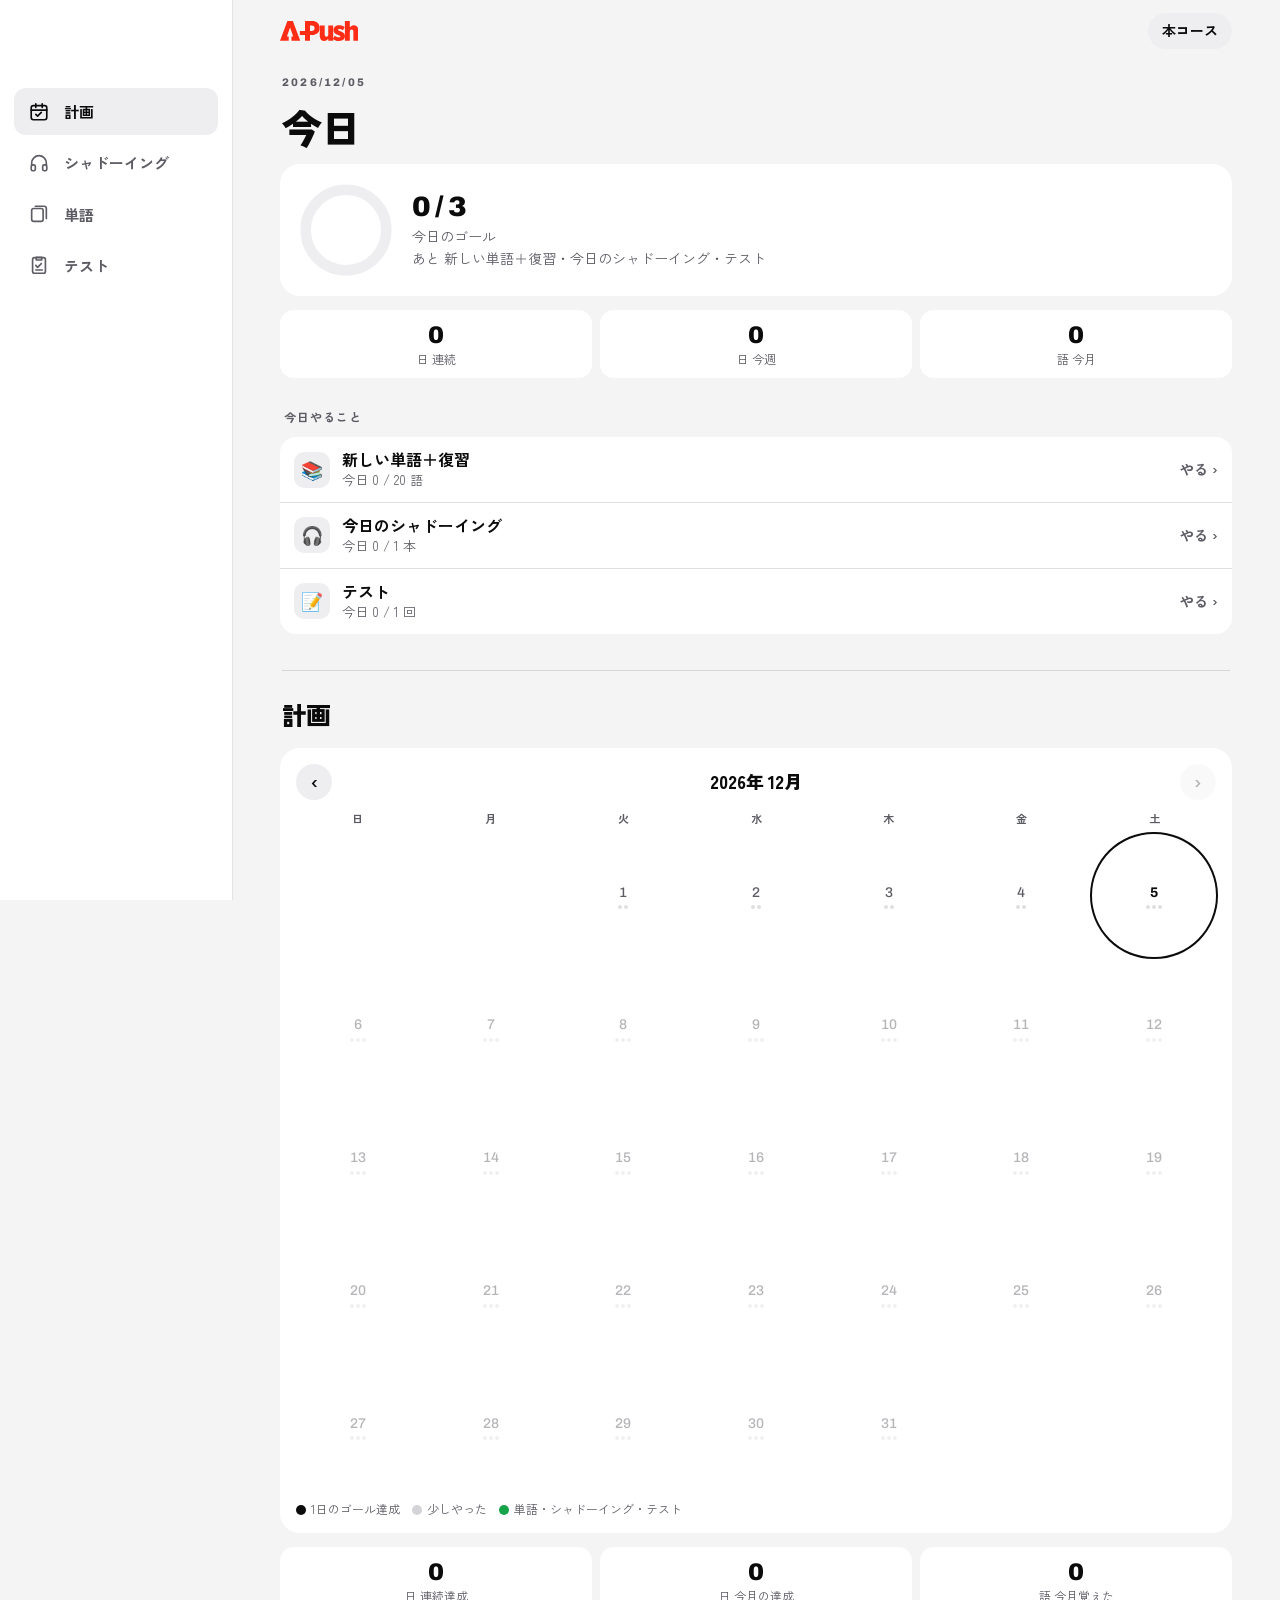
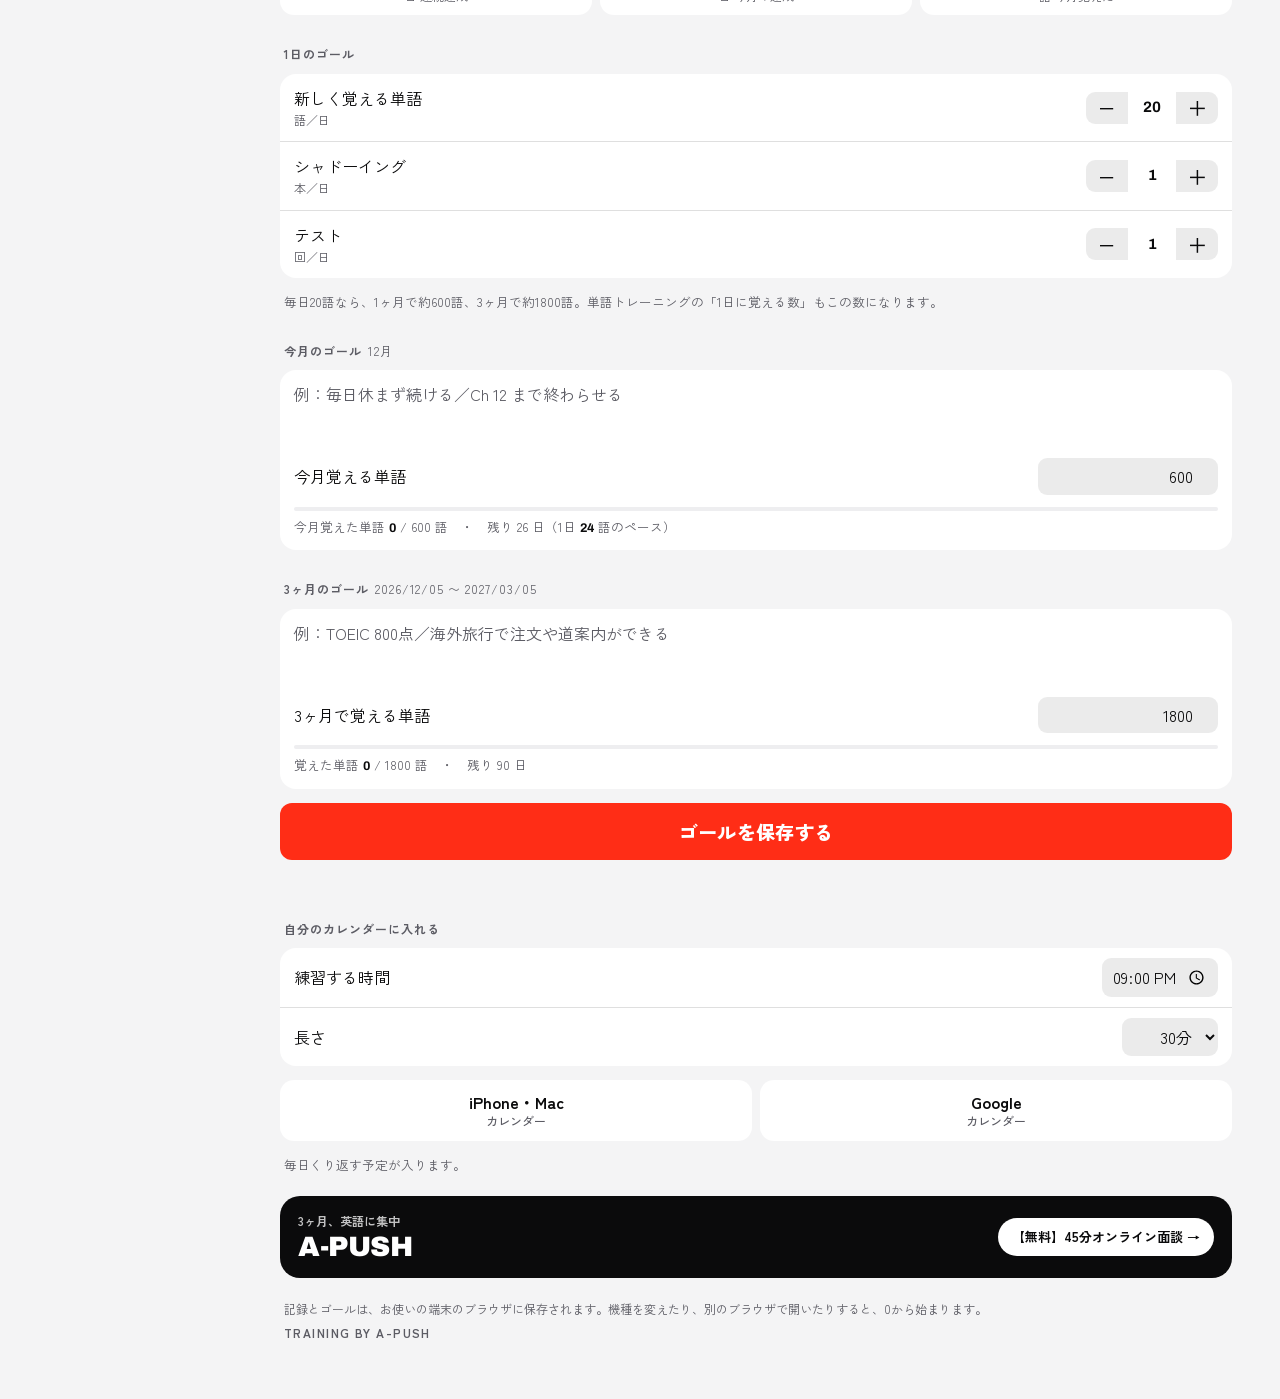
==== commit acbd98bc: "教材の絵・画面の青を A-PUSH の赤・黒に戻す（2026-11-16 kimi「うちは絶対に赤」）。色の点検（青があると公開を止める）。計画に「今日の分」（前の授業の章 STEP1〜3）。土木は話" ====
--- a/index.html
+++ b/index.html
@@ -7,7 +7,7 @@
 <meta http-equiv="refresh" content="0;url=/plan/">
 <script>location.replace("/plan/" + location.search + location.hash);</script>
 <meta name="description" content="単語・シャドーイング・テストで毎日続ける、A-PUSHの無料英語トレーニング。">
-<meta name="theme-color" content="#F2F4F8">
+<meta name="theme-color" content="#F4F4F5">
 <link rel="canonical" href="https://training.apush.jp/">
 
 <!-- LINEやSNSでリンクを貼ったときのプレビュー -->
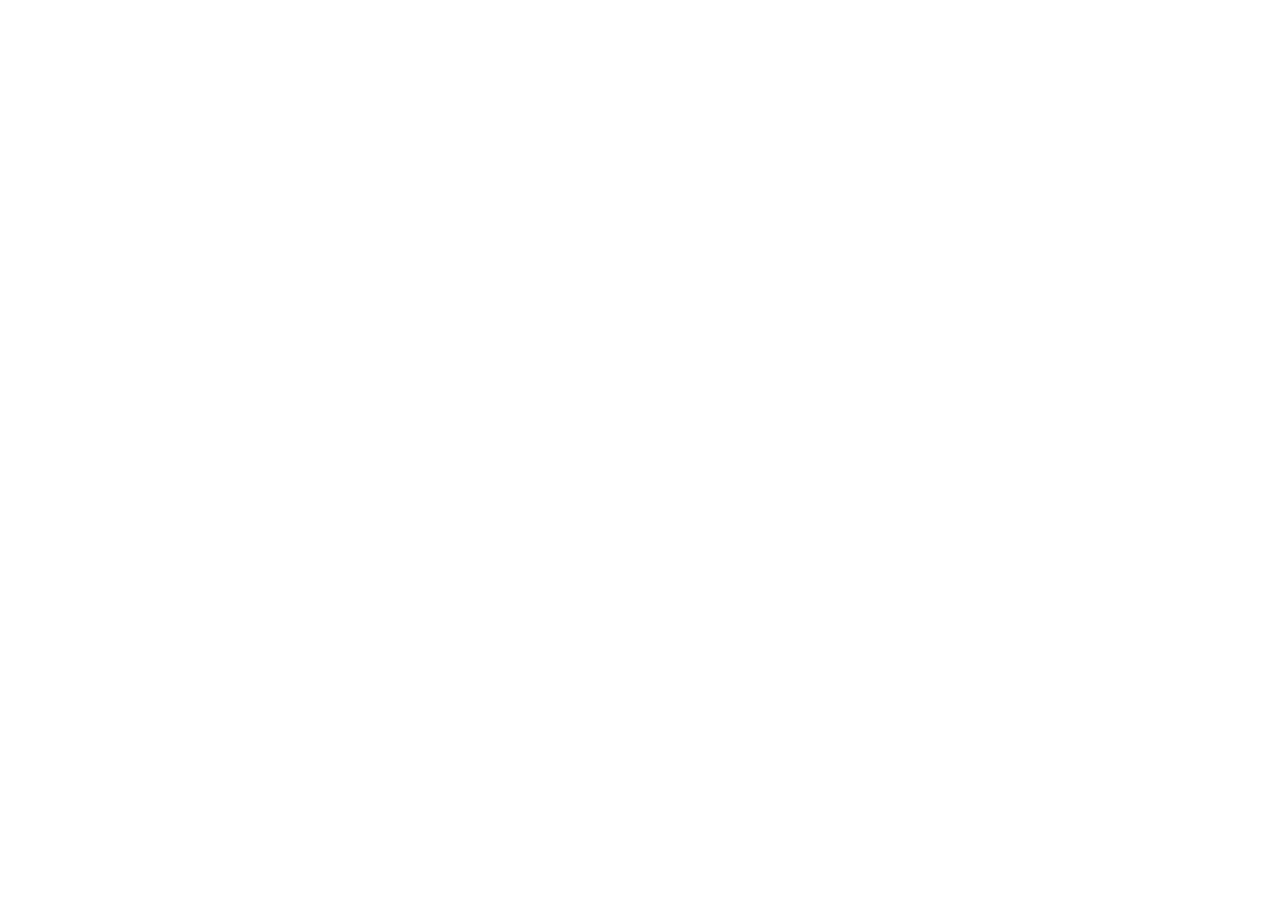
==== commit 1da7fb9e: "doboku rebuilt on study template (2 weeks, kanri ORG_BOX), howto tab, 2-week full access" ====
--- a/index.html
+++ b/index.html
@@ -1,33 +1,4 @@
-<!doctype html>
-<html lang="ja">
-<head>
-<meta charset="utf-8">
-<meta name="viewport" content="width=device-width, initial-scale=1, viewport-fit=cover">
-<!-- 動詞チャンクの「話す」は外した（2026-11-16）。トップは検索・LINE のプレビュー用に残して /plan/ へ移す -->
-<meta http-equiv="refresh" content="0;url=/plan/">
-<script>location.replace("/plan/" + location.search + location.hash);</script>
-<meta name="description" content="単語・シャドーイング・テストで毎日続ける、A-PUSHの無料英語トレーニング。">
-<meta name="theme-color" content="#F4F4F5">
-<link rel="canonical" href="https://training.apush.jp/">
-
-<!-- LINEやSNSでリンクを貼ったときのプレビュー -->
-<meta property="og:type" content="website">
-<meta property="og:url" content="https://training.apush.jp/">
-<meta property="og:title" content="A-PUSH トレーニング（無料）">
-<meta property="og:description" content="単語・シャドーイング・テスト。毎日少しずつ続ける英語トレーニング。">
-<meta property="og:image" content="https://training.apush.jp/ogp.png">
-<meta property="og:site_name" content="A-PUSH">
-<meta name="twitter:card" content="summary_large_image">
-
-<link rel="icon" href="/favicon.png">
-<link rel="apple-touch-icon" href="/apple-touch-icon.png">
-<link rel="manifest" href="/manifest.webmanifest">
-<meta name="apple-mobile-web-app-capable" content="yes">
-<meta name="apple-mobile-web-app-title" content="A-PUSH">
-
-<title>A-PUSH トレーニング（無料）</title>
-</head>
-<body>
-<p><a href="/plan/">A-PUSH トレーニングを開く</a></p>
-</body>
-</html>
+<!doctype html><html lang="ja"><head><meta charset="utf-8"><meta name="robots" content="noindex">
+<meta http-equiv="refresh" content="0;url=https://study.apush.jp/">
+<script>location.replace("https://study.apush.jp/"+location.search);</script>
+<title>A-PUSH</title></head><body><a href="https://study.apush.jp/">A-PUSH へ</a></body></html>
